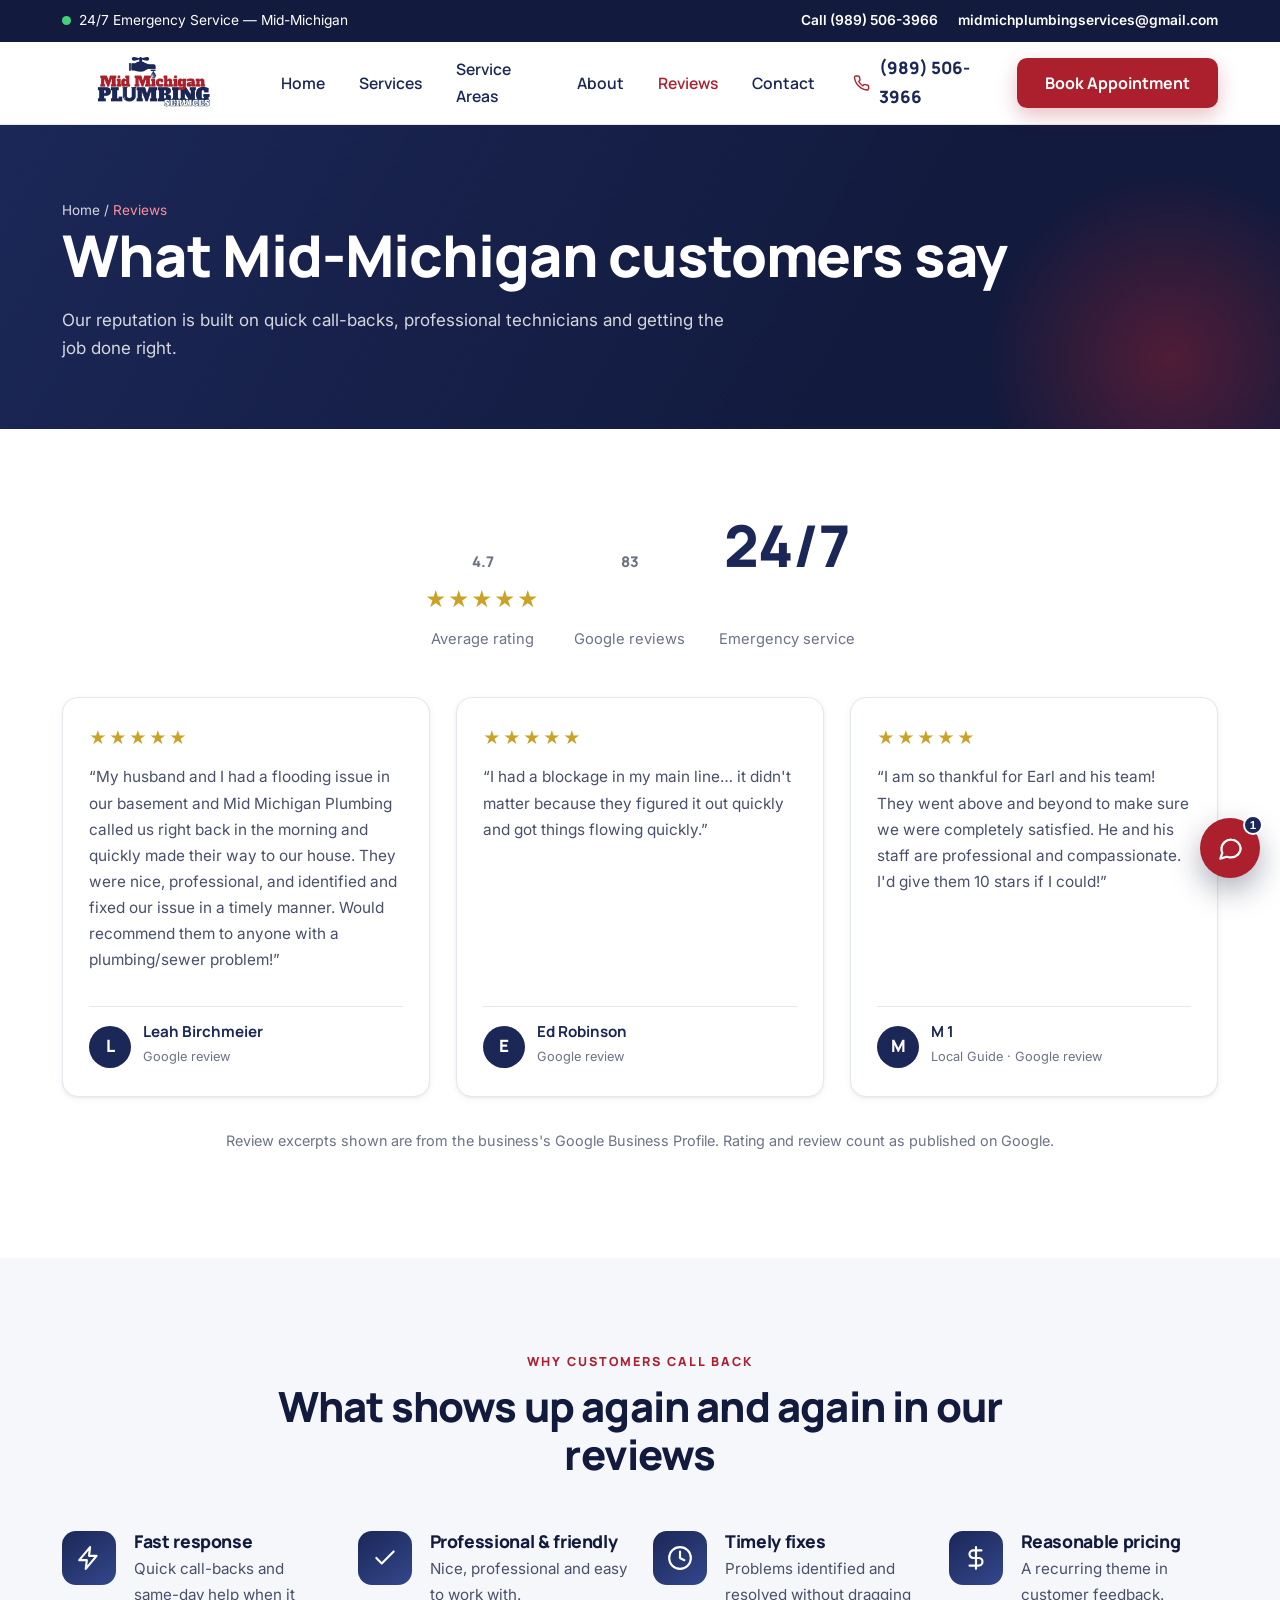
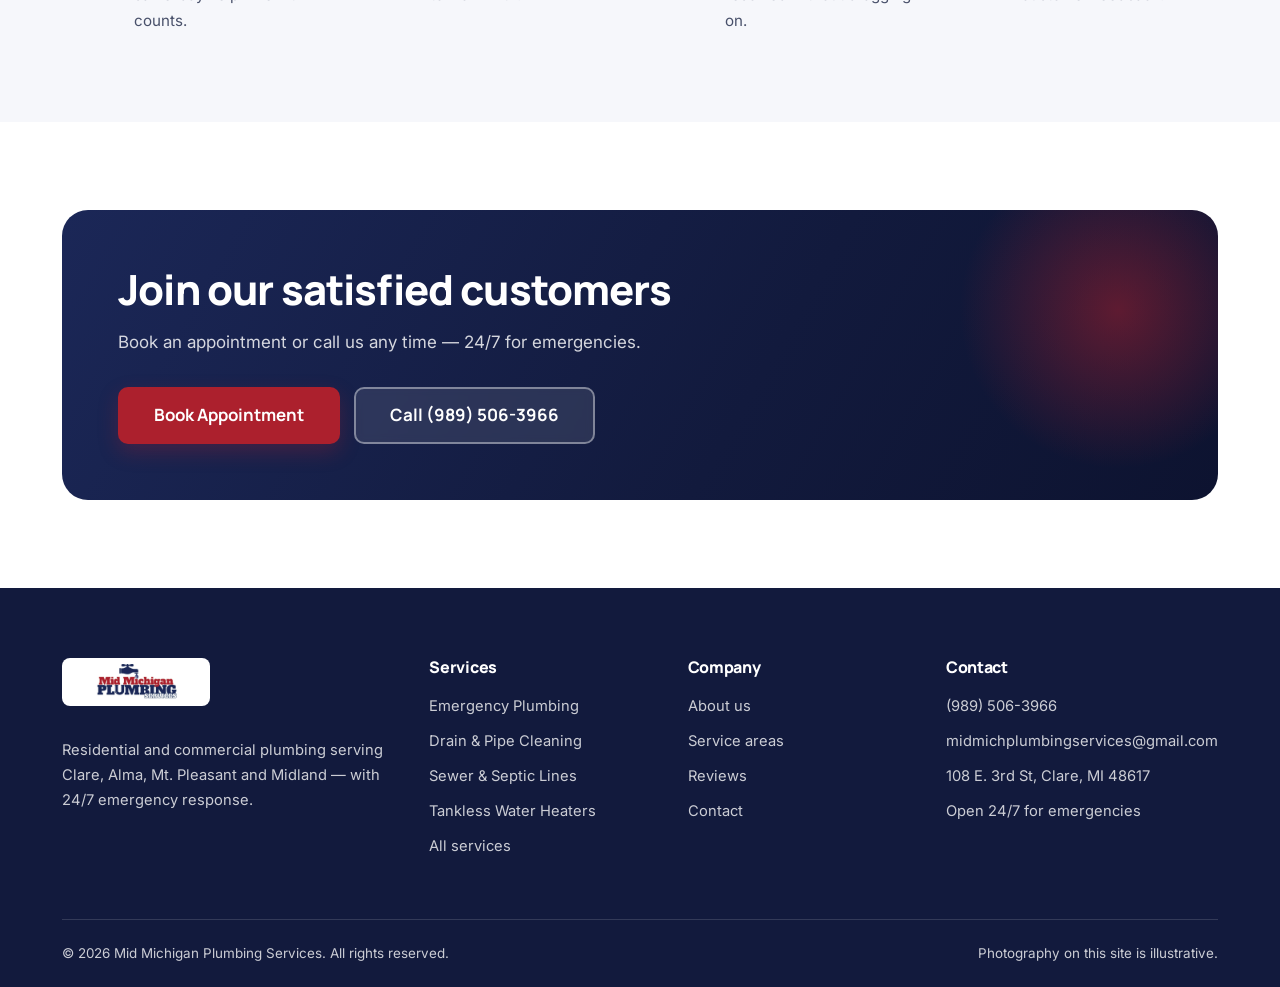
==== reviews.html @ 26642ada "Add files via upload" ====
<!DOCTYPE html><html lang="en"><head><meta charset="utf-8"><meta name="viewport" content="width=device-width, initial-scale=1"><title>Reviews | Mid Michigan Plumbing Services — 4.7★ from 83 Google reviews</title><meta name="description" content="Read what Mid-Michigan customers say about Mid Michigan Plumbing Services — a 4.7-star rating from 83 Google reviews, praised for fast response, professionalism and reasonable pricing."><link rel="canonical" href="https://midmichplumbing.com/reviews"><link rel="icon" href="assets/img/logo.png"><meta property="og:title" content="Reviews | Mid Michigan Plumbing Services"><meta property="og:description" content="4.7 stars from 83 Google reviews."><meta property="og:type" content="website"><link rel="preconnect" href="https://fonts.googleapis.com"><link rel="preconnect" href="https://fonts.gstatic.com" crossorigin><link href="https://fonts.googleapis.com/css2?family=Inter:wght@400;500;600;700&family=Manrope:wght@600;700;800&display=swap" rel="stylesheet"><style>:root{--navy:#1B2757;--navy-dark:#121A3D;--navy-mid:#243469;--navy-light:#33478C;--red:#AC202D;--red-dark:#8C1824;--red-light:#C63A46;--ink:#141A2B;--slate:#48506A;--muted:#6B7385;--line:#E3E7F0;--bg:#F6F7FB;--bg-2:#EEF1F7;--white:#ffffff;--gold:#C9A227;--radius:16px;--radius-sm:10px;--radius-lg:26px;--shadow-sm:0 1px 2px rgba(20,26,43,.06),0 2px 8px rgba(20,26,43,.05);--shadow:0 10px 30px rgba(20,26,43,.09);--shadow-lg:0 26px 60px rgba(18,26,61,.18);--maxw:1200px;--head:"Manrope",system-ui,-apple-system,"Segoe UI",Roboto,sans-serif;--body:"Inter",system-ui,-apple-system,"Segoe UI",Roboto,sans-serif}*,*::before,*::after{box-sizing:border-box}html{scroll-behavior:smooth;-webkit-text-size-adjust:100%}body{margin:0;font-family:var(--body);color:var(--ink);background:var(--white);font-size:17px;line-height:1.7;-webkit-font-smoothing:antialiased}img{max-width:100%;display:block}a{color:inherit;text-decoration:none}h1,h2,h3,h4{font-family:var(--head);line-height:1.15;margin:0 0 .5em;color:var(--navy-dark);font-weight:800;letter-spacing:-.02em}h1{font-size:clamp(2.1rem,5vw,3.6rem)}h2{font-size:clamp(1.7rem,3.6vw,2.6rem)}h3{font-size:1.25rem}p{margin:0 0 1.1em}ul{margin:0;padding:0;list-style:none}.container{width:100%;max-width:var(--maxw);margin:0 auto;padding:0 22px}.center{text-align:center}.lead{font-size:1.12rem;color:var(--slate)}.eyebrow{display:inline-block;font-family:var(--head);font-weight:800;font-size:.78rem;letter-spacing:.16em;text-transform:uppercase;color:var(--red);margin-bottom:.7rem}.section{padding:88px 0}.section--tight{padding:64px 0}.section--bg{background:var(--bg)}.section--navy{background:var(--navy);color:#fff}.section--navy h2,.section--navy h3{color:#fff}.section--navy .lead{color:rgba(255,255,255,.82)}.section-head{max-width:760px;margin:0 auto 52px;text-align:center}.btn{display:inline-flex;align-items:center;justify-content:center;gap:.55em;font-family:var(--head);font-weight:700;font-size:1rem;line-height:1;padding:15px 26px;border-radius:var(--radius-sm);border:2px solid transparent;cursor:pointer;transition:transform .2s ease,box-shadow .25s ease,background .25s ease,color .25s ease,border-color .25s ease;white-space:nowrap}.btn svg{width:18px;height:18px;flex:none}.btn--primary{background:var(--red);color:#fff;box-shadow:0 8px 20px rgba(172,32,45,.28)}.btn--primary:hover{background:var(--red-dark);transform:translateY(-2px);box-shadow:0 14px 30px rgba(172,32,45,.36)}.btn--navy{background:var(--navy);color:#fff}.btn--navy:hover{background:var(--navy-mid);transform:translateY(-2px)}.btn--outline{background:transparent;color:var(--navy);border-color:rgba(27,39,87,.28)}.btn--outline:hover{border-color:var(--navy);background:var(--navy);color:#fff;transform:translateY(-2px)}.btn--ghost-light{background:rgba(255,255,255,.10);color:#fff;border-color:rgba(255,255,255,.4);backdrop-filter:blur(4px)}.btn--ghost-light:hover{background:#fff;color:var(--navy)}.btn--lg{padding:18px 34px;font-size:1.06rem}.btn--block{width:100%}.topbar{background:var(--navy-dark);color:#fff;font-size:.86rem}.topbar .container{display:flex;align-items:center;justify-content:space-between;gap:16px;min-height:42px;flex-wrap:wrap}.topbar a{color:#fff;font-weight:600}.topbar a:hover{color:#ffd9dd}.topbar .pulse{display:inline-flex;align-items:center;gap:8px}.topbar .dot{width:9px;height:9px;border-radius:50%;background:#43d17a;box-shadow:0 0 0 0 rgba(67,209,122,.7);animation:pulse 2.2s infinite}@keyframes pulse{0%{box-shadow:0 0 0 0 rgba(67,209,122,.7)}70%{box-shadow:0 0 0 9px rgba(67,209,122,0)}100%{box-shadow:0 0 0 0 rgba(67,209,122,0)}}.topbar .tb-links{display:flex;gap:20px;align-items:center}.header{position:sticky;top:0;z-index:60;background:rgba(255,255,255,.96);backdrop-filter:blur(10px);border-bottom:1px solid var(--line);transition:box-shadow .3s ease}.header.is-scrolled{box-shadow:0 6px 24px rgba(18,26,61,.09)}.nav{display:flex;align-items:center;justify-content:space-between;gap:24px;min-height:82px}.brand{display:flex;align-items:center;gap:14px}.brand img{height:52px;width:auto}.brand-txt{display:flex;flex-direction:column;line-height:1.15}.brand-txt strong{font-family:var(--head);font-weight:800;color:var(--navy);font-size:1.02rem;letter-spacing:-.01em}.brand-txt span{font-size:.72rem;letter-spacing:.14em;text-transform:uppercase;color:var(--red);font-weight:700}.nav-links{display:flex;align-items:center;gap:6px}.nav-links a{font-family:var(--head);font-weight:600;font-size:.98rem;color:var(--navy);padding:10px 14px;border-radius:8px;transition:background .2s,color .2s}.nav-links a:hover{background:var(--bg-2);color:var(--red)}.nav-links a.active{color:var(--red)}.nav-cta{display:flex;align-items:center;gap:12px}.nav-phone{display:flex;align-items:center;gap:9px;font-family:var(--head);font-weight:800;color:var(--navy)}.nav-phone svg{width:18px;height:18px;color:var(--red)}.hamburger{display:none;background:none;border:0;padding:10px;cursor:pointer}.hamburger span{display:block;width:26px;height:2.5px;background:var(--navy);border-radius:2px;margin:5px 0;transition:.3s}.hamburger.open span:nth-child(1){transform:translateY(7.5px) rotate(45deg)}.hamburger.open span:nth-child(2){opacity:0}.hamburger.open span:nth-child(3){transform:translateY(-7.5px) rotate(-45deg)}.hero{position:relative;min-height:640px;display:flex;align-items:center;overflow:hidden;background:var(--navy-dark)}.hero__bg{position:absolute;inset:0;background-image:url("assets/img/hero.jpg");background-size:cover;background-position:center;will-change:transform}.hero__overlay{position:absolute;inset:0;background:linear-gradient(105deg,rgba(18,26,61,.94) 0%,rgba(18,26,61,.82) 42%,rgba(18,26,61,.5) 100%)}.hero .container{position:relative;z-index:2;padding-top:70px;padding-bottom:70px}.hero__inner{max-width:660px;color:#fff}.hero__badge{display:inline-flex;align-items:center;gap:9px;background:rgba(255,255,255,.12);border:1px solid rgba(255,255,255,.28);padding:8px 15px;border-radius:999px;font-family:var(--head);font-weight:700;font-size:.82rem;letter-spacing:.04em;margin-bottom:22px;backdrop-filter:blur(4px)}.hero__badge .dot{width:9px;height:9px;border-radius:50%;background:#43d17a;animation:pulse 2.2s infinite}.hero h1{color:#fff;margin-bottom:20px}.hero h1 .accent{color:#ff8f9b}.hero__sub{font-size:1.16rem;color:rgba(255,255,255,.9);max-width:560px;margin-bottom:30px}.hero__actions{display:flex;flex-wrap:wrap;gap:14px;margin-bottom:34px}.hero__trust{display:flex;flex-wrap:wrap;gap:14px 30px;border-top:1px solid rgba(255,255,255,.18);padding-top:24px}.trust-item{display:flex;align-items:center;gap:11px;color:#fff}.trust-item svg{width:22px;height:22px;color:#ff8f9b;flex:none}.trust-item b{font-family:var(--head);font-weight:800;display:block;font-size:1rem;line-height:1.2}.trust-item small{color:rgba(255,255,255,.72);font-size:.82rem}.truststrip{background:var(--white);border-bottom:1px solid var(--line)}.truststrip .container{display:grid;grid-template-columns:repeat(4,1fr);gap:0}.truststrip .ts{padding:26px 20px;text-align:center;border-right:1px solid var(--line)}.truststrip .ts:last-child{border-right:0}.truststrip .ts b{font-family:var(--head);font-size:1.7rem;font-weight:800;color:var(--navy);display:block;line-height:1.1}.truststrip .ts span{font-size:.84rem;color:var(--muted)}.grid{display:grid;gap:26px}.grid-2{grid-template-columns:repeat(2,1fr)}.grid-3{grid-template-columns:repeat(3,1fr)}.grid-4{grid-template-columns:repeat(4,1fr)}.card{background:var(--white);border:1px solid var(--line);border-radius:var(--radius);overflow:hidden;box-shadow:var(--shadow-sm);transition:transform .3s ease,box-shadow .3s ease,border-color .3s ease;display:flex;flex-direction:column}.card:hover{transform:translateY(-6px);box-shadow:var(--shadow);border-color:#d5dbe9}.card__img{aspect-ratio:16/10;overflow:hidden;position:relative}.card__img img{width:100%;height:100%;object-fit:cover;transition:transform .6s cubic-bezier(.2,.7,.3,1)}.card:hover .card__img img{transform:scale(1.07)}.card__body{padding:24px 24px 26px;display:flex;flex-direction:column;flex:1}.card__body h3{margin-bottom:.4em;font-size:1.16rem}.card__body p{color:var(--slate);font-size:.95rem;margin-bottom:1em}.card__link{margin-top:auto;font-family:var(--head);font-weight:700;color:var(--red);display:inline-flex;align-items:center;gap:7px;font-size:.94rem}.card__link svg{width:16px;height:16px;transition:transform .25s}.card__link:hover svg{transform:translateX(4px)}.card__icon{width:48px;height:48px;border-radius:12px;background:var(--bg-2);color:var(--red);display:flex;align-items:center;justify-content:center;margin-bottom:16px}.card__icon svg{width:24px;height:24px}.feature{display:flex;gap:18px;align-items:flex-start}.feature__ic{width:54px;height:54px;flex:none;border-radius:14px;background:linear-gradient(145deg,var(--navy),var(--navy-light));color:#fff;display:flex;align-items:center;justify-content:center}.feature__ic svg{width:26px;height:26px}.feature h3{margin-bottom:.3em;font-size:1.1rem}.feature p{color:var(--slate);font-size:.95rem;margin:0}.split{display:grid;grid-template-columns:1.05fr 1fr;gap:60px;align-items:center}.split--reverse .split__media{order:2}.split__media img{border-radius:var(--radius-lg);box-shadow:var(--shadow-lg)}.split__media{position:relative}.split__badge{position:absolute;left:-22px;bottom:26px;background:var(--red);color:#fff;border-radius:var(--radius);padding:18px 24px;box-shadow:var(--shadow-lg);font-family:var(--head)}.split__badge b{display:block;font-size:1.9rem;line-height:1}.split__badge span{font-size:.8rem;opacity:.9}.checklist{margin:22px 0 28px;display:grid;gap:12px}.checklist li{display:flex;gap:12px;align-items:flex-start;color:var(--slate)}.checklist svg{width:22px;height:22px;color:var(--red);flex:none;margin-top:2px}.area-card{background:var(--white);border:1px solid var(--line);border-radius:var(--radius);padding:26px;display:flex;gap:16px;align-items:flex-start;transition:.3s;box-shadow:var(--shadow-sm)}.area-card:hover{border-color:var(--navy-light);transform:translateY(-4px);box-shadow:var(--shadow)}.area-card .pin{width:46px;height:46px;flex:none;border-radius:50%;background:var(--bg-2);color:var(--red);display:flex;align-items:center;justify-content:center}.area-card .pin svg{width:22px;height:22px}.area-card h3{margin-bottom:.2em;font-size:1.08rem}.area-card p{margin:0;font-size:.9rem;color:var(--muted)}.rating-hero{display:flex;flex-wrap:wrap;gap:34px;align-items:center;justify-content:center;margin-bottom:44px}.rating-score{text-align:center}.rating-score b{font-family:var(--head);font-size:3.6rem;font-weight:800;color:var(--navy);line-height:1}.rating-stars{color:var(--gold);font-size:1.3rem;letter-spacing:2px;margin:6px 0}.rating-score span{color:var(--muted);font-size:.92rem}.review{background:var(--white);border:1px solid var(--line);border-radius:var(--radius);padding:26px;box-shadow:var(--shadow-sm);display:flex;flex-direction:column}.review__stars{color:var(--gold);letter-spacing:2px;margin-bottom:12px}.review p{color:var(--slate);font-size:.96rem;flex:1}.review__meta{display:flex;align-items:center;gap:12px;margin-top:16px;padding-top:16px;border-top:1px solid var(--line)}.review__av{width:42px;height:42px;border-radius:50%;background:var(--navy);color:#fff;display:flex;align-items:center;justify-content:center;font-family:var(--head);font-weight:800}.review__meta b{font-family:var(--head);color:var(--navy);font-size:.95rem;display:block;line-height:1.2}.review__meta small{color:var(--muted);font-size:.8rem}.cta-band{background:linear-gradient(120deg,var(--navy) 0%,var(--navy-dark) 60%,#0d1330 100%);color:#fff;border-radius:var(--radius-lg);padding:56px;display:flex;flex-wrap:wrap;align-items:center;justify-content:space-between;gap:30px;position:relative;overflow:hidden}.cta-band::after{content:"";position:absolute;right:-60px;top:-60px;width:320px;height:320px;border-radius:50%;background:radial-gradient(circle,rgba(172,32,45,.5),transparent 70%)}.cta-band h2{color:#fff;margin-bottom:.35em;position:relative}.cta-band p{color:rgba(255,255,255,.82);margin:0;position:relative}.cta-band__actions{display:flex;gap:14px;flex-wrap:wrap;position:relative}.contact-grid{display:grid;grid-template-columns:1fr 1.15fr;gap:48px;align-items:start}.info-card{background:var(--white);border:1px solid var(--line);border-radius:var(--radius);padding:26px;display:flex;gap:16px;align-items:flex-start;box-shadow:var(--shadow-sm);margin-bottom:16px}.info-card .ic{width:46px;height:46px;flex:none;border-radius:12px;background:var(--bg-2);color:var(--red);display:flex;align-items:center;justify-content:center}.info-card .ic svg{width:22px;height:22px}.info-card h3{font-size:1rem;margin-bottom:.2em}.info-card p,.info-card a{margin:0;color:var(--slate);font-size:.95rem}.info-card a:hover{color:var(--red)}.form-card{background:var(--white);border:1px solid var(--line);border-radius:var(--radius-lg);padding:36px;box-shadow:var(--shadow)}.field{margin-bottom:18px}.field label{display:block;font-family:var(--head);font-weight:700;font-size:.88rem;margin-bottom:7px;color:var(--navy)}.field input,.field select,.field textarea{width:100%;font:inherit;font-size:.96rem;padding:13px 15px;border:1.5px solid var(--line);border-radius:var(--radius-sm);background:#fbfcfe;color:var(--ink);transition:border-color .2s,box-shadow .2s}.field input:focus,.field select:focus,.field textarea:focus{outline:none;border-color:var(--navy-light);box-shadow:0 0 0 4px rgba(51,71,140,.13);background:#fff}.field textarea{min-height:130px;resize:vertical}.form-note{font-size:.82rem;color:var(--muted);margin-top:6px}.form-msg{display:none;margin-top:16px;padding:14px 16px;border-radius:var(--radius-sm);background:#e9f7ef;color:#1c7a45;border:1px solid #bde7cd;font-size:.92rem}.form-msg.show{display:block}.map-embed{border:0;width:100%;height:340px;border-radius:var(--radius);filter:grayscale(.15)}.map-wrap{border-radius:var(--radius);overflow:hidden;box-shadow:var(--shadow);border:1px solid var(--line)}.faq-item{border:1px solid var(--line);border-radius:var(--radius-sm);background:#fff;margin-bottom:12px;overflow:hidden}.faq-q{width:100%;text-align:left;background:none;border:0;font:inherit;font-family:var(--head);font-weight:700;color:var(--navy);padding:20px 22px;display:flex;justify-content:space-between;gap:16px;cursor:pointer}.faq-q svg{width:20px;height:20px;flex:none;transition:transform .3s;color:var(--red)}.faq-item.open .faq-q svg{transform:rotate(45deg)}.faq-a{max-height:0;overflow:hidden;transition:max-height .35s ease}.faq-a p{padding:0 22px 20px;margin:0;color:var(--slate);font-size:.95rem}.footer{background:var(--navy-dark);color:rgba(255,255,255,.78);padding:70px 0 0}.footer h4{color:#fff;font-family:var(--head);font-size:1rem;margin-bottom:18px}.footer a{color:rgba(255,255,255,.78)}.footer a:hover{color:#fff}.footer__grid{display:grid;grid-template-columns:1.5fr 1fr 1fr 1.2fr;gap:40px;padding-bottom:50px}.footer .brand img{height:48px;background:#fff;padding:6px 10px;border-radius:8px}.footer p{font-size:.92rem}.footer ul li{margin-bottom:10px;font-size:.92rem}.footer__bottom{border-top:1px solid rgba(255,255,255,.14);padding:22px 0;display:flex;flex-wrap:wrap;justify-content:space-between;gap:12px;font-size:.84rem}.footer__social{display:flex;gap:12px}.footer__social a{width:38px;height:38px;border-radius:50%;background:rgba(255,255,255,.1);display:flex;align-items:center;justify-content:center}.footer__social a:hover{background:var(--red)}.footer__social svg{width:18px;height:18px}.sticky-cta{display:none;position:fixed;left:0;right:0;bottom:0;z-index:70;background:#fff;border-top:1px solid var(--line);padding:10px 14px;gap:10px;box-shadow:0 -8px 24px rgba(18,26,61,.12)}.sticky-cta .btn{flex:1;padding:14px 10px;font-size:.95rem}[data-reveal]{opacity:0;transform:translateY(28px);transition:opacity .7s cubic-bezier(.2,.7,.3,1),transform .7s cubic-bezier(.2,.7,.3,1)}[data-reveal].in{opacity:1;transform:none}[data-reveal][data-delay="1"]{transition-delay:.1s}[data-reveal][data-delay="2"]{transition-delay:.2s}[data-reveal][data-delay="3"]{transition-delay:.3s}[data-reveal][data-delay="4"]{transition-delay:.4s}.page-hero{background:linear-gradient(120deg,var(--navy) 0%,var(--navy-dark) 70%);color:#fff;padding:74px 0 66px;position:relative;overflow:hidden}.page-hero::after{content:"";position:absolute;right:-80px;bottom:-120px;width:380px;height:380px;border-radius:50%;background:radial-gradient(circle,rgba(172,32,45,.4),transparent 70%)}.page-hero .container{position:relative;z-index:2}.page-hero h1{color:#fff;margin-bottom:.3em}.page-hero p{color:rgba(255,255,255,.82);max-width:680px;margin:0}.breadcrumb{font-size:.85rem;color:rgba(255,255,255,.7);margin-bottom:14px}.breadcrumb a:hover{color:#fff}.breadcrumb span{color:#ff8f9b}.mt-0{margin-top:0}.mb-0{margin-bottom:0}.mt-32{margin-top:32px}.mt-48{margin-top:48px}.mb-24{margin-bottom:24px}.mb-40{margin-bottom:40px}.sr-only{position:absolute;width:1px;height:1px;padding:0;margin:-1px;overflow:hidden;clip:rect(0,0,0,0);border:0}.skip-link{position:absolute;left:-999px;top:0;background:var(--red);color:#fff;padding:12px 18px;z-index:200;border-radius:0 0 8px 0}.skip-link:focus{left:0}@media(max-width:1024px){.grid-4{grid-template-columns:repeat(2,1fr)}.grid-3{grid-template-columns:repeat(2,1fr)}.footer__grid{grid-template-columns:1fr 1fr}.split{gap:40px}.split__badge{left:16px}}@media(max-width:860px){.nav-links{position:fixed;top:0;right:-100%;height:100vh;width:min(84vw,360px);background:#fff;flex-direction:column;align-items:stretch;gap:4px;padding:100px 22px 30px;box-shadow:-20px 0 50px rgba(18,26,61,.18);transition:right .35s cubic-bezier(.2,.7,.3,1);z-index:80}.nav-links.open{right:0}.nav-links a{padding:15px 16px;border-radius:10px;font-size:1.05rem;border-bottom:1px solid var(--line)}.hamburger{display:block;z-index:90}.nav-cta .btn{display:none}.split,.contact-grid,.grid-2{grid-template-columns:1fr}.split--reverse .split__media{order:0}.cta-band{padding:40px 30px}.section{padding:64px 0}.sticky-cta{display:flex}body{padding-bottom:74px}}@media(max-width:640px){body{font-size:16px}.grid-3,.grid-4,.truststrip .container{grid-template-columns:1fr}.truststrip .ts{border-right:0;border-bottom:1px solid var(--line)}.footer__grid{grid-template-columns:1fr;gap:32px}.hero{min-height:auto}.hero .container{padding-top:52px;padding-bottom:52px}.form-card{padding:26px 20px}.rating-hero{gap:20px}.brand img{height:44px}.topbar .tb-links{display:none}}@media(prefers-reduced-motion:reduce){*{animation-duration:.001ms !important;animation-iteration-count:1 !important;transition-duration:.001ms !important;scroll-behavior:auto !important}[data-reveal]{opacity:1;transform:none}}

/* ===== Chat widget ===== */
.mmc{position:fixed;right:20px;bottom:22px;z-index:90;font-family:Inter,system-ui,-apple-system,"Segoe UI",Roboto,sans-serif}
.mmc-launch{width:60px;height:60px;border-radius:50%;border:0;background:#AC202D;color:#fff;cursor:pointer;box-shadow:0 12px 30px rgba(18,26,61,.35);display:flex;align-items:center;justify-content:center;position:relative;transition:.25s}
.mmc-launch:hover{transform:translateY(-3px) scale(1.04);background:#8C1824}
.mmc-launch svg{width:27px;height:27px}
.mmc-launch .i-x{display:none}
.mmc-launch.on .i-chat{display:none}
.mmc-launch.on .i-x{display:block}
.mmc-badge{position:absolute;top:-3px;right:-3px;min-width:20px;height:20px;border-radius:999px;background:#1B2757;color:#fff;font-size:.72rem;font-weight:700;display:flex;align-items:center;justify-content:center;border:2px solid #fff}
.mmc-badge.hide{display:none}
.mmc-panel{position:absolute;right:0;bottom:74px;width:min(92vw,378px);height:min(72vh,560px);background:#fff;border:1px solid #E3E7F0;border-radius:20px;box-shadow:0 28px 70px rgba(18,26,61,.3);display:flex;flex-direction:column;overflow:hidden;opacity:0;transform:translateY(14px) scale(.97);pointer-events:none;transition:.28s cubic-bezier(.2,.7,.3,1)}
.mmc-panel.on{opacity:1;transform:none;pointer-events:auto}
.mmc-head{background:linear-gradient(120deg,#1B2757,#121A3D);color:#fff;padding:13px 15px;display:flex;align-items:center;gap:11px;flex:none}
.mmc-head img{height:34px;background:#fff;padding:3px 6px;border-radius:7px}
.mmc-head b{font-family:Manrope,Inter,sans-serif;font-size:.95rem;display:block;line-height:1.15}
.mmc-head small{font-size:.74rem;opacity:.85;display:flex;align-items:center;gap:6px}
.mmc-head small i{width:7px;height:7px;border-radius:50%;background:#43d17a;display:inline-block}
.mmc-x{margin-left:auto;background:rgba(255,255,255,.14);border:0;color:#fff;width:30px;height:30px;border-radius:8px;font-size:1.15rem;line-height:1;cursor:pointer;flex:none}
.mmc-x:hover{background:rgba(255,255,255,.3)}
.mmc-body{flex:1;overflow-y:auto;padding:15px;background:#F6F7FB;display:flex;flex-direction:column;gap:10px}
.mmc-m{max-width:87%;padding:11px 14px;border-radius:14px;font-size:.9rem;line-height:1.5;white-space:pre-line}
.mmc-bot{background:#fff;border:1px solid #E3E7F0;color:#141A2B;border-bottom-left-radius:5px;align-self:flex-start;box-shadow:0 2px 8px rgba(20,26,43,.05)}
.mmc-me{background:#1B2757;color:#fff;border-bottom-right-radius:5px;align-self:flex-end}
.mmc-m a{color:#AC202D;font-weight:600;text-decoration:underline}
.mmc-typing{align-self:flex-start;display:flex;gap:4px;background:#fff;border:1px solid #E3E7F0;padding:13px 14px;border-radius:14px;border-bottom-left-radius:5px}
.mmc-typing i{width:7px;height:7px;border-radius:50%;background:#B9C0D2;animation:mmcb 1.2s infinite}
.mmc-typing i:nth-child(2){animation-delay:.2s}
.mmc-typing i:nth-child(3){animation-delay:.4s}
@keyframes mmcb{0%,60%,100%{transform:translateY(0);opacity:.5}30%{transform:translateY(-5px);opacity:1}}
.mmc-quick{display:flex;flex-wrap:wrap;gap:7px;padding:0 14px 10px;background:#F6F7FB;flex:none}
.mmc-quick button{font:inherit;font-size:.77rem;font-weight:600;font-family:Manrope,Inter,sans-serif;color:#1B2757;background:#fff;border:1.5px solid #D5DBE9;border-radius:999px;padding:7px 13px;cursor:pointer;transition:.2s}
.mmc-quick button:hover{background:#1B2757;color:#fff;border-color:#1B2757}
.mmc-form{display:flex;gap:8px;padding:11px 12px;border-top:1px solid #E3E7F0;background:#fff;flex:none}
.mmc-form input{flex:1;min-width:0;font:inherit;font-size:.9rem;padding:11px 13px;border:1.5px solid #E3E7F0;border-radius:10px;background:#fbfcfe;color:#141A2B}
.mmc-form input:focus{outline:none;border-color:#33478C;box-shadow:0 0 0 3px rgba(51,71,140,.13);background:#fff}
.mmc-form button{width:44px;flex:none;border:0;border-radius:10px;background:#AC202D;color:#fff;cursor:pointer;display:flex;align-items:center;justify-content:center}
.mmc-form button:hover{background:#8C1824}
.mmc-form button svg{width:19px;height:19px}
.mmc-foot{font-size:.69rem;color:#6B7385;padding:0 12px 9px;text-align:center;background:#fff;flex:none;line-height:1.4}
.mmc-foot a{color:#AC202D;font-weight:600}
@media(max-width:860px){.mmc{right:14px;bottom:84px}.mmc-panel{bottom:72px;height:min(68vh,540px)}}
@media(prefers-reduced-motion:reduce){.mmc-panel{transition:none}.mmc-typing i{animation:none}}
</style></head><body><a class="skip-link" href="#main">Skip to content</a><div class="topbar"><div class="container"><span class="pulse"><span class="dot"></span> 24/7 Emergency Service — Mid-Michigan</span><div class="tb-links"><a href="tel:+19895063966">Call (989) 506-3966</a><a href="mailto:midmichplumbingservices@gmail.com">midmichplumbingservices@gmail.com</a></div></div></div><header class="header"><div class="container nav"><a class="brand" href="index.html" aria-label="Mid Michigan Plumbing Services — home"><img src="assets/img/logo.png" alt="Mid Michigan Plumbing Services logo"></a><nav class="nav-links" id="navLinks" aria-label="Primary"><a href="index.html">Home</a><a href="services.html">Services</a><a href="service-areas.html">Service Areas</a><a href="about.html">About</a><a href="reviews.html" class="active">Reviews</a><a href="contact.html">Contact</a></nav><div class="nav-cta"><a class="nav-phone" href="tel:+19895063966" aria-label="Call (989) 506-3966"><svg viewBox="0 0 24 24" fill="none" stroke="currentColor" stroke-width="2" stroke-linecap="round" stroke-linejoin="round"><path d="M22 16.92v3a2 2 0 0 1-2.18 2 19.79 19.79 0 0 1-8.63-3.07 19.5 19.5 0 0 1-6-6 19.79 19.79 0 0 1-3.07-8.67A2 2 0 0 1 4.11 2h3a2 2 0 0 1 2 1.72c.13.96.36 1.9.7 2.81a2 2 0 0 1-.45 2.11L8.09 9.91a16 16 0 0 0 6 6l1.27-1.27a2 2 0 0 1 2.11-.45c.9.34 1.85.57 2.81.7A2 2 0 0 1 22 16.92z"/></svg>
 (989) 506-3966
 </a><a class="btn btn--primary" href="contact.html">Book Appointment</a><button class="hamburger" aria-label="Open menu" aria-expanded="false" aria-controls="navLinks"><span></span><span></span><span></span></button></div></div></header><main id="main"><section class="page-hero"><div class="container"><p class="breadcrumb"><a href="index.html">Home</a> / <span>Reviews</span></p><h1>What Mid-Michigan customers say</h1><p>Our reputation is built on quick call-backs, professional technicians and getting the job done right.</p></div></section><section class="section"><div class="container"><div class="rating-hero" data-reveal><div class="rating-score"><b><span data-count="4.7" data-decimals="1">4.7</span></b><div class="rating-stars" aria-hidden="true">★★★★★</div><span>Average rating</span></div><div class="rating-score"><b><span data-count="83" data-decimals="0">83</span></b><div class="rating-stars" aria-hidden="true">&nbsp;</div><span>Google reviews</span></div><div class="rating-score"><b>24/7</b><div class="rating-stars" aria-hidden="true">&nbsp;</div><span>Emergency service</span></div></div><div class="grid grid-3"><article class="review" data-reveal><div class="review__stars" aria-label="5 out of 5 stars">★★★★★</div><p>“My husband and I had a flooding issue in our basement and Mid Michigan Plumbing called us right back in the morning and quickly made their way to our house. They were nice, professional, and identified and fixed our issue in a timely manner. Would recommend them to anyone with a plumbing/sewer problem!”</p><div class="review__meta"><div class="review__av" aria-hidden="true">L</div><div><b>Leah Birchmeier</b><small>Google review</small></div></div></article><article class="review" data-reveal data-delay="1"><div class="review__stars" aria-label="5 out of 5 stars">★★★★★</div><p>“I had a blockage in my main line… it didn't matter because they figured it out quickly and got things flowing quickly.”</p><div class="review__meta"><div class="review__av" aria-hidden="true">E</div><div><b>Ed Robinson</b><small>Google review</small></div></div></article><article class="review" data-reveal data-delay="2"><div class="review__stars" aria-label="5 out of 5 stars">★★★★★</div><p>“I am so thankful for Earl and his team! They went above and beyond to make sure we were completely satisfied. He and his staff are professional and compassionate. I'd give them 10 stars if I could!”</p><div class="review__meta"><div class="review__av" aria-hidden="true">M</div><div><b>M 1</b><small>Local Guide · Google review</small></div></div></article></div><p class="center mt-32" style="color:var(--muted);font-size:.9rem">Review excerpts shown are from the business's Google Business Profile. Rating and review count as published on Google.</p></div></section><section class="section section--bg"><div class="container"><div class="section-head" data-reveal><span class="eyebrow">Why customers call back</span><h2>What shows up again and again in our reviews</h2></div><div class="grid grid-4"><div class="feature" data-reveal><div class="feature__ic"><svg viewBox="0 0 24 24" fill="none" stroke="currentColor" stroke-width="2" stroke-linecap="round" stroke-linejoin="round"><path d="M13 2 3 14h7l-1 8 10-12h-7l1-8z"/></svg></div><div><h3>Fast response</h3><p>Quick call-backs and same-day help when it counts.</p></div></div><div class="feature" data-reveal data-delay="1"><div class="feature__ic"><svg viewBox="0 0 24 24" fill="none" stroke="currentColor" stroke-width="2" stroke-linecap="round" stroke-linejoin="round"><path d="M20 6 9 17l-5-5"/></svg></div><div><h3>Professional &amp; friendly</h3><p>Nice, professional and easy to work with.</p></div></div><div class="feature" data-reveal data-delay="2"><div class="feature__ic"><svg viewBox="0 0 24 24" fill="none" stroke="currentColor" stroke-width="2" stroke-linecap="round" stroke-linejoin="round"><circle cx="12" cy="12" r="10"/><path d="M12 6v6l4 2"/></svg></div><div><h3>Timely fixes</h3><p>Problems identified and resolved without dragging on.</p></div></div><div class="feature" data-reveal data-delay="3"><div class="feature__ic"><svg viewBox="0 0 24 24" fill="none" stroke="currentColor" stroke-width="2" stroke-linecap="round" stroke-linejoin="round"><path d="M12 2v20M17 5H9.5a3.5 3.5 0 0 0 0 7h5a3.5 3.5 0 0 1 0 7H6"/></svg></div><div><h3>Reasonable pricing</h3><p>A recurring theme in customer feedback.</p></div></div></div></div></section><section class="section"><div class="container"><div class="cta-band" data-reveal><div><h2>Join our satisfied customers</h2><p>Book an appointment or call us any time — 24/7 for emergencies.</p></div><div class="cta-band__actions"><a class="btn btn--primary btn--lg" href="contact.html">Book Appointment</a><a class="btn btn--ghost-light btn--lg" href="tel:+19895063966">Call (989) 506-3966</a></div></div></div></section></main><footer class="footer"><div class="container"><div class="footer__grid"><div><a class="brand" href="index.html" aria-label="Mid Michigan Plumbing Services — home"><img src="assets/img/logo.png" alt="Mid Michigan Plumbing Services logo"></a><p class="mt-32">Residential and commercial plumbing serving Clare, Alma, Mt. Pleasant and Midland — with 24/7 emergency response.</p></div><div><h4>Services</h4><ul><li><a href="services.html#emergency">Emergency Plumbing</a></li><li><a href="services.html#drain">Drain &amp; Pipe Cleaning</a></li><li><a href="services.html#sewer">Sewer &amp; Septic Lines</a></li><li><a href="services.html#heaters">Tankless Water Heaters</a></li><li><a href="services.html">All services</a></li></ul></div><div><h4>Company</h4><ul><li><a href="about.html">About us</a></li><li><a href="service-areas.html">Service areas</a></li><li><a href="reviews.html">Reviews</a></li><li><a href="contact.html">Contact</a></li></ul></div><div><h4>Contact</h4><ul><li><a href="tel:+19895063966">(989) 506-3966</a></li><li><a href="mailto:midmichplumbingservices@gmail.com">midmichplumbingservices@gmail.com</a></li><li>108 E. 3rd St, Clare, MI 48617</li><li>Open 24/7 for emergencies</li></ul></div></div><div class="footer__bottom"><span>© <span data-year></span> Mid Michigan Plumbing Services. All rights reserved.</span><span>Photography on this site is illustrative.</span></div></div></footer><div class="sticky-cta"><a class="btn btn--navy" href="tel:+19895063966">Call now</a><a class="btn btn--primary" href="contact.html">Book Appointment</a></div><script>/* ==========================================================================
 Mid Michigan Plumbing Services — Site Interactions
 Vanilla JS. Progressive enhancement: content works without it.
 ========================================================================== */
(function () {
 'use strict';

 var reduceMotion = window.matchMedia('(prefers-reduced-motion: reduce)').matches;

 /* ---------- Mobile navigation ---------- */
 var hamburger = document.querySelector('.hamburger');
 var navLinks = document.querySelector('.nav-links');
 if (hamburger && navLinks) {
 hamburger.addEventListener('click', function () {
 var open = navLinks.classList.toggle('open');
 hamburger.classList.toggle('open', open);
 hamburger.setAttribute('aria-expanded', String(open));
 document.body.style.overflow = open ? 'hidden' : '';
 });
 navLinks.querySelectorAll('a').forEach(function (a) {
 a.addEventListener('click', function () {
 navLinks.classList.remove('open');
 hamburger.classList.remove('open');
 hamburger.setAttribute('aria-expanded', 'false');
 document.body.style.overflow = '';
 });
 });
 document.addEventListener('keydown', function (e) {
 if (e.key === 'Escape' && navLinks.classList.contains('open')) {
 navLinks.classList.remove('open');
 hamburger.classList.remove('open');
 document.body.style.overflow = '';
 }
 });
 }

 /* ---------- Header shadow on scroll ---------- */
 var header = document.querySelector('.header');
 function onScroll() {
 if (header) header.classList.toggle('is-scrolled', window.scrollY > 12);
 parallax();
 }

 /* ---------- Hero parallax ---------- */
 var heroBg = document.querySelector('.hero__bg');
 function parallax() {
 if (!heroBg || reduceMotion) return;
 var y = Math.min(window.scrollY, 700);
 heroBg.style.transform = 'translate3d(0,' + (y * 0.22) + 'px,0) scale(1.08)';
 }

 window.addEventListener('scroll', onScroll, { passive: true });

 /* ---------- Scroll reveal ---------- */
 var revealEls = document.querySelectorAll('[data-reveal]');
 if ('IntersectionObserver' in window && !reduceMotion) {
 var io = new IntersectionObserver(function (entries) {
 entries.forEach(function (entry) {
 if (entry.isIntersecting) {
 entry.target.classList.add('in');
 io.unobserve(entry.target);
 }
 });
 }, { threshold: 0.12, rootMargin: '0px 0px -40px 0px' });
 revealEls.forEach(function (el) { io.observe(el); });
 } else {
 revealEls.forEach(function (el) { el.classList.add('in'); });
 }

 /* ---------- Animated counters ---------- */
 var counters = document.querySelectorAll('[data-count]');
 function animateCounter(el) {
 var target = parseFloat(el.getAttribute('data-count'));
 var decimals = (el.getAttribute('data-decimals') | 0);
 var suffix = el.getAttribute('data-suffix') || '';
 var duration = 1500, start = null;
 function step(ts) {
 if (!start) start = ts;
 var p = Math.min((ts - start) / duration, 1);
 var eased = 1 - Math.pow(1 - p, 3);
 var val = (target * eased).toFixed(decimals);
 el.textContent = val + suffix;
 if (p < 1) requestAnimationFrame(step);
 else el.textContent = target.toFixed(decimals) + suffix;
 }
 requestAnimationFrame(step);
 }
 if (counters.length && 'IntersectionObserver' in window && !reduceMotion) {
 var co = new IntersectionObserver(function (entries) {
 entries.forEach(function (entry) {
 if (entry.isIntersecting) { animateCounter(entry.target); co.unobserve(entry.target); }
 });
 }, { threshold: 0.5 });
 counters.forEach(function (el) { co.observe(el); });
 } else {
 counters.forEach(function (el) {
 var s = el.getAttribute('data-suffix') || '';
 el.textContent = parseFloat(el.getAttribute('data-count')).toFixed(el.getAttribute('data-decimals') | 0) + s;
 });
 }

 /* ---------- FAQ accordion ---------- */
 document.querySelectorAll('.faq-item').forEach(function (item) {
 var q = item.querySelector('.faq-q');
 var a = item.querySelector('.faq-a');
 if (!q || !a) return;
 q.addEventListener('click', function () {
 var isOpen = item.classList.contains('open');
 document.querySelectorAll('.faq-item.open').forEach(function (o) {
 o.classList.remove('open');
 o.querySelector('.faq-a').style.maxHeight = null;
 o.querySelector('.faq-q').setAttribute('aria-expanded', 'false');
 });
 if (!isOpen) {
 item.classList.add('open');
 a.style.maxHeight = a.scrollHeight + 'px';
 q.setAttribute('aria-expanded', 'true');
 }
 });
 });

 /* ---------- Contact / booking form ---------- */
 var form = document.querySelector('form[data-lead-form]');
 if (form) {
 form.addEventListener('submit', function (e) {
 e.preventDefault();
 var msg = form.querySelector('.form-msg');
 var name = (form.querySelector('#name') || {}).value || '';
 var phone = (form.querySelector('#phone') || {}).value || '';
 var email = (form.querySelector('#email') || {}).value || '';
 var service = (form.querySelector('#service') || {}).value || '';
 var message = (form.querySelector('#message') || {}).value || '';

 // Build a mailto fallback so the enquiry actually reaches the business inbox.
 var body = 'Name: ' + name + '\nPhone: ' + phone + '\nEmail: ' + email +
 '\nService: ' + service + '\n\n' + message;
 var mailto = 'mailto:midmichplumbingservices@gmail.com' +
 '?subject=' + encodeURIComponent('Website service request — ' + name) +
 '&body=' + encodeURIComponent(body);

 if (msg) {
 msg.classList.add('show');
 msg.innerHTML = '<strong>Thank you, ' + (name || 'there') + '.</strong> Your request has been prepared. ' +
 'If your email app does not open automatically, please call us at <a href="tel:+19895063966">(989) 506-3966</a>. ' +
 '<a href="' + mailto + '">Send the email now</a>.';
 }
 window.location.href = mailto;
 form.reset();
 });
 }

 /* ---------- Footer year ---------- */
 document.querySelectorAll('[data-year]').forEach(function (el) {
 el.textContent = new Date().getFullYear();
 });

 onScroll();
})();</script>

<div class="mmc" id="mmchat">
<button class="mmc-launch" id="mmc-launch" aria-label="Open chat assistant" aria-expanded="false" aria-controls="mmc-panel">
<svg class="i-chat" viewBox="0 0 24 24" fill="none" stroke="currentColor" stroke-width="2" stroke-linecap="round" stroke-linejoin="round"><path d="M21 11.5a8.4 8.4 0 0 1-9 8.4 9.6 9.6 0 0 1-3.3-.6L3 21l1.7-5.1a8.3 8.3 0 0 1-.7-3.4 8.4 8.4 0 0 1 9-8.4 8.4 8.4 0 0 1 8 8.4z"/></svg>
<svg class="i-x" viewBox="0 0 24 24" fill="none" stroke="currentColor" stroke-width="2.4" stroke-linecap="round"><path d="M6 6l12 12M18 6L6 18"/></svg>
<span class="mmc-badge" id="mmc-badge">1</span>
</button>
<section class="mmc-panel" id="mmc-panel" role="dialog" aria-label="Chat with Mid Michigan Plumbing Services">
<header class="mmc-head">
<img src="assets/img/logo.png" alt="Mid Michigan Plumbing Services logo">
<div><b>Mid Michigan Plumbing</b><small><i></i>Automated assistant</small></div>
<button class="mmc-x" id="mmc-x" aria-label="Close chat">&times;</button>
</header>
<div class="mmc-body" id="mmc-body" aria-live="polite" aria-atomic="false"></div>
<div class="mmc-quick" id="mmc-quick"></div>
<form class="mmc-form" id="mmc-form">
<input id="mmc-input" type="text" placeholder="Ask a question&hellip;" autocomplete="off" aria-label="Type your message">
<button type="submit" aria-label="Send message"><svg viewBox="0 0 24 24" fill="none" stroke="currentColor" stroke-width="2" stroke-linecap="round" stroke-linejoin="round"><path d="M22 2 11 13"/><path d="M22 2 15 22l-4-9-9-4 20-7z"/></svg></button>
</form>
<div class="mmc-foot">Automated assistant &mdash; general info only. Emergencies: call <a href="tel:+19895063966">(989) 506-3966</a>.</div>
</section>
</div>
<script>
(function(){
var PHONE='<a href="tel:+19895063966">(989) 506-3966</a>';
var KB=[
{k:['emergency','urgent','flood','water everywhere','gushing','no water','overflow','sewage backup','sewage in','backed up','backup','burst pipe','burst','smell gas','emergency service','right now','asap'],
 a:"If this is an emergency, please call us right now at "+PHONE+" \u2014 we answer 24/7 and will get a technician moving.\n\nIf water is actively running, shut off your main supply valve first if you can reach it safely."},
{k:['what services','your services','services do you','do you offer','what do you do','list of services','all services'],
 a:"We handle residential and commercial plumbing across Mid-Michigan, including:\n\u2022 24/7 emergency plumbing\n\u2022 Drain &amp; pipe cleaning\n\u2022 Leak &amp; broken pipe repair\n\u2022 Pipe bursting &amp; pipe relining\n\u2022 Tankless water heaters\n\u2022 Fixture upgrades\n\u2022 Sump pump &amp; sewage\n\u2022 Sewer &amp; septic lines\n\u2022 Water conditioning\n\nAsk about any one of them, or see the Services page."},
{k:['clog','clogged','slow drain','drain clean','drain clear','stoppage','blockage','snake','rooter'],
 a:"Yes \u2014 drain and pipe cleaning is one of our core services. We use modern equipment to clear the line and can video-inspect it so we fix the actual cause, not just the symptom.\n\nTo get on the schedule, call "+PHONE+" or use the Contact page."},
{k:['sewer','septic','main line','sewer line'],
 a:"We work on sewer and septic lines \u2014 from clearing and repairing to replacement. Depending on the situation we may be able to use trenchless methods that limit digging and disruption.\n\nCall "+PHONE+" and we'll talk through your situation."},
{k:['water heater','hot water','tankless','no hot water'],
 a:"We install and service tankless water heaters \u2014 endless hot water on demand, and they free up floor space. If your current heater has stopped producing hot water, call "+PHONE+" so we can take a look."},
{k:['sump','sump pump','basement water','basement flood'],
 a:"Yes \u2014 we handle sump pump and sewage work. If your basement is taking on water, treat it as urgent and call "+PHONE+"."},
{k:['pipe burst','bursting','relining','relined','trenchless','no dig','lining'],
 a:"We offer pipe bursting and pipe relining \u2014 trenchless ways to replace or repair underground pipe with far less digging than a traditional excavation.\n\nCall "+PHONE+" to find out whether your line is a good candidate."},
{k:['leak','broken pipe','pipe repair','dripping','pinhole'],
 a:"We repair leaks and broken pipes. If water is actively escaping, shut off the main valve if you can reach it safely and call "+PHONE+" \u2014 we answer 24/7."},
{k:['faucet','toilet','garbage disposal','disposal','fixture','shower','sink','install a'],
 a:"Yes \u2014 fixture upgrades and installations are part of what we do, including faucets, toilets and garbage disposals.\n\nCall "+PHONE+" or send the details through the Contact page."},
{k:['water softener','conditioning','hard water','soft water','water quality','filter'],
 a:"We offer water conditioning to remove impurities and help your plumbing run more efficiently. Call "+PHONE+" and we can talk about what fits your home."},
{k:['service area','areas','where do you','what cities','do you serve','near me','cover','location served','town'],
 a:"We're based in Clare and serve the surrounding Mid-Michigan area \u2014 Clare, Alma, Mt. Pleasant and Midland, plus nearby communities in Clare, Gratiot, Isabella and Midland counties.\n\nNot sure if we reach your street? Call "+PHONE+"."},
{k:['hours','open','what time','closing','close','24','weekend','holiday','sunday','saturday'],
 a:"We provide 24/7 emergency service \u2014 if you have a plumbing emergency, call "+PHONE+" any time, day or night."},
{k:['phone','number','call you','telephone','contact number'],
 a:"You can reach us at "+PHONE+" \u2014 we answer around the clock for emergencies."},
{k:['email','e-mail','mail'],
 a:"You can email us at <a href=\"mailto:midmichplumbingservices@gmail.com\">midmichplumbingservices@gmail.com</a>."},
{k:['address','where are you','located','directions','map','office','come to'],
 a:"We're at 108 E. 3rd St, Clare, MI 48617. You can also reach us at "+PHONE+"."},
{k:['book','appointment','schedule','estimate','quote','consultation','come out','visit'],
 a:"Happy to help you get scheduled. The fastest route is to call "+PHONE+". You can also send your details through the Contact page and we'll follow up.\n\nWe provide a consultation and an estimate so you know the scope before work begins."},
{k:['price','cost','how much','pricing','rates','fee','charge','expensive','cheap'],
 a:"We don't publish prices here \u2014 every job is different. What we do offer is a consultation and an estimate so you can choose the right scope of work before anything begins.\n\nCall "+PHONE+" for specifics on your situation."},
{k:['payment','pay','credit card','financing','cash','check'],
 a:"I can't confirm payment options here \u2014 I don't want to give you information I can't verify. Please call "+PHONE+" and the team will help you directly."},
{k:['warranty','guarantee','licensed','license','insured','insurance','certified','bonded'],
 a:"I'm not able to confirm licensing, insurance or warranty details from here, and I won't guess. Please call "+PHONE+" and they'll answer that directly."},
{k:['review','rating','google','stars','trustworthy','reputation'],
 a:"We're rated 4.7 out of 5 from 83 Google reviews. You can read them on the Reviews page."},
{k:['commercial','business','restaurant','apartment','rental','property management'],
 a:"Yes \u2014 we handle both residential and commercial plumbing. Call "+PHONE+" to discuss your property."},
{k:['residential','home','house','my house'],
 a:"We handle residential plumbing \u2014 from a single clogged drain to a full sewer line replacement. Call "+PHONE+"."},
{k:['job','career','hiring','work for you','employment'],
 a:"I don't have hiring information here. Please call "+PHONE+" and ask for the office."},
{k:['thank','thanks','great','awesome','perfect'],
 a:"You're welcome! If anything else comes up, we're at "+PHONE+" 24/7."},
{k:['human','real person','agent','representative','talk to someone','speak to someone'],
 a:"This assistant is automated. For a person, call "+PHONE+" \u2014 someone answers 24/7 for emergencies."},
{k:['hi','hello','hey','good morning','good afternoon','good evening'],
 a:"Hi! I'm the Mid Michigan Plumbing assistant. I can help with services, service areas, hours and booking. What can I help you with?"}
];
var FALLBACK="I'm not sure about that one \u2014 I only answer from our verified business information, so I'd rather not guess.\n\nFor anything specific, call "+PHONE+" (24/7) or send a request on the Contact page.";
var QUICK=['Emergency','Our services','Service areas','Book an appointment','Hours'];
var body=document.getElementById('mmc-body'),panel=document.getElementById('mmc-panel'),
launch=document.getElementById('mmc-launch'),badge=document.getElementById('mmc-badge'),
quick=document.getElementById('mmc-quick'),form=document.getElementById('mmc-form'),
input=document.getElementById('mmc-input');
function el(t,c,h){var d=document.createElement('div');d.className=c;if(h!==undefined)d.innerHTML=h;else d.textContent=t;return d;}
function scroll(){body.scrollTop=body.scrollHeight;}
function bot(html){
  var t=el('','mmc-typing','<i></i><i></i><i></i>');
  body.appendChild(t);scroll();
  setTimeout(function(){body.removeChild(t);var m=el('','mmc-m mmc-bot',html);body.appendChild(m);scroll();renderQuick();},430);
}
function me(text){body.appendChild(el('','mmc-m mmc-me',text));scroll();}
function renderQuick(){
  quick.innerHTML='';
  QUICK.forEach(function(q){
    var b=document.createElement('button');b.type='button';b.textContent=q;
    b.addEventListener('click',function(){ask(q);});
    quick.appendChild(b);
  });
}
function answer(t){
  var s=t.toLowerCase(),best=null,score=0;
  KB.forEach(function(item){
    var sc=0;
    item.k.forEach(function(kw){
      var i=s.indexOf(kw);
      if(i>-1){ sc += (kw.indexOf(' ')>-1?3:1) + Math.min(kw.length/12,1); }
    });
    if(sc>score){score=sc;best=item;}
  });
  return (best&&score>0)?best.a:FALLBACK;
}
function ask(text){
  if(!text)return;
  me(text.replace(/</g,'&lt;').replace(/>/g,'&gt;'));
  bot(answer(text));
}
form.addEventListener('submit',function(e){e.preventDefault();var v=input.value.trim();if(!v)return;input.value='';ask(v);});
function open(){
  panel.classList.add('on');launch.classList.add('on');
  launch.setAttribute('aria-expanded','true');
  badge.classList.add('hide');
  if(!body.dataset.init){
    body.dataset.init='1';
    bot("Hi! I'm the Mid Michigan Plumbing assistant. I can help with services, service areas, hours and booking \u2014 what can I help you with?");
  }
  setTimeout(function(){input.focus();},260);
}
function close(){
  panel.classList.remove('on');launch.classList.remove('on');
  launch.setAttribute('aria-expanded','false');
}
launch.addEventListener('click',function(){panel.classList.contains('on')?close():open();});
document.getElementById('mmc-x').addEventListener('click',close);
document.addEventListener('keydown',function(e){if(e.key==='Escape'&&panel.classList.contains('on'))close();});
renderQuick();
})();
</script>
</body></html>
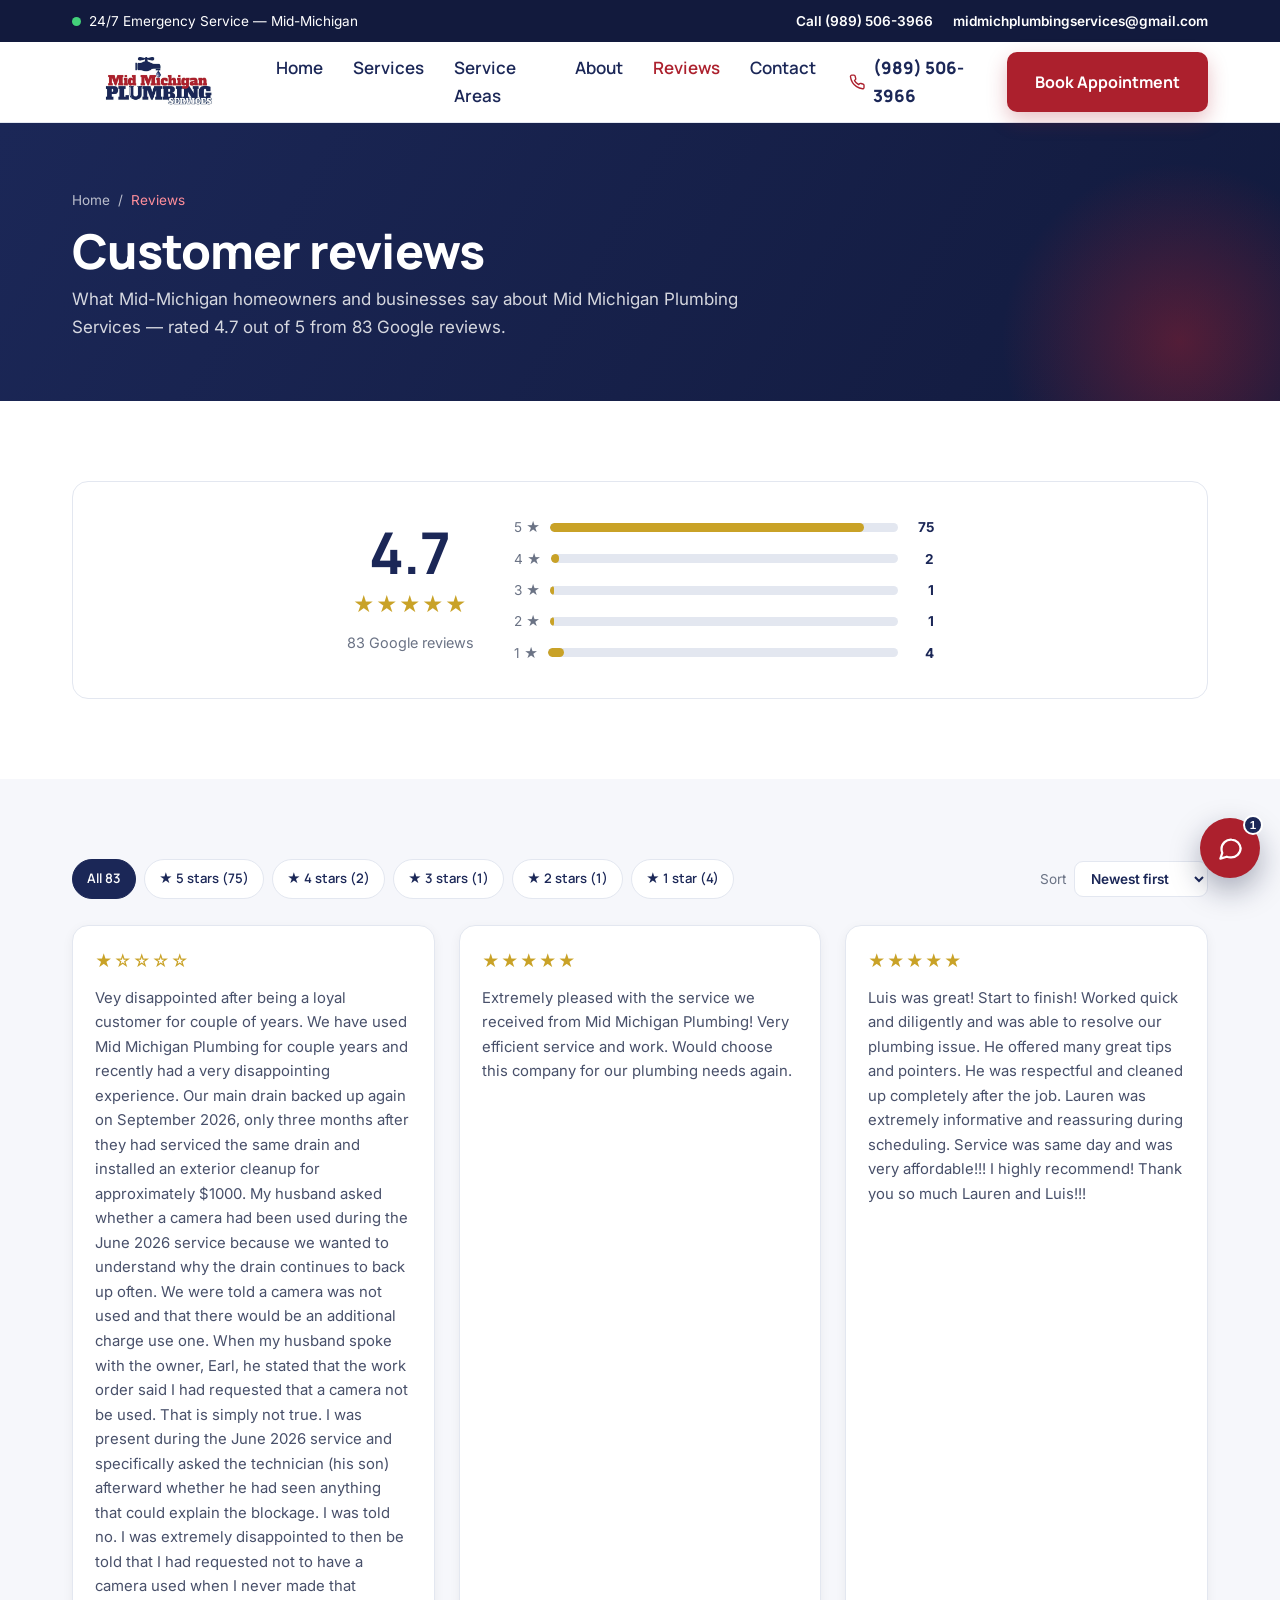
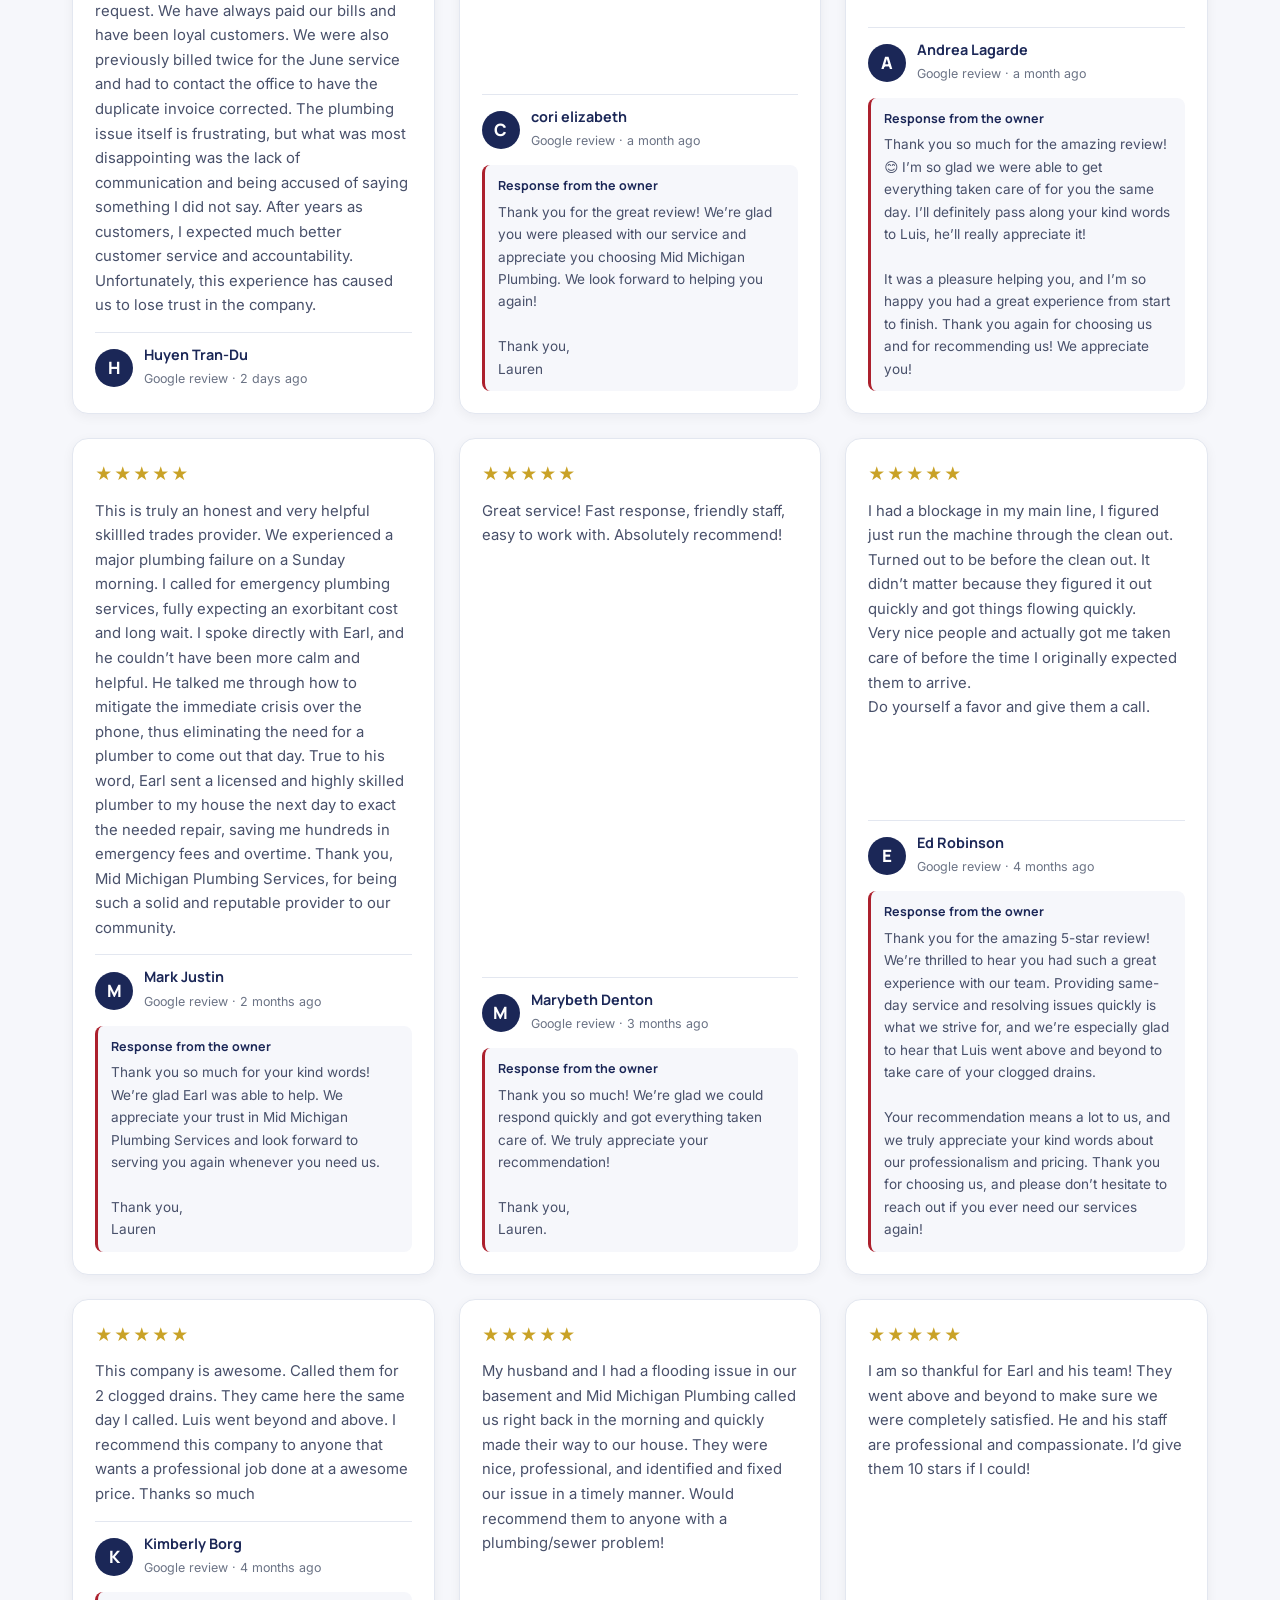
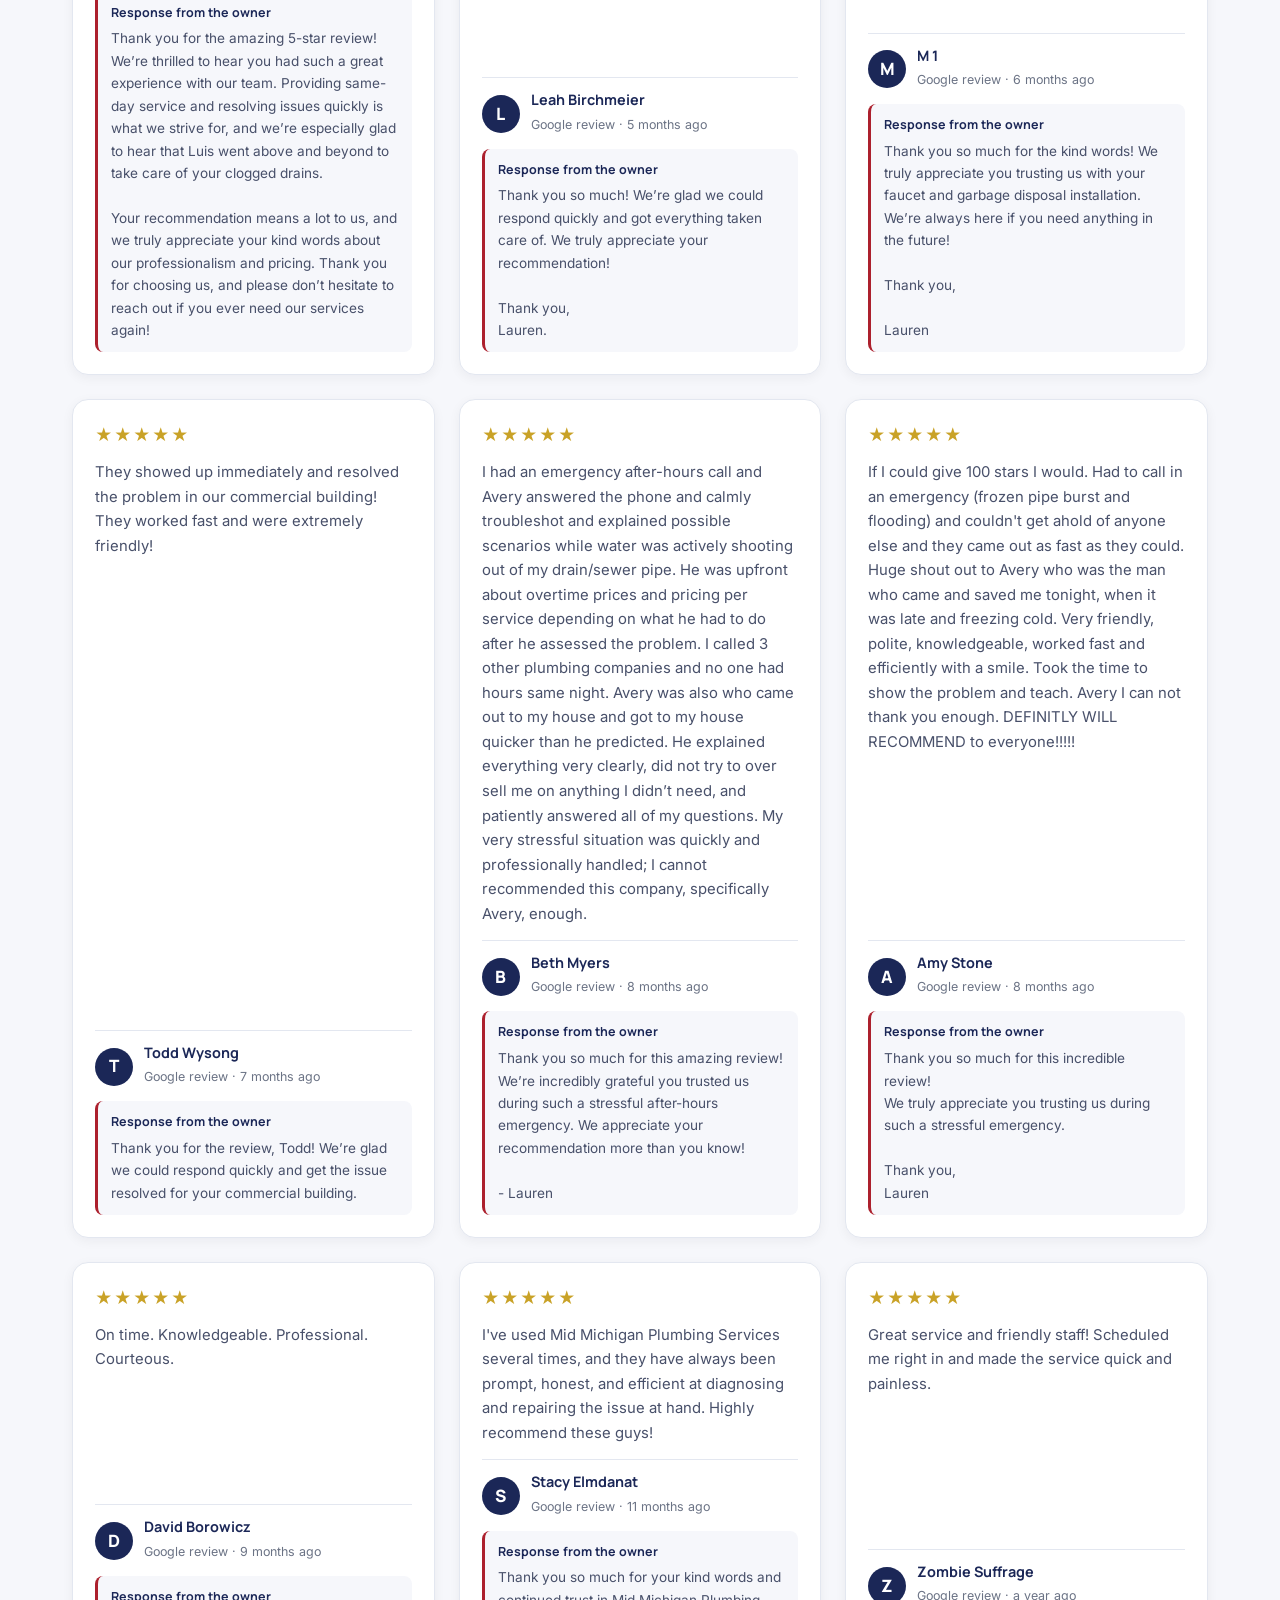
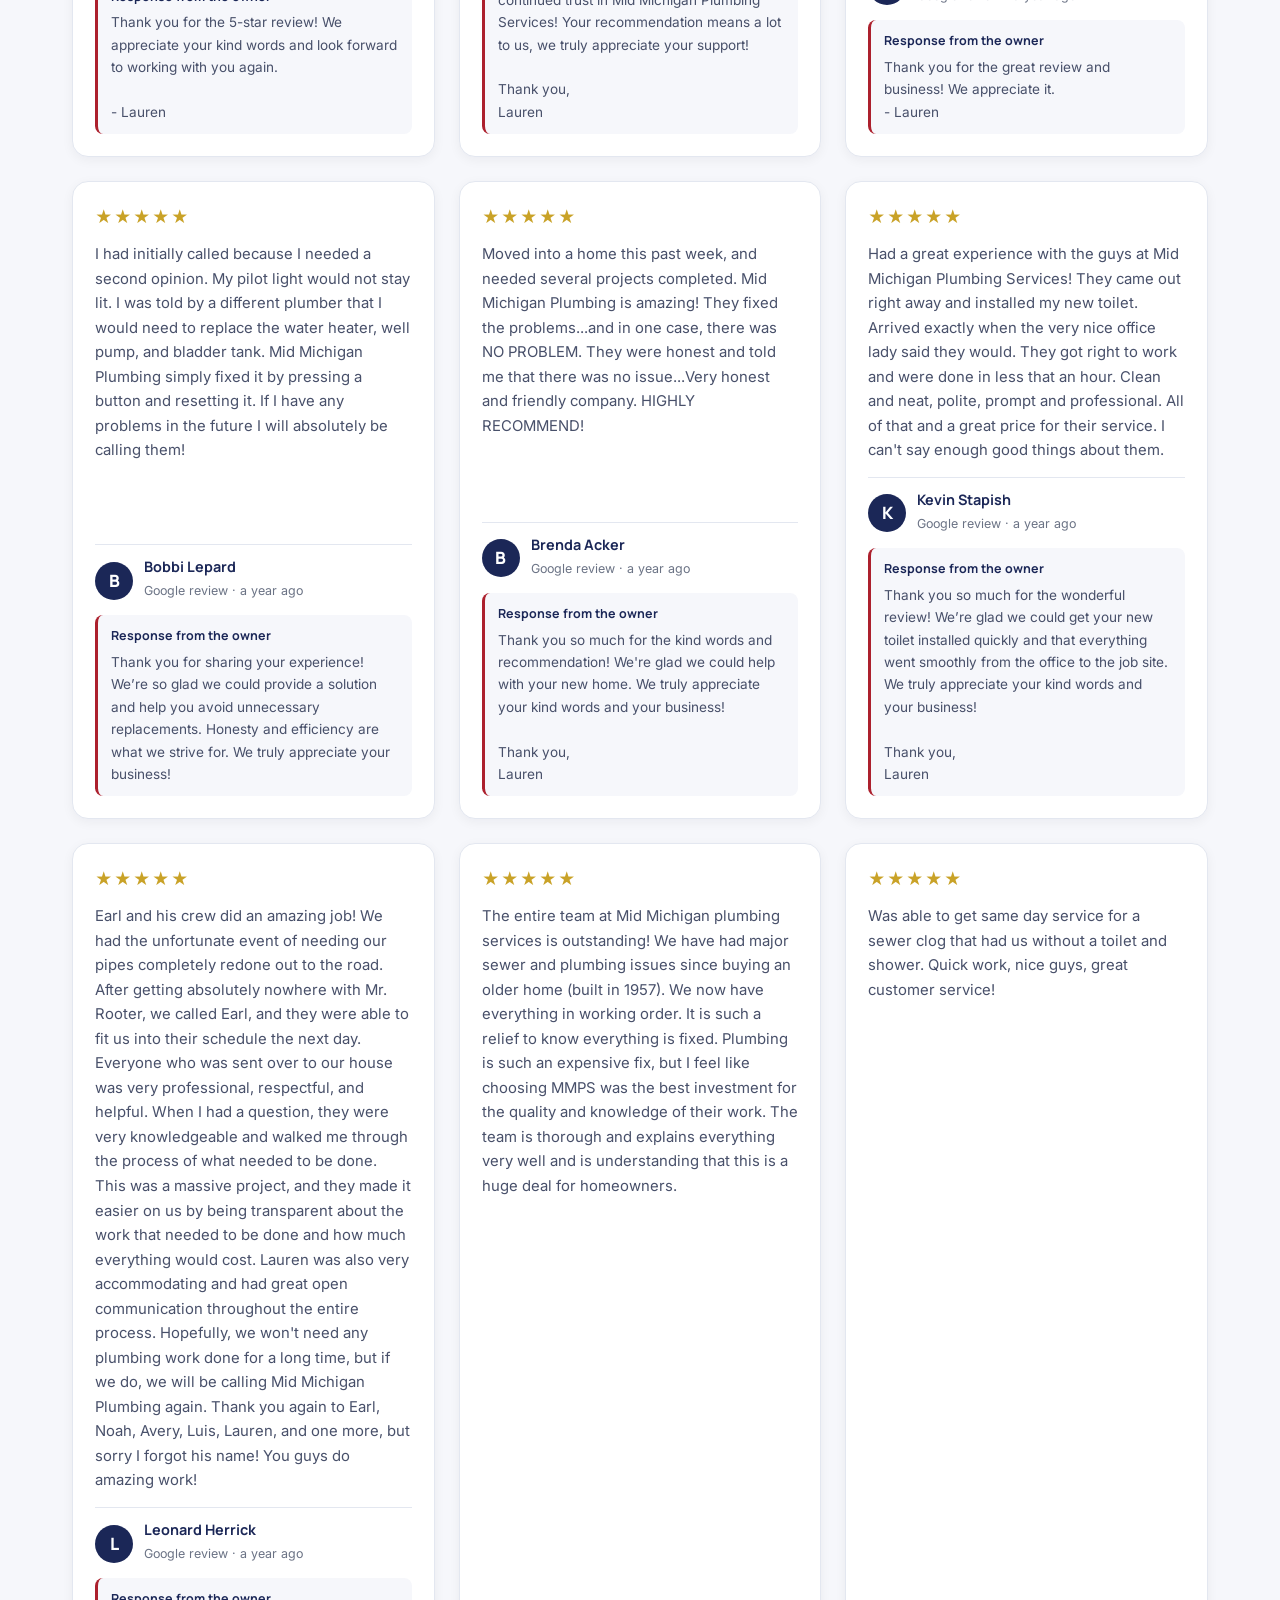
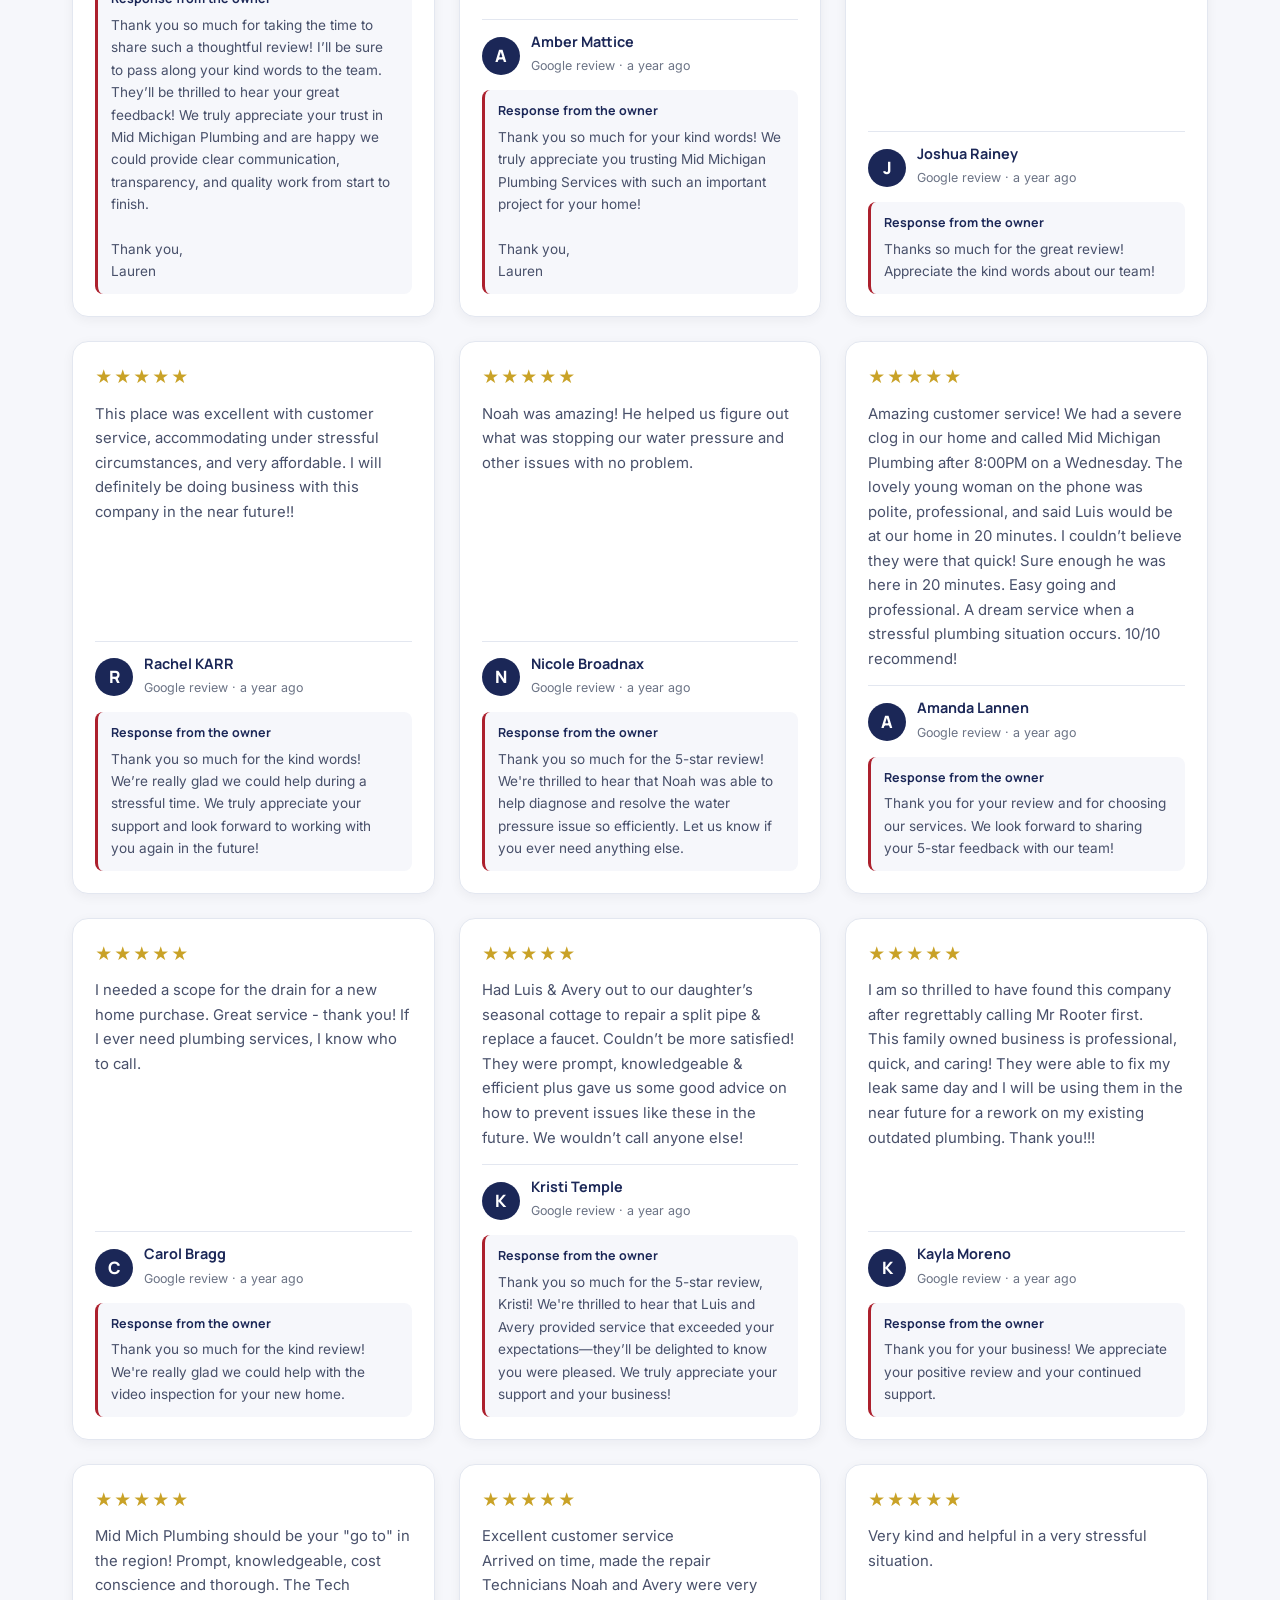
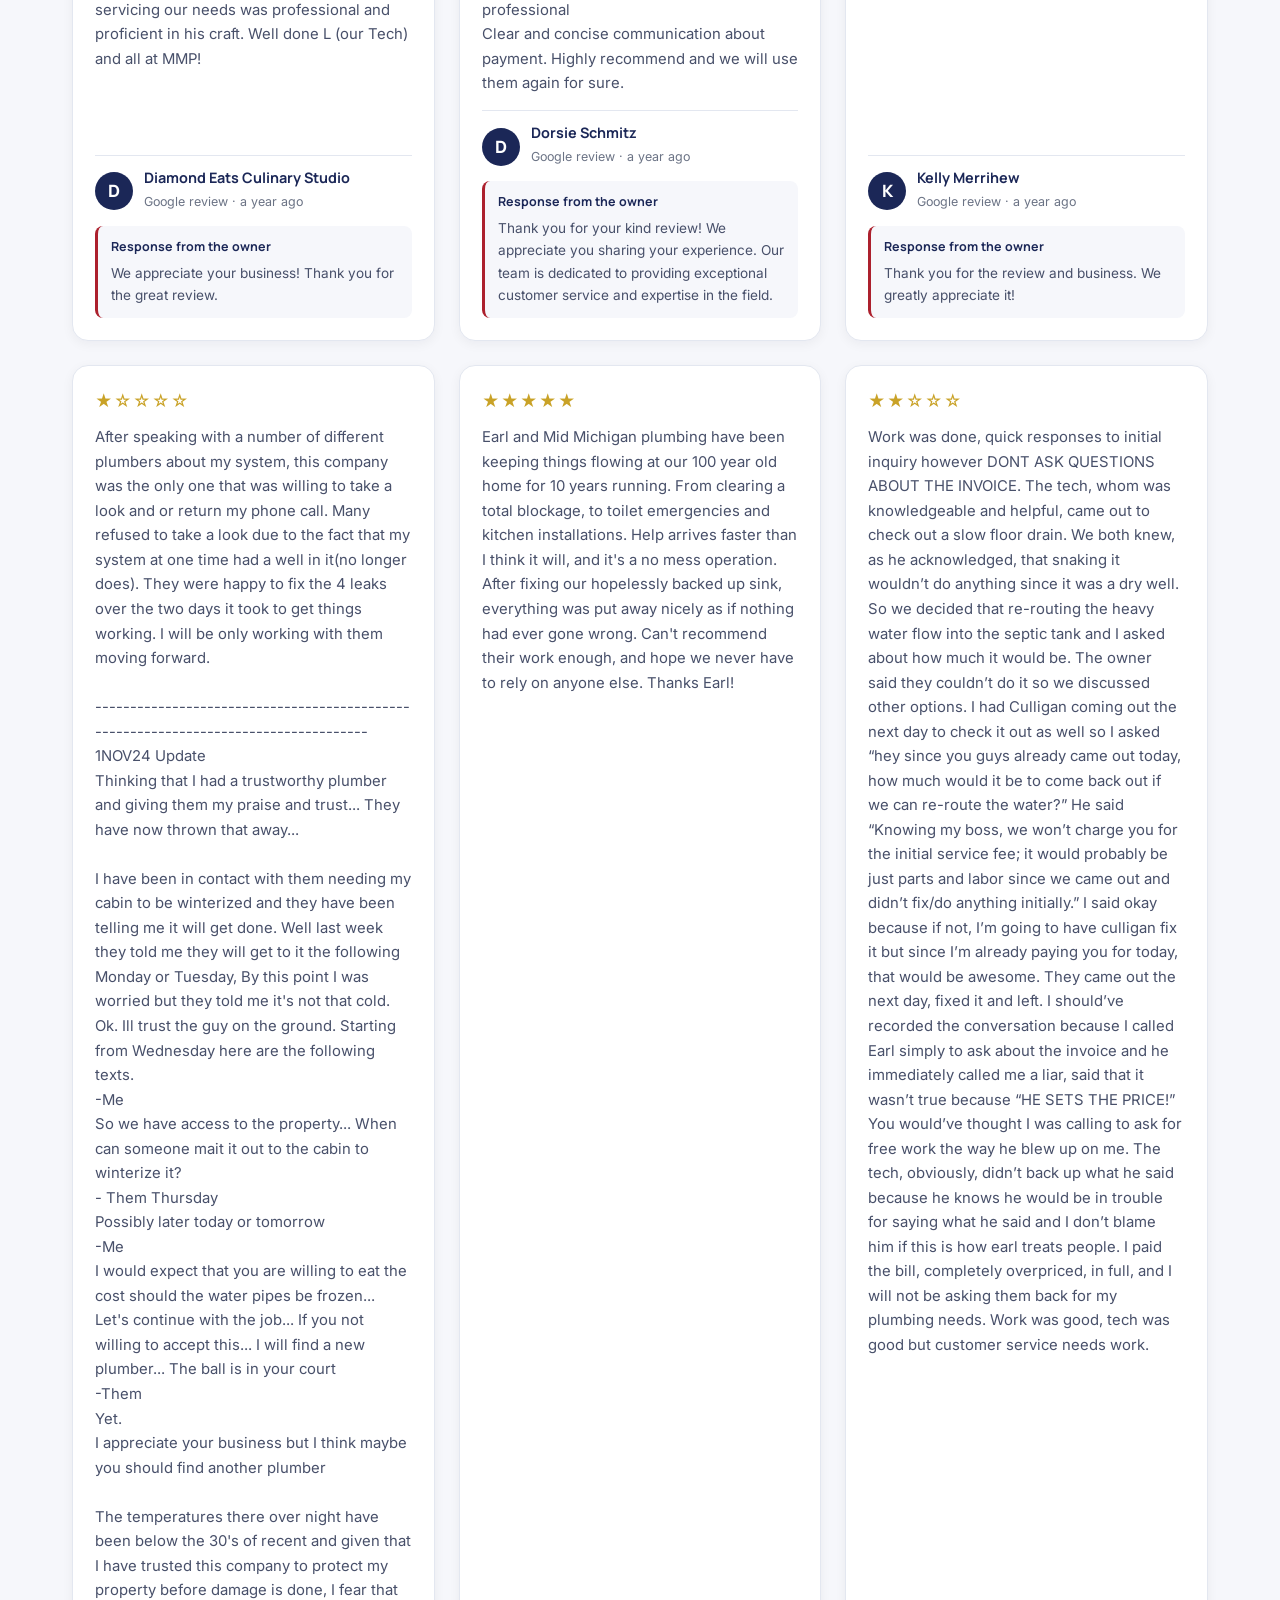
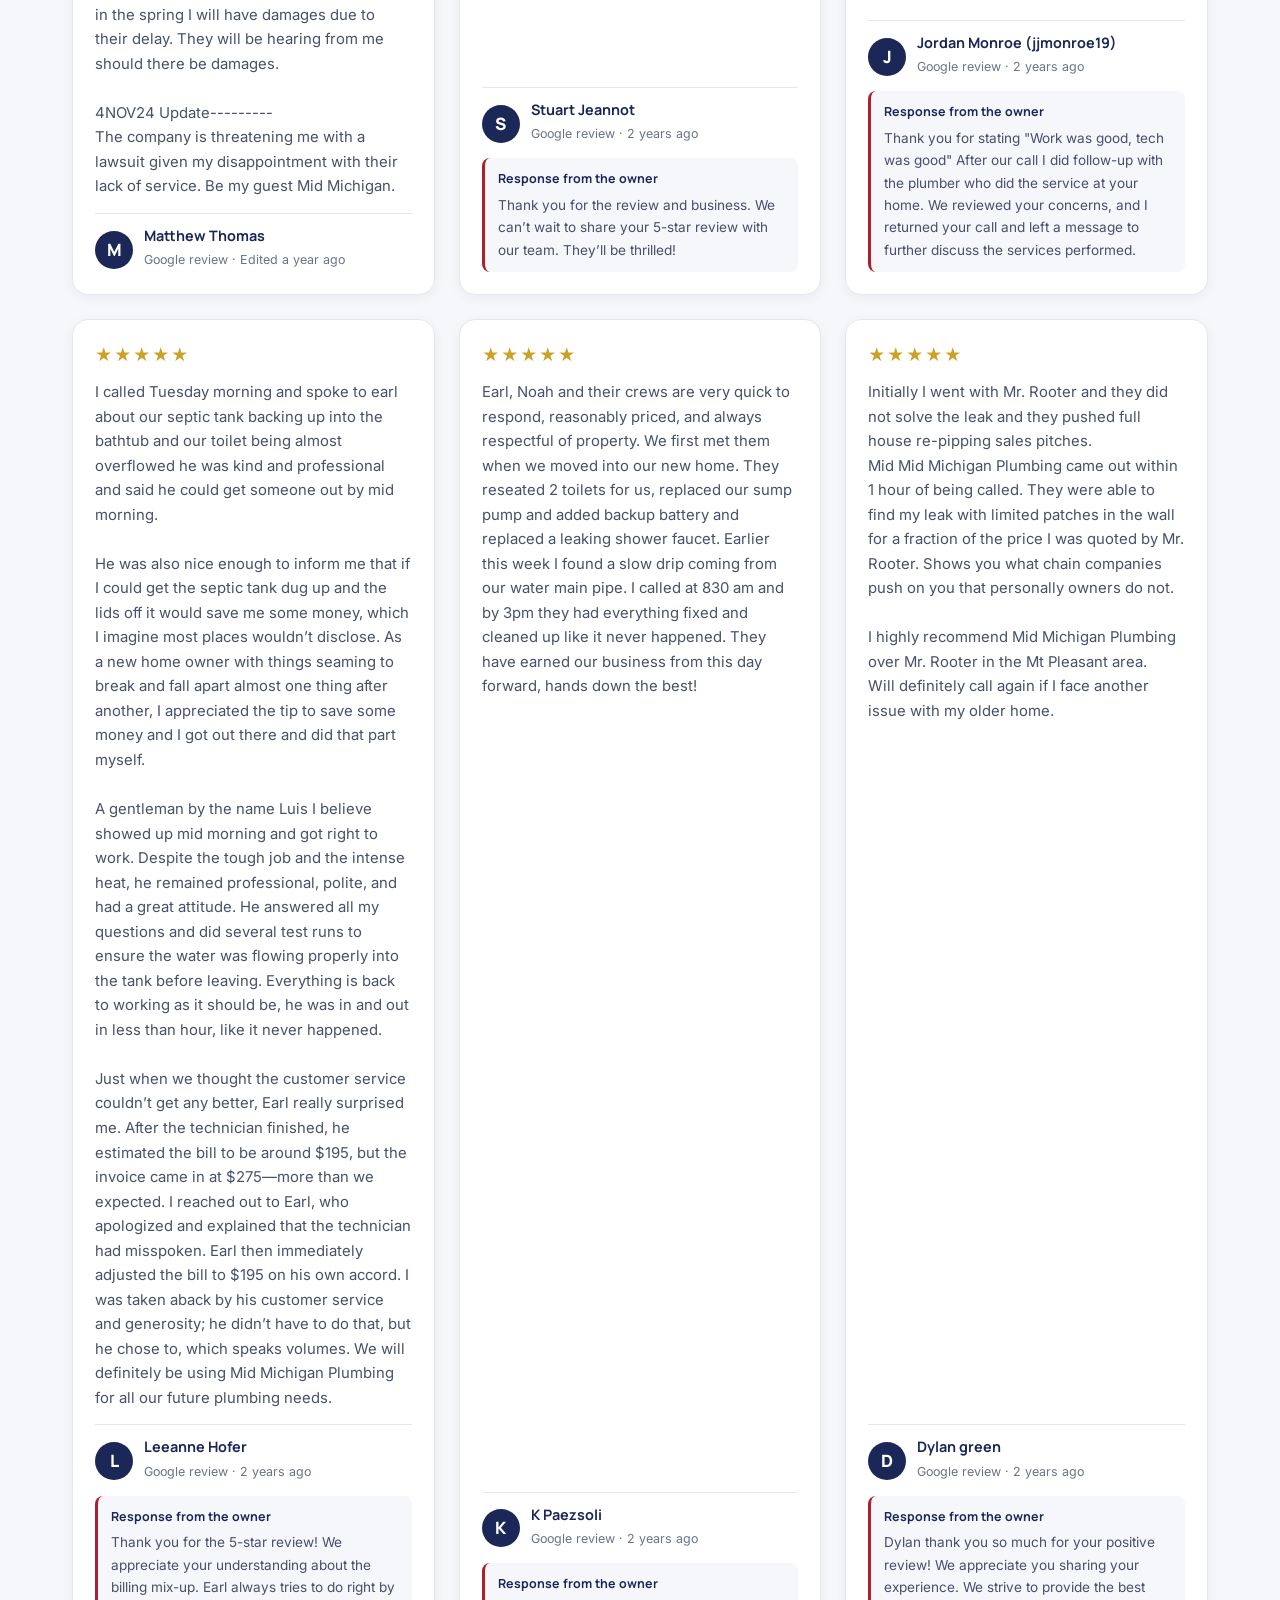
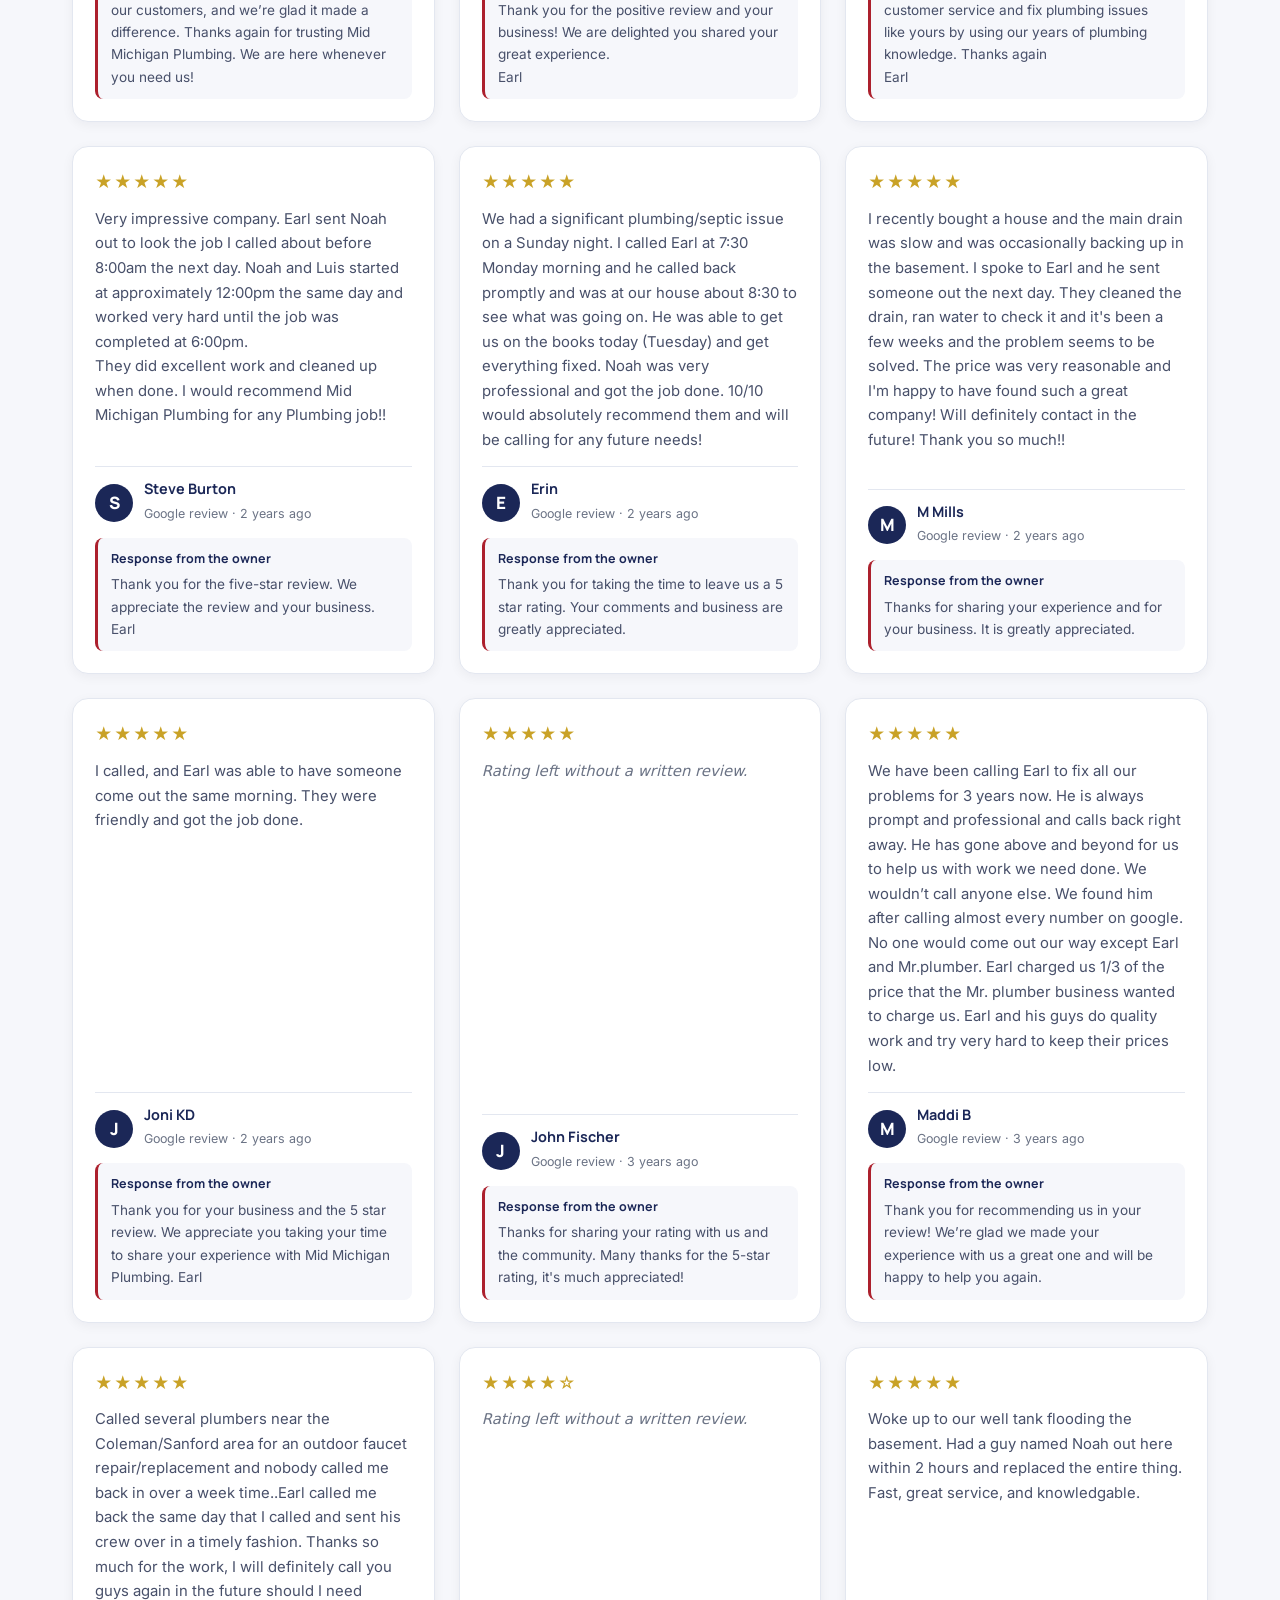
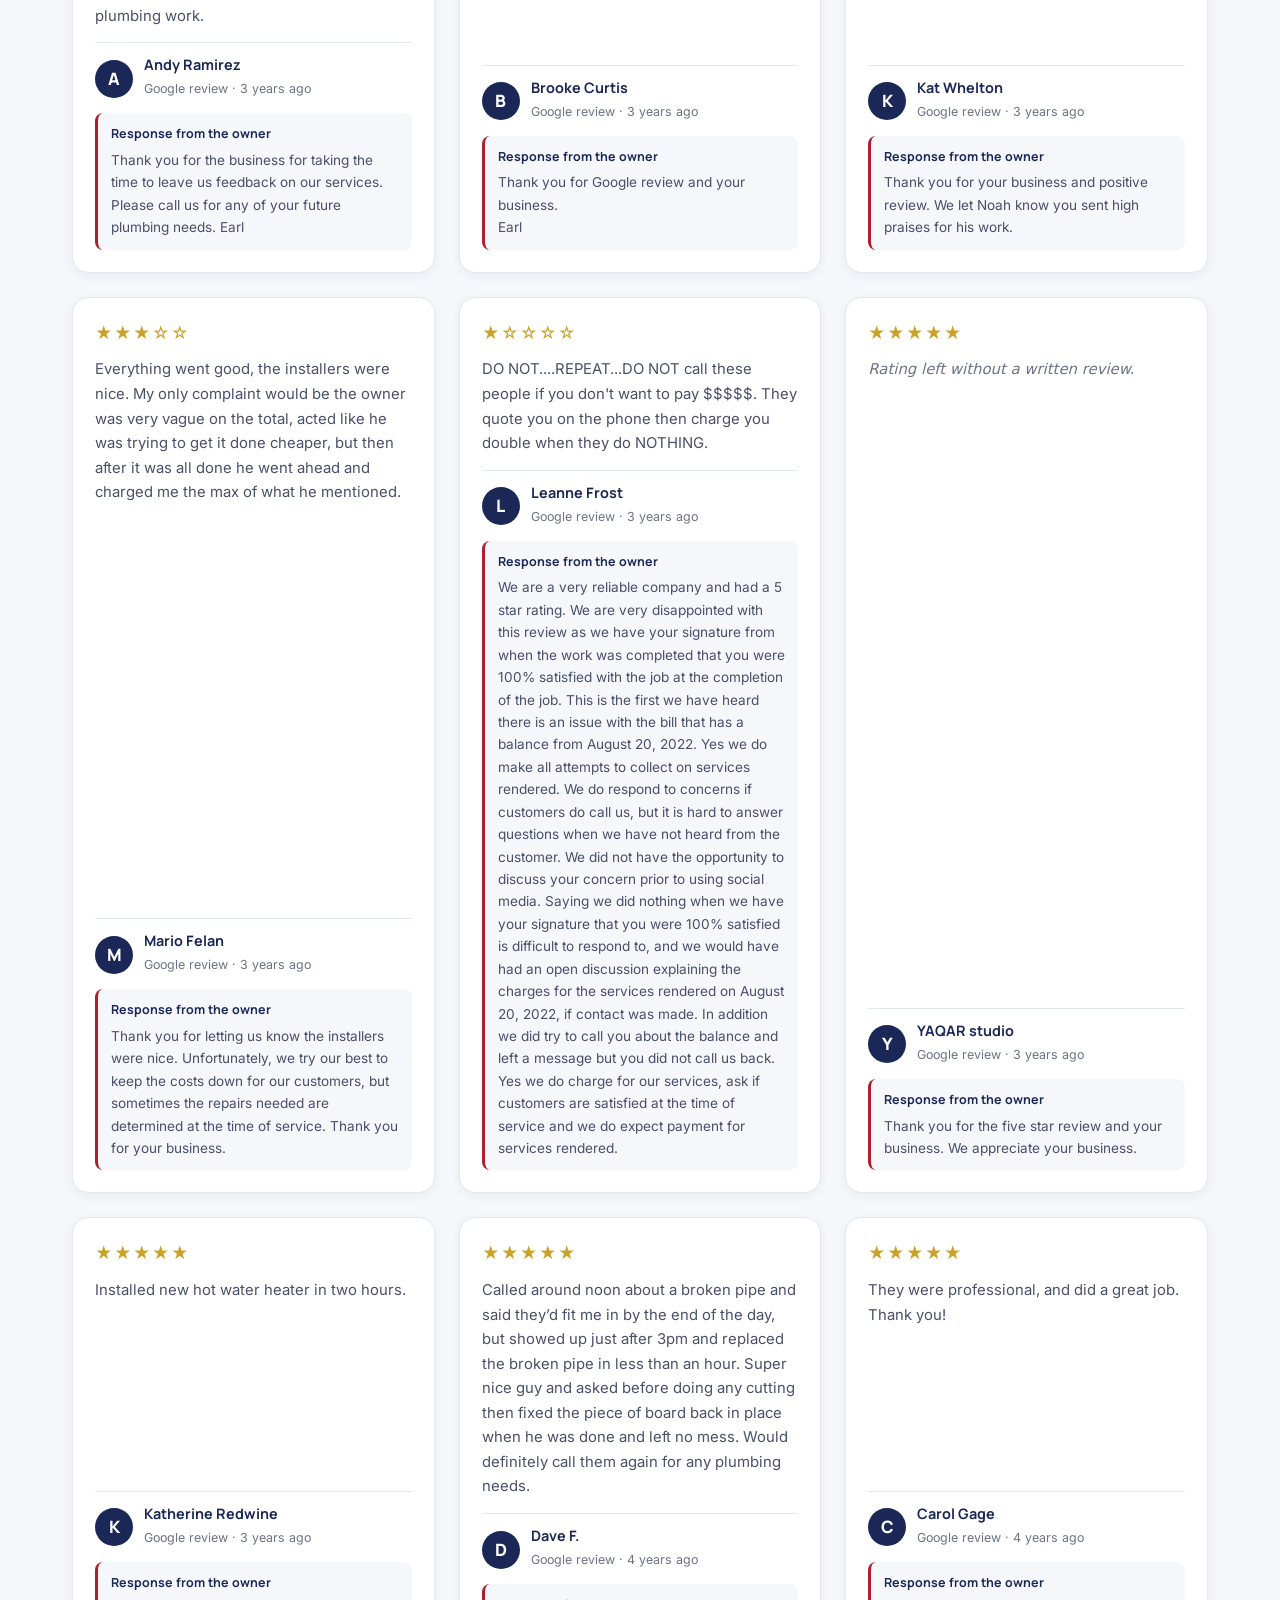
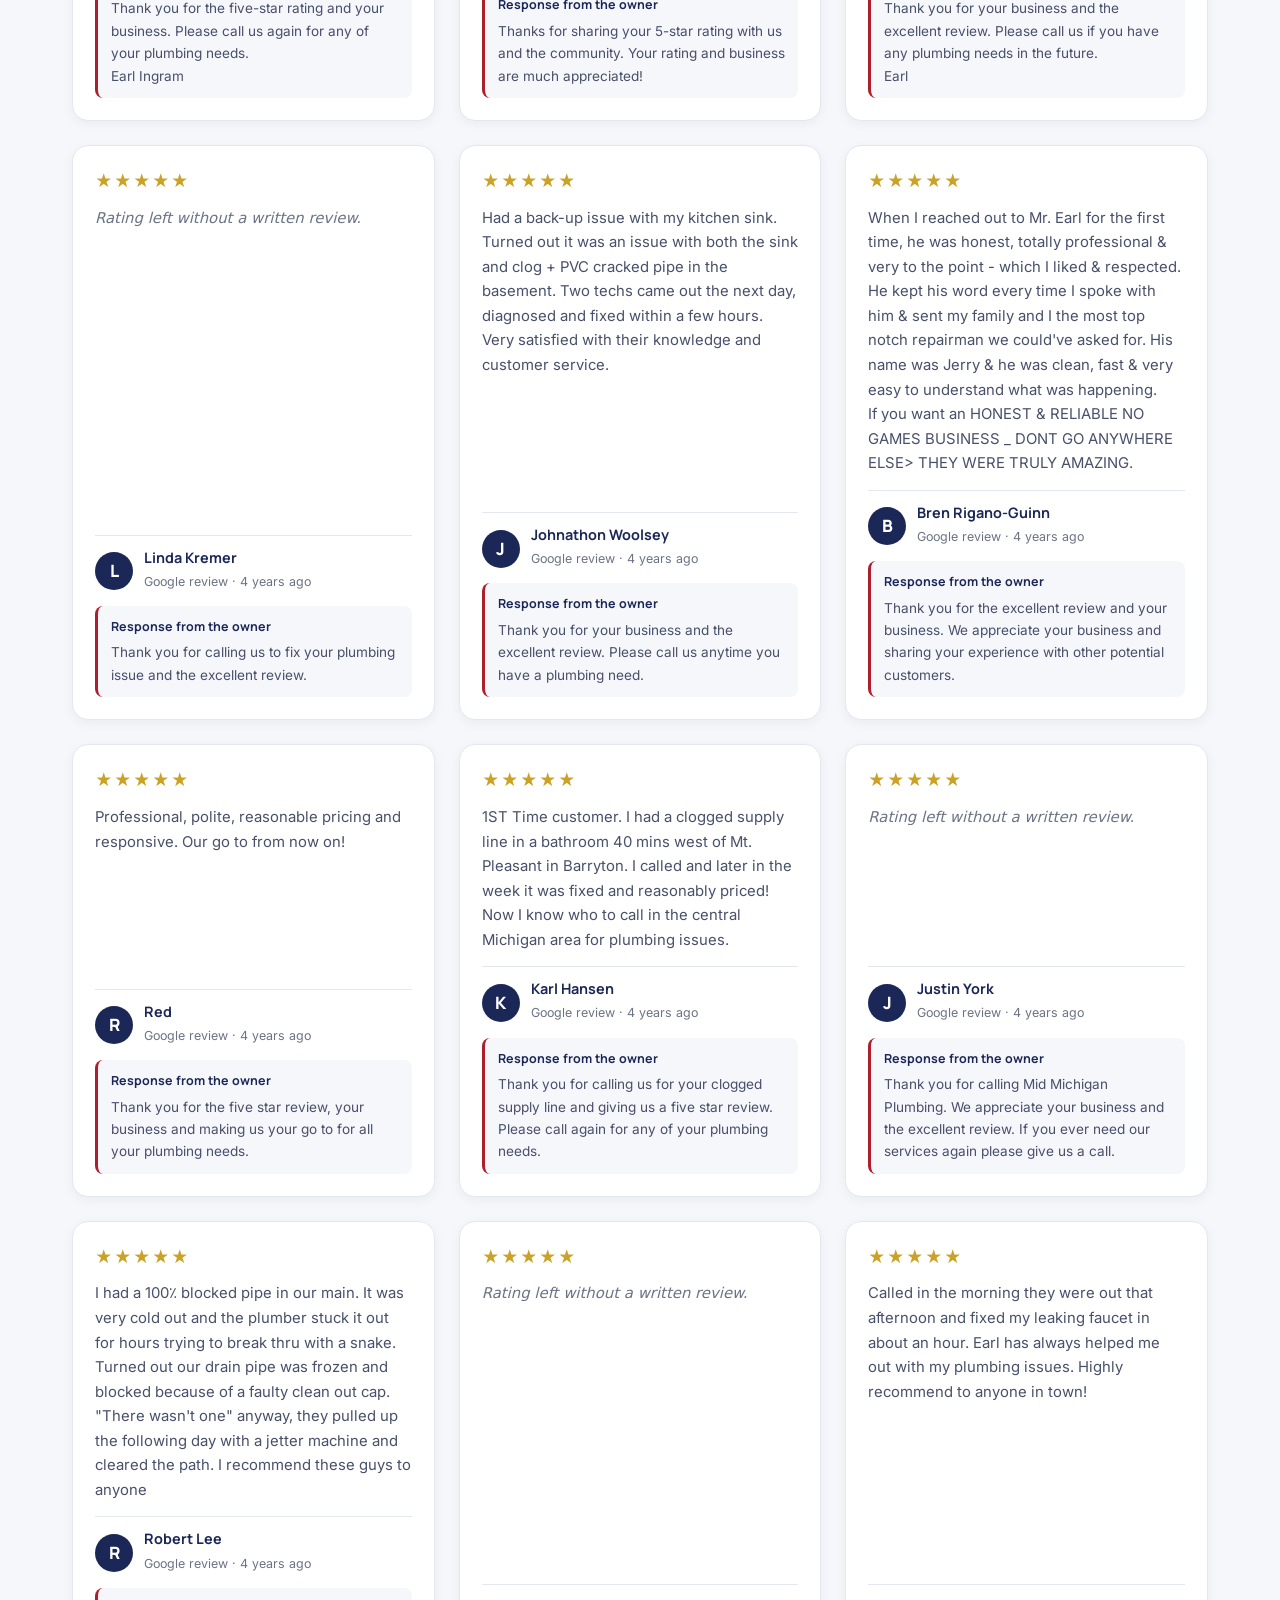
==== commit 999039b6: "Rebuild reviews page with all 83 Google reviews" ====
--- a/reviews.html
+++ b/reviews.html
@@ -1,5 +1,156 @@
-<!DOCTYPE html><html lang="en"><head><meta charset="utf-8"><meta name="viewport" content="width=device-width, initial-scale=1"><title>Reviews | Mid Michigan Plumbing Services — 4.7★ from 83 Google reviews</title><meta name="description" content="Read what Mid-Michigan customers say about Mid Michigan Plumbing Services — a 4.7-star rating from 83 Google reviews, praised for fast response, professionalism and reasonable pricing."><link rel="canonical" href="https://midmichplumbing.com/reviews"><link rel="icon" href="assets/img/logo.png"><meta property="og:title" content="Reviews | Mid Michigan Plumbing Services"><meta property="og:description" content="4.7 stars from 83 Google reviews."><meta property="og:type" content="website"><link rel="preconnect" href="https://fonts.googleapis.com"><link rel="preconnect" href="https://fonts.gstatic.com" crossorigin><link href="https://fonts.googleapis.com/css2?family=Inter:wght@400;500;600;700&family=Manrope:wght@600;700;800&display=swap" rel="stylesheet"><style>:root{--navy:#1B2757;--navy-dark:#121A3D;--navy-mid:#243469;--navy-light:#33478C;--red:#AC202D;--red-dark:#8C1824;--red-light:#C63A46;--ink:#141A2B;--slate:#48506A;--muted:#6B7385;--line:#E3E7F0;--bg:#F6F7FB;--bg-2:#EEF1F7;--white:#ffffff;--gold:#C9A227;--radius:16px;--radius-sm:10px;--radius-lg:26px;--shadow-sm:0 1px 2px rgba(20,26,43,.06),0 2px 8px rgba(20,26,43,.05);--shadow:0 10px 30px rgba(20,26,43,.09);--shadow-lg:0 26px 60px rgba(18,26,61,.18);--maxw:1200px;--head:"Manrope",system-ui,-apple-system,"Segoe UI",Roboto,sans-serif;--body:"Inter",system-ui,-apple-system,"Segoe UI",Roboto,sans-serif}*,*::before,*::after{box-sizing:border-box}html{scroll-behavior:smooth;-webkit-text-size-adjust:100%}body{margin:0;font-family:var(--body);color:var(--ink);background:var(--white);font-size:17px;line-height:1.7;-webkit-font-smoothing:antialiased}img{max-width:100%;display:block}a{color:inherit;text-decoration:none}h1,h2,h3,h4{font-family:var(--head);line-height:1.15;margin:0 0 .5em;color:var(--navy-dark);font-weight:800;letter-spacing:-.02em}h1{font-size:clamp(2.1rem,5vw,3.6rem)}h2{font-size:clamp(1.7rem,3.6vw,2.6rem)}h3{font-size:1.25rem}p{margin:0 0 1.1em}ul{margin:0;padding:0;list-style:none}.container{width:100%;max-width:var(--maxw);margin:0 auto;padding:0 22px}.center{text-align:center}.lead{font-size:1.12rem;color:var(--slate)}.eyebrow{display:inline-block;font-family:var(--head);font-weight:800;font-size:.78rem;letter-spacing:.16em;text-transform:uppercase;color:var(--red);margin-bottom:.7rem}.section{padding:88px 0}.section--tight{padding:64px 0}.section--bg{background:var(--bg)}.section--navy{background:var(--navy);color:#fff}.section--navy h2,.section--navy h3{color:#fff}.section--navy .lead{color:rgba(255,255,255,.82)}.section-head{max-width:760px;margin:0 auto 52px;text-align:center}.btn{display:inline-flex;align-items:center;justify-content:center;gap:.55em;font-family:var(--head);font-weight:700;font-size:1rem;line-height:1;padding:15px 26px;border-radius:var(--radius-sm);border:2px solid transparent;cursor:pointer;transition:transform .2s ease,box-shadow .25s ease,background .25s ease,color .25s ease,border-color .25s ease;white-space:nowrap}.btn svg{width:18px;height:18px;flex:none}.btn--primary{background:var(--red);color:#fff;box-shadow:0 8px 20px rgba(172,32,45,.28)}.btn--primary:hover{background:var(--red-dark);transform:translateY(-2px);box-shadow:0 14px 30px rgba(172,32,45,.36)}.btn--navy{background:var(--navy);color:#fff}.btn--navy:hover{background:var(--navy-mid);transform:translateY(-2px)}.btn--outline{background:transparent;color:var(--navy);border-color:rgba(27,39,87,.28)}.btn--outline:hover{border-color:var(--navy);background:var(--navy);color:#fff;transform:translateY(-2px)}.btn--ghost-light{background:rgba(255,255,255,.10);color:#fff;border-color:rgba(255,255,255,.4);backdrop-filter:blur(4px)}.btn--ghost-light:hover{background:#fff;color:var(--navy)}.btn--lg{padding:18px 34px;font-size:1.06rem}.btn--block{width:100%}.topbar{background:var(--navy-dark);color:#fff;font-size:.86rem}.topbar .container{display:flex;align-items:center;justify-content:space-between;gap:16px;min-height:42px;flex-wrap:wrap}.topbar a{color:#fff;font-weight:600}.topbar a:hover{color:#ffd9dd}.topbar .pulse{display:inline-flex;align-items:center;gap:8px}.topbar .dot{width:9px;height:9px;border-radius:50%;background:#43d17a;box-shadow:0 0 0 0 rgba(67,209,122,.7);animation:pulse 2.2s infinite}@keyframes pulse{0%{box-shadow:0 0 0 0 rgba(67,209,122,.7)}70%{box-shadow:0 0 0 9px rgba(67,209,122,0)}100%{box-shadow:0 0 0 0 rgba(67,209,122,0)}}.topbar .tb-links{display:flex;gap:20px;align-items:center}.header{position:sticky;top:0;z-index:60;background:rgba(255,255,255,.96);backdrop-filter:blur(10px);border-bottom:1px solid var(--line);transition:box-shadow .3s ease}.header.is-scrolled{box-shadow:0 6px 24px rgba(18,26,61,.09)}.nav{display:flex;align-items:center;justify-content:space-between;gap:24px;min-height:82px}.brand{display:flex;align-items:center;gap:14px}.brand img{height:52px;width:auto}.brand-txt{display:flex;flex-direction:column;line-height:1.15}.brand-txt strong{font-family:var(--head);font-weight:800;color:var(--navy);font-size:1.02rem;letter-spacing:-.01em}.brand-txt span{font-size:.72rem;letter-spacing:.14em;text-transform:uppercase;color:var(--red);font-weight:700}.nav-links{display:flex;align-items:center;gap:6px}.nav-links a{font-family:var(--head);font-weight:600;font-size:.98rem;color:var(--navy);padding:10px 14px;border-radius:8px;transition:background .2s,color .2s}.nav-links a:hover{background:var(--bg-2);color:var(--red)}.nav-links a.active{color:var(--red)}.nav-cta{display:flex;align-items:center;gap:12px}.nav-phone{display:flex;align-items:center;gap:9px;font-family:var(--head);font-weight:800;color:var(--navy)}.nav-phone svg{width:18px;height:18px;color:var(--red)}.hamburger{display:none;background:none;border:0;padding:10px;cursor:pointer}.hamburger span{display:block;width:26px;height:2.5px;background:var(--navy);border-radius:2px;margin:5px 0;transition:.3s}.hamburger.open span:nth-child(1){transform:translateY(7.5px) rotate(45deg)}.hamburger.open span:nth-child(2){opacity:0}.hamburger.open span:nth-child(3){transform:translateY(-7.5px) rotate(-45deg)}.hero{position:relative;min-height:640px;display:flex;align-items:center;overflow:hidden;background:var(--navy-dark)}.hero__bg{position:absolute;inset:0;background-image:url("assets/img/hero.jpg");background-size:cover;background-position:center;will-change:transform}.hero__overlay{position:absolute;inset:0;background:linear-gradient(105deg,rgba(18,26,61,.94) 0%,rgba(18,26,61,.82) 42%,rgba(18,26,61,.5) 100%)}.hero .container{position:relative;z-index:2;padding-top:70px;padding-bottom:70px}.hero__inner{max-width:660px;color:#fff}.hero__badge{display:inline-flex;align-items:center;gap:9px;background:rgba(255,255,255,.12);border:1px solid rgba(255,255,255,.28);padding:8px 15px;border-radius:999px;font-family:var(--head);font-weight:700;font-size:.82rem;letter-spacing:.04em;margin-bottom:22px;backdrop-filter:blur(4px)}.hero__badge .dot{width:9px;height:9px;border-radius:50%;background:#43d17a;animation:pulse 2.2s infinite}.hero h1{color:#fff;margin-bottom:20px}.hero h1 .accent{color:#ff8f9b}.hero__sub{font-size:1.16rem;color:rgba(255,255,255,.9);max-width:560px;margin-bottom:30px}.hero__actions{display:flex;flex-wrap:wrap;gap:14px;margin-bottom:34px}.hero__trust{display:flex;flex-wrap:wrap;gap:14px 30px;border-top:1px solid rgba(255,255,255,.18);padding-top:24px}.trust-item{display:flex;align-items:center;gap:11px;color:#fff}.trust-item svg{width:22px;height:22px;color:#ff8f9b;flex:none}.trust-item b{font-family:var(--head);font-weight:800;display:block;font-size:1rem;line-height:1.2}.trust-item small{color:rgba(255,255,255,.72);font-size:.82rem}.truststrip{background:var(--white);border-bottom:1px solid var(--line)}.truststrip .container{display:grid;grid-template-columns:repeat(4,1fr);gap:0}.truststrip .ts{padding:26px 20px;text-align:center;border-right:1px solid var(--line)}.truststrip .ts:last-child{border-right:0}.truststrip .ts b{font-family:var(--head);font-size:1.7rem;font-weight:800;color:var(--navy);display:block;line-height:1.1}.truststrip .ts span{font-size:.84rem;color:var(--muted)}.grid{display:grid;gap:26px}.grid-2{grid-template-columns:repeat(2,1fr)}.grid-3{grid-template-columns:repeat(3,1fr)}.grid-4{grid-template-columns:repeat(4,1fr)}.card{background:var(--white);border:1px solid var(--line);border-radius:var(--radius);overflow:hidden;box-shadow:var(--shadow-sm);transition:transform .3s ease,box-shadow .3s ease,border-color .3s ease;display:flex;flex-direction:column}.card:hover{transform:translateY(-6px);box-shadow:var(--shadow);border-color:#d5dbe9}.card__img{aspect-ratio:16/10;overflow:hidden;position:relative}.card__img img{width:100%;height:100%;object-fit:cover;transition:transform .6s cubic-bezier(.2,.7,.3,1)}.card:hover .card__img img{transform:scale(1.07)}.card__body{padding:24px 24px 26px;display:flex;flex-direction:column;flex:1}.card__body h3{margin-bottom:.4em;font-size:1.16rem}.card__body p{color:var(--slate);font-size:.95rem;margin-bottom:1em}.card__link{margin-top:auto;font-family:var(--head);font-weight:700;color:var(--red);display:inline-flex;align-items:center;gap:7px;font-size:.94rem}.card__link svg{width:16px;height:16px;transition:transform .25s}.card__link:hover svg{transform:translateX(4px)}.card__icon{width:48px;height:48px;border-radius:12px;background:var(--bg-2);color:var(--red);display:flex;align-items:center;justify-content:center;margin-bottom:16px}.card__icon svg{width:24px;height:24px}.feature{display:flex;gap:18px;align-items:flex-start}.feature__ic{width:54px;height:54px;flex:none;border-radius:14px;background:linear-gradient(145deg,var(--navy),var(--navy-light));color:#fff;display:flex;align-items:center;justify-content:center}.feature__ic svg{width:26px;height:26px}.feature h3{margin-bottom:.3em;font-size:1.1rem}.feature p{color:var(--slate);font-size:.95rem;margin:0}.split{display:grid;grid-template-columns:1.05fr 1fr;gap:60px;align-items:center}.split--reverse .split__media{order:2}.split__media img{border-radius:var(--radius-lg);box-shadow:var(--shadow-lg)}.split__media{position:relative}.split__badge{position:absolute;left:-22px;bottom:26px;background:var(--red);color:#fff;border-radius:var(--radius);padding:18px 24px;box-shadow:var(--shadow-lg);font-family:var(--head)}.split__badge b{display:block;font-size:1.9rem;line-height:1}.split__badge span{font-size:.8rem;opacity:.9}.checklist{margin:22px 0 28px;display:grid;gap:12px}.checklist li{display:flex;gap:12px;align-items:flex-start;color:var(--slate)}.checklist svg{width:22px;height:22px;color:var(--red);flex:none;margin-top:2px}.area-card{background:var(--white);border:1px solid var(--line);border-radius:var(--radius);padding:26px;display:flex;gap:16px;align-items:flex-start;transition:.3s;box-shadow:var(--shadow-sm)}.area-card:hover{border-color:var(--navy-light);transform:translateY(-4px);box-shadow:var(--shadow)}.area-card .pin{width:46px;height:46px;flex:none;border-radius:50%;background:var(--bg-2);color:var(--red);display:flex;align-items:center;justify-content:center}.area-card .pin svg{width:22px;height:22px}.area-card h3{margin-bottom:.2em;font-size:1.08rem}.area-card p{margin:0;font-size:.9rem;color:var(--muted)}.rating-hero{display:flex;flex-wrap:wrap;gap:34px;align-items:center;justify-content:center;margin-bottom:44px}.rating-score{text-align:center}.rating-score b{font-family:var(--head);font-size:3.6rem;font-weight:800;color:var(--navy);line-height:1}.rating-stars{color:var(--gold);font-size:1.3rem;letter-spacing:2px;margin:6px 0}.rating-score span{color:var(--muted);font-size:.92rem}.review{background:var(--white);border:1px solid var(--line);border-radius:var(--radius);padding:26px;box-shadow:var(--shadow-sm);display:flex;flex-direction:column}.review__stars{color:var(--gold);letter-spacing:2px;margin-bottom:12px}.review p{color:var(--slate);font-size:.96rem;flex:1}.review__meta{display:flex;align-items:center;gap:12px;margin-top:16px;padding-top:16px;border-top:1px solid var(--line)}.review__av{width:42px;height:42px;border-radius:50%;background:var(--navy);color:#fff;display:flex;align-items:center;justify-content:center;font-family:var(--head);font-weight:800}.review__meta b{font-family:var(--head);color:var(--navy);font-size:.95rem;display:block;line-height:1.2}.review__meta small{color:var(--muted);font-size:.8rem}.cta-band{background:linear-gradient(120deg,var(--navy) 0%,var(--navy-dark) 60%,#0d1330 100%);color:#fff;border-radius:var(--radius-lg);padding:56px;display:flex;flex-wrap:wrap;align-items:center;justify-content:space-between;gap:30px;position:relative;overflow:hidden}.cta-band::after{content:"";position:absolute;right:-60px;top:-60px;width:320px;height:320px;border-radius:50%;background:radial-gradient(circle,rgba(172,32,45,.5),transparent 70%)}.cta-band h2{color:#fff;margin-bottom:.35em;position:relative}.cta-band p{color:rgba(255,255,255,.82);margin:0;position:relative}.cta-band__actions{display:flex;gap:14px;flex-wrap:wrap;position:relative}.contact-grid{display:grid;grid-template-columns:1fr 1.15fr;gap:48px;align-items:start}.info-card{background:var(--white);border:1px solid var(--line);border-radius:var(--radius);padding:26px;display:flex;gap:16px;align-items:flex-start;box-shadow:var(--shadow-sm);margin-bottom:16px}.info-card .ic{width:46px;height:46px;flex:none;border-radius:12px;background:var(--bg-2);color:var(--red);display:flex;align-items:center;justify-content:center}.info-card .ic svg{width:22px;height:22px}.info-card h3{font-size:1rem;margin-bottom:.2em}.info-card p,.info-card a{margin:0;color:var(--slate);font-size:.95rem}.info-card a:hover{color:var(--red)}.form-card{background:var(--white);border:1px solid var(--line);border-radius:var(--radius-lg);padding:36px;box-shadow:var(--shadow)}.field{margin-bottom:18px}.field label{display:block;font-family:var(--head);font-weight:700;font-size:.88rem;margin-bottom:7px;color:var(--navy)}.field input,.field select,.field textarea{width:100%;font:inherit;font-size:.96rem;padding:13px 15px;border:1.5px solid var(--line);border-radius:var(--radius-sm);background:#fbfcfe;color:var(--ink);transition:border-color .2s,box-shadow .2s}.field input:focus,.field select:focus,.field textarea:focus{outline:none;border-color:var(--navy-light);box-shadow:0 0 0 4px rgba(51,71,140,.13);background:#fff}.field textarea{min-height:130px;resize:vertical}.form-note{font-size:.82rem;color:var(--muted);margin-top:6px}.form-msg{display:none;margin-top:16px;padding:14px 16px;border-radius:var(--radius-sm);background:#e9f7ef;color:#1c7a45;border:1px solid #bde7cd;font-size:.92rem}.form-msg.show{display:block}.map-embed{border:0;width:100%;height:340px;border-radius:var(--radius);filter:grayscale(.15)}.map-wrap{border-radius:var(--radius);overflow:hidden;box-shadow:var(--shadow);border:1px solid var(--line)}.faq-item{border:1px solid var(--line);border-radius:var(--radius-sm);background:#fff;margin-bottom:12px;overflow:hidden}.faq-q{width:100%;text-align:left;background:none;border:0;font:inherit;font-family:var(--head);font-weight:700;color:var(--navy);padding:20px 22px;display:flex;justify-content:space-between;gap:16px;cursor:pointer}.faq-q svg{width:20px;height:20px;flex:none;transition:transform .3s;color:var(--red)}.faq-item.open .faq-q svg{transform:rotate(45deg)}.faq-a{max-height:0;overflow:hidden;transition:max-height .35s ease}.faq-a p{padding:0 22px 20px;margin:0;color:var(--slate);font-size:.95rem}.footer{background:var(--navy-dark);color:rgba(255,255,255,.78);padding:70px 0 0}.footer h4{color:#fff;font-family:var(--head);font-size:1rem;margin-bottom:18px}.footer a{color:rgba(255,255,255,.78)}.footer a:hover{color:#fff}.footer__grid{display:grid;grid-template-columns:1.5fr 1fr 1fr 1.2fr;gap:40px;padding-bottom:50px}.footer .brand img{height:48px;background:#fff;padding:6px 10px;border-radius:8px}.footer p{font-size:.92rem}.footer ul li{margin-bottom:10px;font-size:.92rem}.footer__bottom{border-top:1px solid rgba(255,255,255,.14);padding:22px 0;display:flex;flex-wrap:wrap;justify-content:space-between;gap:12px;font-size:.84rem}.footer__social{display:flex;gap:12px}.footer__social a{width:38px;height:38px;border-radius:50%;background:rgba(255,255,255,.1);display:flex;align-items:center;justify-content:center}.footer__social a:hover{background:var(--red)}.footer__social svg{width:18px;height:18px}.sticky-cta{display:none;position:fixed;left:0;right:0;bottom:0;z-index:70;background:#fff;border-top:1px solid var(--line);padding:10px 14px;gap:10px;box-shadow:0 -8px 24px rgba(18,26,61,.12)}.sticky-cta .btn{flex:1;padding:14px 10px;font-size:.95rem}[data-reveal]{opacity:0;transform:translateY(28px);transition:opacity .7s cubic-bezier(.2,.7,.3,1),transform .7s cubic-bezier(.2,.7,.3,1)}[data-reveal].in{opacity:1;transform:none}[data-reveal][data-delay="1"]{transition-delay:.1s}[data-reveal][data-delay="2"]{transition-delay:.2s}[data-reveal][data-delay="3"]{transition-delay:.3s}[data-reveal][data-delay="4"]{transition-delay:.4s}.page-hero{background:linear-gradient(120deg,var(--navy) 0%,var(--navy-dark) 70%);color:#fff;padding:74px 0 66px;position:relative;overflow:hidden}.page-hero::after{content:"";position:absolute;right:-80px;bottom:-120px;width:380px;height:380px;border-radius:50%;background:radial-gradient(circle,rgba(172,32,45,.4),transparent 70%)}.page-hero .container{position:relative;z-index:2}.page-hero h1{color:#fff;margin-bottom:.3em}.page-hero p{color:rgba(255,255,255,.82);max-width:680px;margin:0}.breadcrumb{font-size:.85rem;color:rgba(255,255,255,.7);margin-bottom:14px}.breadcrumb a:hover{color:#fff}.breadcrumb span{color:#ff8f9b}.mt-0{margin-top:0}.mb-0{margin-bottom:0}.mt-32{margin-top:32px}.mt-48{margin-top:48px}.mb-24{margin-bottom:24px}.mb-40{margin-bottom:40px}.sr-only{position:absolute;width:1px;height:1px;padding:0;margin:-1px;overflow:hidden;clip:rect(0,0,0,0);border:0}.skip-link{position:absolute;left:-999px;top:0;background:var(--red);color:#fff;padding:12px 18px;z-index:200;border-radius:0 0 8px 0}.skip-link:focus{left:0}@media(max-width:1024px){.grid-4{grid-template-columns:repeat(2,1fr)}.grid-3{grid-template-columns:repeat(2,1fr)}.footer__grid{grid-template-columns:1fr 1fr}.split{gap:40px}.split__badge{left:16px}}@media(max-width:860px){.nav-links{position:fixed;top:0;right:-100%;height:100vh;width:min(84vw,360px);background:#fff;flex-direction:column;align-items:stretch;gap:4px;padding:100px 22px 30px;box-shadow:-20px 0 50px rgba(18,26,61,.18);transition:right .35s cubic-bezier(.2,.7,.3,1);z-index:80}.nav-links.open{right:0}.nav-links a{padding:15px 16px;border-radius:10px;font-size:1.05rem;border-bottom:1px solid var(--line)}.hamburger{display:block;z-index:90}.nav-cta .btn{display:none}.split,.contact-grid,.grid-2{grid-template-columns:1fr}.split--reverse .split__media{order:0}.cta-band{padding:40px 30px}.section{padding:64px 0}.sticky-cta{display:flex}body{padding-bottom:74px}}@media(max-width:640px){body{font-size:16px}.grid-3,.grid-4,.truststrip .container{grid-template-columns:1fr}.truststrip .ts{border-right:0;border-bottom:1px solid var(--line)}.footer__grid{grid-template-columns:1fr;gap:32px}.hero{min-height:auto}.hero .container{padding-top:52px;padding-bottom:52px}.form-card{padding:26px 20px}.rating-hero{gap:20px}.brand img{height:44px}.topbar .tb-links{display:none}}@media(prefers-reduced-motion:reduce){*{animation-duration:.001ms !important;animation-iteration-count:1 !important;transition-duration:.001ms !important;scroll-behavior:auto !important}[data-reveal]{opacity:1;transform:none}}
-
+<!DOCTYPE html>
+<html lang="en">
+<head>
+<meta charset="utf-8">
+<meta name="viewport" content="width=device-width, initial-scale=1">
+<title>Reviews | Mid Michigan Plumbing Services — 4.7★ from 83 Google reviews</title>
+<meta name="description" content="Read 83 Google reviews of Mid Michigan Plumbing Services — rated 4.7 out of 5 across Clare, Alma, Mt. Pleasant and Midland, with the owner's responses."><link rel="canonical" href="https://midmichplumbing.com/reviews"><link rel="icon" href="assets/img/logo.png"><meta property="og:title" content="Reviews | Mid Michigan Plumbing Services"><meta property="og:description" content="83 Google reviews, rated 4.7 out of 5."><meta property="og:type" content="website">
+<link rel="preconnect" href="https://fonts.googleapis.com">
+<link rel="preconnect" href="https://fonts.gstatic.com" crossorigin>
+<link href="https://fonts.googleapis.com/css2?family=Inter:wght@400;500;600;700&family=Manrope:wght@700;800&display=swap" rel="stylesheet">
+<style>
+:root{--navy:#1B2757;--navy2:#121A3D;--navy3:#33478C;--red:#AC202D;--red2:#8C1824;--ink:#141A2B;--slate:#48506A;--mut:#6B7385;--line:#E3E7F0;--bg:#F6F7FB;--gold:#C9A227;--r:16px}
+*{box-sizing:border-box;margin:0;padding:0}
+html{scroll-behavior:smooth}
+body{font-family:Inter,system-ui,-apple-system,"Segoe UI",Roboto,sans-serif;color:var(--ink);background:#fff;font-size:17px;line-height:1.65;-webkit-font-smoothing:antialiased}
+img{max-width:100%;display:block}
+a{color:inherit;text-decoration:none}
+h1,h2,h3{font-family:Manrope,Inter,system-ui,sans-serif;color:var(--navy);line-height:1.15;letter-spacing:-.02em;font-weight:800}
+h1{font-size:clamp(1.9rem,4.2vw,3rem);margin-bottom:.4rem}
+h2{font-size:clamp(1.55rem,3.2vw,2.3rem);margin-bottom:.5rem}
+h3{font-size:1.13rem;margin-bottom:.35rem}
+p{margin-bottom:1rem}
+.container{max-width:1180px;margin:0 auto;padding:0 22px}
+.eyebrow{display:inline-block;font-family:Manrope,sans-serif;font-weight:800;font-size:.76rem;letter-spacing:.16em;text-transform:uppercase;color:var(--red);margin-bottom:.6rem}
+.lead{color:var(--slate);font-size:1.08rem}
+.center{text-align:center}
+.sec{padding:80px 0}.sec--bg{background:var(--bg)}.sec--navy{background:var(--navy);color:#fff}.sec--navy h2{color:#fff}
+.shead{max-width:740px;margin:0 auto 46px;text-align:center}
+.btn{display:inline-flex;align-items:center;justify-content:center;gap:.5em;font-family:Manrope,sans-serif;font-weight:700;font-size:1rem;padding:15px 26px;border-radius:10px;border:2px solid transparent;cursor:pointer;transition:.22s;white-space:nowrap}
+.btn svg{width:18px;height:18px}
+.btn-p{background:var(--red);color:#fff;box-shadow:0 8px 20px rgba(172,32,45,.28)}.btn-p:hover{background:var(--red2);transform:translateY(-2px)}
+.btn-o{background:transparent;color:var(--navy);border-color:rgba(27,39,87,.3)}.btn-o:hover{background:var(--navy);color:#fff;transform:translateY(-2px)}
+.btn-g{background:rgba(255,255,255,.12);color:#fff;border-color:rgba(255,255,255,.45)}.btn-g:hover{background:#fff;color:var(--navy)}
+.btn-lg{padding:17px 30px;font-size:1.04rem}.btn-block{width:100%}
+.top{background:var(--navy2);color:#fff;font-size:.85rem}
+.top .container{display:flex;justify-content:space-between;align-items:center;gap:14px;min-height:42px;flex-wrap:wrap}
+.top a{color:#fff;font-weight:600}
+.top .dot{width:9px;height:9px;border-radius:50%;background:#43d17a;display:inline-block;margin-right:8px;animation:pl 2.2s infinite}
+@keyframes pl{0%{box-shadow:0 0 0 0 rgba(67,209,122,.7)}70%{box-shadow:0 0 0 9px rgba(67,209,122,0)}100%{box-shadow:0 0 0 0 rgba(67,209,122,0)}}
+.top .tb{display:flex;gap:20px}
+.hdr{position:sticky;top:0;z-index:50;background:rgba(255,255,255,.97);backdrop-filter:blur(10px);border-bottom:1px solid var(--line)}
+.hdr.sc{box-shadow:0 6px 22px rgba(18,26,61,.09)}
+.nav{display:flex;align-items:center;justify-content:space-between;gap:20px;min-height:80px}
+.brand img{height:50px}
+.links{display:flex;gap:4px}
+.links a{font-family:Manrope,sans-serif;font-weight:600;color:var(--navy);padding:10px 13px;border-radius:8px;transition:.2s}
+.links a:hover{background:var(--bg);color:var(--red)}.links a.act{color:var(--red)}
+.navcta{display:flex;align-items:center;gap:12px}
+.navph{display:flex;align-items:center;gap:8px;font-family:Manrope,sans-serif;font-weight:800;color:var(--navy)}
+.navph svg{width:18px;height:18px;color:var(--red)}
+.burger{display:none;background:none;border:0;padding:10px;cursor:pointer}
+.burger span{display:block;width:26px;height:2.5px;background:var(--navy);border-radius:2px;margin:5px 0;transition:.3s}
+.burger.on span:nth-child(1){transform:translateY(7.5px) rotate(45deg)}.burger.on span:nth-child(2){opacity:0}.burger.on span:nth-child(3){transform:translateY(-7.5px) rotate(-45deg)}
+.ph{background:linear-gradient(120deg,var(--navy),var(--navy2));color:#fff;padding:66px 0 60px;position:relative;overflow:hidden}
+.ph:after{content:"";position:absolute;right:-80px;bottom:-120px;width:360px;height:360px;border-radius:50%;background:radial-gradient(circle,rgba(172,32,45,.42),transparent 70%)}
+.ph .container{position:relative;z-index:2}.ph h1{color:#fff}.ph p{color:rgba(255,255,255,.82);max-width:680px;margin:0}
+.bc{font-size:.85rem;color:rgba(255,255,255,.7);margin-bottom:12px}.bc span{color:#ff8f9b}
+.grid{display:grid;gap:24px}.g3{grid-template-columns:repeat(3,1fr)}.g4{grid-template-columns:repeat(4,1fr)}.g2{grid-template-columns:repeat(2,1fr)}
+.card{background:#fff;border:1px solid var(--line);border-radius:var(--r);padding:26px;box-shadow:0 1px 2px rgba(20,26,43,.05),0 3px 12px rgba(20,26,43,.05);transition:.3s;display:flex;flex-direction:column}
+.card:hover{transform:translateY(-6px);box-shadow:0 18px 44px rgba(20,26,43,.12);border-color:#d5dbe9}
+.ic{width:52px;height:52px;border-radius:13px;background:linear-gradient(145deg,var(--navy),var(--navy3));color:#fff;display:flex;align-items:center;justify-content:center;margin-bottom:16px}
+.ic svg{width:26px;height:26px}
+.card p{color:var(--slate);font-size:.94rem;margin-bottom:1rem}
+.card .lk{margin-top:auto;font-family:Manrope,sans-serif;font-weight:700;color:var(--red);font-size:.92rem}
+.feat{display:flex;gap:16px}
+.fic{width:52px;height:52px;flex:none;border-radius:14px;background:linear-gradient(145deg,var(--navy),var(--navy3));color:#fff;display:flex;align-items:center;justify-content:center}
+.fic svg{width:25px;height:25px}.feat h3{font-size:1.05rem}.feat p{color:var(--slate);font-size:.93rem;margin:0}
+.split{display:grid;grid-template-columns:1fr 1fr;gap:50px;align-items:center}
+.split .media{position:relative}.split img{border-radius:22px;box-shadow:0 26px 60px rgba(18,26,61,.18)}
+.sbadge{position:absolute;left:-18px;bottom:24px;background:var(--red);color:#fff;border-radius:var(--r);padding:16px 22px;box-shadow:0 20px 44px rgba(18,26,61,.28);font-family:Manrope,sans-serif}
+.sbadge b{display:block;font-size:1.8rem;line-height:1}.sbadge span{font-size:.78rem;opacity:.9}
+.chk{margin:20px 0 26px;display:grid;gap:11px;list-style:none}
+.chk li{display:flex;gap:11px;color:var(--slate)}.chk svg{width:21px;height:21px;color:var(--red);flex:none;margin-top:2px}
+.area{background:#fff;border:1px solid var(--line);border-radius:var(--r);padding:24px;display:flex;gap:14px;box-shadow:0 3px 12px rgba(20,26,43,.05);transition:.3s}
+.area:hover{transform:translateY(-4px);border-color:var(--navy3)}
+.pin{width:44px;height:44px;flex:none;border-radius:50%;background:var(--bg);color:var(--red);display:flex;align-items:center;justify-content:center}
+.pin svg{width:21px;height:21px}.area p{font-size:.88rem;color:var(--mut);margin:0}
+.rh{display:flex;flex-wrap:wrap;gap:34px;justify-content:center;margin-bottom:40px;text-align:center}
+.rh b{font-family:Manrope,sans-serif;font-size:3.4rem;color:var(--navy);line-height:1}
+.stars{color:var(--gold);font-size:1.25rem;letter-spacing:2px;margin:4px 0}.rh span{color:var(--mut);font-size:.9rem}
+.rev{background:#fff;border:1px solid var(--line);border-radius:var(--r);padding:24px;display:flex;flex-direction:column;box-shadow:0 3px 12px rgba(20,26,43,.05)}
+.rev .stars{margin-bottom:10px}.rev p{color:var(--slate);font-size:.95rem;flex:1}
+.rm{display:flex;align-items:center;gap:11px;margin-top:14px;padding-top:14px;border-top:1px solid var(--line)}
+.rav{width:42px;height:42px;border-radius:50%;background:var(--navy);color:#fff;display:flex;align-items:center;justify-content:center;font-family:Manrope,sans-serif;font-weight:800}
+.rm b{font-family:Manrope,sans-serif;color:var(--navy);font-size:.94rem;display:block;line-height:1.2}.rm small{color:var(--mut);font-size:.79rem}
+.cgrid{display:grid;grid-template-columns:1fr 1.15fr;gap:44px;align-items:start}
+.info{background:#fff;border:1px solid var(--line);border-radius:var(--r);padding:24px;display:flex;gap:14px;box-shadow:0 3px 12px rgba(20,26,43,.05);margin-bottom:15px}
+.info .ic2{width:44px;height:44px;flex:none;border-radius:12px;background:var(--bg);color:var(--red);display:flex;align-items:center;justify-content:center}
+.info .ic2 svg{width:21px;height:21px}.info h3{font-size:1rem}.info p,.info a{color:var(--slate);font-size:.94rem;margin:0}
+.form{background:#fff;border:1px solid var(--line);border-radius:22px;padding:34px;box-shadow:0 10px 30px rgba(20,26,43,.09)}
+.f{margin-bottom:16px}.f label{display:block;font-family:Manrope,sans-serif;font-weight:700;font-size:.87rem;margin-bottom:6px;color:var(--navy)}
+.f input,.f select,.f textarea{width:100%;font:inherit;font-size:.95rem;padding:13px 15px;border:1.5px solid var(--line);border-radius:10px;background:#fbfcfe;color:var(--ink)}
+.f input:focus,.f select:focus,.f textarea:focus{outline:none;border-color:var(--navy3);box-shadow:0 0 0 4px rgba(51,71,140,.13);background:#fff}
+.f textarea{min-height:120px;resize:vertical}.note{font-size:.81rem;color:var(--mut);margin-top:6px}
+.msg{display:none;margin-top:14px;padding:13px 15px;border-radius:10px;background:#e9f7ef;color:#1c7a45;border:1px solid #bde7cd;font-size:.9rem}.msg.on{display:block}
+.map{border:0;width:100%;height:330px;border-radius:var(--r);filter:grayscale(.15)}
+.mapwrap{border-radius:var(--r);overflow:hidden;box-shadow:0 10px 30px rgba(20,26,43,.09);border:1px solid var(--line)}
+.faq{border:1px solid var(--line);border-radius:10px;background:#fff;margin-bottom:12px;overflow:hidden}
+.fq{width:100%;text-align:left;background:none;border:0;font:inherit;font-family:Manrope,sans-serif;font-weight:700;color:var(--navy);padding:18px 20px;display:flex;justify-content:space-between;gap:14px;cursor:pointer}
+.fq svg{width:20px;height:20px;flex:none;color:var(--red);transition:.3s}.faq.on .fq svg{transform:rotate(45deg)}
+.fa{max-height:0;overflow:hidden;transition:max-height .35s}.fa p{padding:0 20px 18px;margin:0;color:var(--slate);font-size:.94rem}
+.band{background:linear-gradient(120deg,var(--navy),var(--navy2) 60%,#0d1330);color:#fff;border-radius:22px;padding:50px;display:flex;flex-wrap:wrap;align-items:center;justify-content:space-between;gap:26px;position:relative;overflow:hidden}
+.band:after{content:"";position:absolute;right:-60px;top:-60px;width:300px;height:300px;border-radius:50%;background:radial-gradient(circle,rgba(172,32,45,.5),transparent 70%)}
+.band h2{color:#fff;margin-bottom:.3em;position:relative}.band p{color:rgba(255,255,255,.82);margin:0;position:relative}
+.band .acts{display:flex;gap:14px;flex-wrap:wrap;position:relative}
+footer{background:var(--navy2);color:rgba(255,255,255,.78);padding:64px 0 0}
+footer h4{color:#fff;font-family:Manrope,sans-serif;font-size:1rem;margin-bottom:16px}footer a:hover{color:#fff}
+.fg{display:grid;grid-template-columns:1.5fr 1fr 1fr 1.2fr;gap:38px;padding-bottom:44px}
+.fg .brand img{height:46px;background:#fff;padding:6px 10px;border-radius:8px}
+.fg li{margin-bottom:9px;font-size:.91rem;list-style:none}
+.fb{border-top:1px solid rgba(255,255,255,.14);padding:20px 0;display:flex;flex-wrap:wrap;justify-content:space-between;gap:10px;font-size:.83rem}
+.sticky{display:none;position:fixed;left:0;right:0;bottom:0;z-index:60;background:#fff;border-top:1px solid var(--line);padding:10px 14px;gap:10px;box-shadow:0 -8px 24px rgba(18,26,61,.12)}
+.sticky .btn{flex:1;padding:14px 10px;font-size:.95rem}
+.rv{opacity:0;transform:translateY(26px);transition:opacity .7s cubic-bezier(.2,.7,.3,1),transform .7s cubic-bezier(.2,.7,.3,1)}.rv.in{opacity:1;transform:none}
+@media(max-width:1024px){.g4{grid-template-columns:repeat(2,1fr)}.g3{grid-template-columns:repeat(2,1fr)}.fg{grid-template-columns:1fr 1fr}}
+@media(max-width:860px){.links{position:fixed;top:0;right:-100%;height:100vh;width:min(84vw,340px);background:#fff;flex-direction:column;gap:2px;padding:100px 22px 30px;box-shadow:-20px 0 50px rgba(18,26,61,.18);transition:right .35s cubic-bezier(.2,.7,.3,1);z-index:70}.links.on{right:0}.links a{padding:15px;border-bottom:1px solid var(--line);font-size:1.05rem}.burger{display:block;z-index:80}.navcta .btn{display:none}.split,.cgrid,.g2{grid-template-columns:1fr}.sticky{display:flex}body{padding-bottom:72px}.sec{padding:58px 0}}
+@media(max-width:640px){.g3,.g4{grid-template-columns:1fr}.fg{grid-template-columns:1fr}.top .tb{display:none}.sbadge{left:12px}}
+@media(prefers-reduced-motion:reduce){*{animation-duration:.001ms!important;transition-duration:.001ms!important}.rv{opacity:1;transform:none}}
+
+
+.cardimg{width:100%;height:172px;object-fit:cover;border-radius:10px;margin-bottom:18px;display:block;background:var(--bg)}
+
+/* ===== Reviews page ===== */
+.rsummary{display:flex;flex-wrap:wrap;gap:40px;align-items:center;justify-content:center;background:#fff;border:1px solid var(--line);border-radius:var(--r);padding:34px}
+.rbig{text-align:center}
+.rbig b{font-family:Manrope,Inter,sans-serif;font-size:3.6rem;color:var(--navy);line-height:1;display:block}
+.rstars{color:var(--gold);font-size:1.3rem;letter-spacing:2px;margin:6px 0}
+.rbig span{color:var(--mut);font-size:.9rem}
+.rbars{display:grid;gap:9px;min-width:260px;flex:1;max-width:420px}
+.rbar{display:flex;align-items:center;gap:10px;font-size:.85rem;color:var(--mut)}
+.rbar .track{flex:1;height:9px;background:var(--line);border-radius:999px;overflow:hidden}
+.rbar .track i{display:block;height:100%;background:var(--gold);border-radius:999px}
+.rbar b{min-width:26px;text-align:right;color:var(--navy)}
+.rcontrols{display:flex;flex-wrap:wrap;gap:14px;justify-content:space-between;align-items:center;margin-bottom:26px}
+.rchips{display:flex;flex-wrap:wrap;gap:8px}
+.rchips button{font:inherit;font-size:.82rem;font-weight:600;font-family:Manrope,Inter,sans-serif;color:var(--navy);background:#fff;border:1.5px solid var(--line);border-radius:999px;padding:8px 14px;cursor:pointer;transition:.2s}
+.rchips button:hover{border-color:var(--navy3)}
+.rchips button.on{background:var(--navy);color:#fff;border-color:var(--navy)}
+.rsort{display:flex;align-items:center;gap:8px;font-size:.85rem;color:var(--mut)}
+.rsort select{font:inherit;font-size:.85rem;padding:8px 12px;border:1.5px solid var(--line);border-radius:9px;background:#fff;color:var(--navy);font-weight:600}
+.revcard{background:#fff;border:1px solid var(--line);border-radius:var(--r);padding:22px;display:flex;flex-direction:column;box-shadow:0 3px 12px rgba(20,26,43,.05)}
+.revcard.hide{display:none}
+.revstars{color:var(--gold);letter-spacing:2px;font-size:1.05rem;margin-bottom:10px}
+.revtext{color:var(--slate);font-size:.93rem;white-space:pre-line;margin-bottom:14px;flex:1}
+.revtext.rnone{color:var(--mut);font-style:italic}
+.revmeta{display:flex;align-items:center;gap:11px;padding-top:13px;border-top:1px solid var(--line);margin-top:auto}
+.rav{width:38px;height:38px;border-radius:50%;background:var(--navy);color:#fff;display:flex;align-items:center;justify-content:center;font-family:Manrope,Inter,sans-serif;font-weight:800;flex:none}
+.revmeta b{font-family:Manrope,Inter,sans-serif;color:var(--navy);font-size:.9rem;display:block;line-height:1.2}
+.revmeta small{color:var(--mut);font-size:.78rem}
+.revown{margin-top:12px;background:var(--bg);border-left:3px solid var(--red);border-radius:8px;padding:11px 13px;font-size:.85rem;color:var(--slate)}
+.revown b{color:var(--navy);font-family:Manrope,Inter,sans-serif;font-size:.78rem;display:block;margin-bottom:4px}
+.revown p{margin:0;white-space:pre-line}
+.rnote{text-align:center;color:var(--mut);font-size:.82rem;margin-top:30px;max-width:760px;margin-left:auto;margin-right:auto}
 /* ===== Chat widget ===== */
 .mmc{position:fixed;right:20px;bottom:22px;z-index:90;font-family:Inter,system-ui,-apple-system,"Segoe UI",Roboto,sans-serif}
 .mmc-launch{width:60px;height:60px;border-radius:50%;border:0;background:#AC202D;color:#fff;cursor:pointer;box-shadow:0 12px 30px rgba(18,26,61,.35);display:flex;align-items:center;justify-content:center;position:relative;transition:.25s}
@@ -42,166 +193,149 @@
 .mmc-foot a{color:#AC202D;font-weight:600}
 @media(max-width:860px){.mmc{right:14px;bottom:84px}.mmc-panel{bottom:72px;height:min(68vh,540px)}}
 @media(prefers-reduced-motion:reduce){.mmc-panel{transition:none}.mmc-typing i{animation:none}}
-</style></head><body><a class="skip-link" href="#main">Skip to content</a><div class="topbar"><div class="container"><span class="pulse"><span class="dot"></span> 24/7 Emergency Service — Mid-Michigan</span><div class="tb-links"><a href="tel:+19895063966">Call (989) 506-3966</a><a href="mailto:midmichplumbingservices@gmail.com">midmichplumbingservices@gmail.com</a></div></div></div><header class="header"><div class="container nav"><a class="brand" href="index.html" aria-label="Mid Michigan Plumbing Services — home"><img src="assets/img/logo.png" alt="Mid Michigan Plumbing Services logo"></a><nav class="nav-links" id="navLinks" aria-label="Primary"><a href="index.html">Home</a><a href="services.html">Services</a><a href="service-areas.html">Service Areas</a><a href="about.html">About</a><a href="reviews.html" class="active">Reviews</a><a href="contact.html">Contact</a></nav><div class="nav-cta"><a class="nav-phone" href="tel:+19895063966" aria-label="Call (989) 506-3966"><svg viewBox="0 0 24 24" fill="none" stroke="currentColor" stroke-width="2" stroke-linecap="round" stroke-linejoin="round"><path d="M22 16.92v3a2 2 0 0 1-2.18 2 19.79 19.79 0 0 1-8.63-3.07 19.5 19.5 0 0 1-6-6 19.79 19.79 0 0 1-3.07-8.67A2 2 0 0 1 4.11 2h3a2 2 0 0 1 2 1.72c.13.96.36 1.9.7 2.81a2 2 0 0 1-.45 2.11L8.09 9.91a16 16 0 0 0 6 6l1.27-1.27a2 2 0 0 1 2.11-.45c.9.34 1.85.57 2.81.7A2 2 0 0 1 22 16.92z"/></svg>
- (989) 506-3966
- </a><a class="btn btn--primary" href="contact.html">Book Appointment</a><button class="hamburger" aria-label="Open menu" aria-expanded="false" aria-controls="navLinks"><span></span><span></span><span></span></button></div></div></header><main id="main"><section class="page-hero"><div class="container"><p class="breadcrumb"><a href="index.html">Home</a> / <span>Reviews</span></p><h1>What Mid-Michigan customers say</h1><p>Our reputation is built on quick call-backs, professional technicians and getting the job done right.</p></div></section><section class="section"><div class="container"><div class="rating-hero" data-reveal><div class="rating-score"><b><span data-count="4.7" data-decimals="1">4.7</span></b><div class="rating-stars" aria-hidden="true">★★★★★</div><span>Average rating</span></div><div class="rating-score"><b><span data-count="83" data-decimals="0">83</span></b><div class="rating-stars" aria-hidden="true">&nbsp;</div><span>Google reviews</span></div><div class="rating-score"><b>24/7</b><div class="rating-stars" aria-hidden="true">&nbsp;</div><span>Emergency service</span></div></div><div class="grid grid-3"><article class="review" data-reveal><div class="review__stars" aria-label="5 out of 5 stars">★★★★★</div><p>“My husband and I had a flooding issue in our basement and Mid Michigan Plumbing called us right back in the morning and quickly made their way to our house. They were nice, professional, and identified and fixed our issue in a timely manner. Would recommend them to anyone with a plumbing/sewer problem!”</p><div class="review__meta"><div class="review__av" aria-hidden="true">L</div><div><b>Leah Birchmeier</b><small>Google review</small></div></div></article><article class="review" data-reveal data-delay="1"><div class="review__stars" aria-label="5 out of 5 stars">★★★★★</div><p>“I had a blockage in my main line… it didn't matter because they figured it out quickly and got things flowing quickly.”</p><div class="review__meta"><div class="review__av" aria-hidden="true">E</div><div><b>Ed Robinson</b><small>Google review</small></div></div></article><article class="review" data-reveal data-delay="2"><div class="review__stars" aria-label="5 out of 5 stars">★★★★★</div><p>“I am so thankful for Earl and his team! They went above and beyond to make sure we were completely satisfied. He and his staff are professional and compassionate. I'd give them 10 stars if I could!”</p><div class="review__meta"><div class="review__av" aria-hidden="true">M</div><div><b>M 1</b><small>Local Guide · Google review</small></div></div></article></div><p class="center mt-32" style="color:var(--muted);font-size:.9rem">Review excerpts shown are from the business's Google Business Profile. Rating and review count as published on Google.</p></div></section><section class="section section--bg"><div class="container"><div class="section-head" data-reveal><span class="eyebrow">Why customers call back</span><h2>What shows up again and again in our reviews</h2></div><div class="grid grid-4"><div class="feature" data-reveal><div class="feature__ic"><svg viewBox="0 0 24 24" fill="none" stroke="currentColor" stroke-width="2" stroke-linecap="round" stroke-linejoin="round"><path d="M13 2 3 14h7l-1 8 10-12h-7l1-8z"/></svg></div><div><h3>Fast response</h3><p>Quick call-backs and same-day help when it counts.</p></div></div><div class="feature" data-reveal data-delay="1"><div class="feature__ic"><svg viewBox="0 0 24 24" fill="none" stroke="currentColor" stroke-width="2" stroke-linecap="round" stroke-linejoin="round"><path d="M20 6 9 17l-5-5"/></svg></div><div><h3>Professional &amp; friendly</h3><p>Nice, professional and easy to work with.</p></div></div><div class="feature" data-reveal data-delay="2"><div class="feature__ic"><svg viewBox="0 0 24 24" fill="none" stroke="currentColor" stroke-width="2" stroke-linecap="round" stroke-linejoin="round"><circle cx="12" cy="12" r="10"/><path d="M12 6v6l4 2"/></svg></div><div><h3>Timely fixes</h3><p>Problems identified and resolved without dragging on.</p></div></div><div class="feature" data-reveal data-delay="3"><div class="feature__ic"><svg viewBox="0 0 24 24" fill="none" stroke="currentColor" stroke-width="2" stroke-linecap="round" stroke-linejoin="round"><path d="M12 2v20M17 5H9.5a3.5 3.5 0 0 0 0 7h5a3.5 3.5 0 0 1 0 7H6"/></svg></div><div><h3>Reasonable pricing</h3><p>A recurring theme in customer feedback.</p></div></div></div></div></section><section class="section"><div class="container"><div class="cta-band" data-reveal><div><h2>Join our satisfied customers</h2><p>Book an appointment or call us any time — 24/7 for emergencies.</p></div><div class="cta-band__actions"><a class="btn btn--primary btn--lg" href="contact.html">Book Appointment</a><a class="btn btn--ghost-light btn--lg" href="tel:+19895063966">Call (989) 506-3966</a></div></div></div></section></main><footer class="footer"><div class="container"><div class="footer__grid"><div><a class="brand" href="index.html" aria-label="Mid Michigan Plumbing Services — home"><img src="assets/img/logo.png" alt="Mid Michigan Plumbing Services logo"></a><p class="mt-32">Residential and commercial plumbing serving Clare, Alma, Mt. Pleasant and Midland — with 24/7 emergency response.</p></div><div><h4>Services</h4><ul><li><a href="services.html#emergency">Emergency Plumbing</a></li><li><a href="services.html#drain">Drain &amp; Pipe Cleaning</a></li><li><a href="services.html#sewer">Sewer &amp; Septic Lines</a></li><li><a href="services.html#heaters">Tankless Water Heaters</a></li><li><a href="services.html">All services</a></li></ul></div><div><h4>Company</h4><ul><li><a href="about.html">About us</a></li><li><a href="service-areas.html">Service areas</a></li><li><a href="reviews.html">Reviews</a></li><li><a href="contact.html">Contact</a></li></ul></div><div><h4>Contact</h4><ul><li><a href="tel:+19895063966">(989) 506-3966</a></li><li><a href="mailto:midmichplumbingservices@gmail.com">midmichplumbingservices@gmail.com</a></li><li>108 E. 3rd St, Clare, MI 48617</li><li>Open 24/7 for emergencies</li></ul></div></div><div class="footer__bottom"><span>© <span data-year></span> Mid Michigan Plumbing Services. All rights reserved.</span><span>Photography on this site is illustrative.</span></div></div></footer><div class="sticky-cta"><a class="btn btn--navy" href="tel:+19895063966">Call now</a><a class="btn btn--primary" href="contact.html">Book Appointment</a></div><script>/* ==========================================================================
- Mid Michigan Plumbing Services — Site Interactions
- Vanilla JS. Progressive enhancement: content works without it.
- ========================================================================== */
-(function () {
- 'use strict';
-
- var reduceMotion = window.matchMedia('(prefers-reduced-motion: reduce)').matches;
-
- /* ---------- Mobile navigation ---------- */
- var hamburger = document.querySelector('.hamburger');
- var navLinks = document.querySelector('.nav-links');
- if (hamburger && navLinks) {
- hamburger.addEventListener('click', function () {
- var open = navLinks.classList.toggle('open');
- hamburger.classList.toggle('open', open);
- hamburger.setAttribute('aria-expanded', String(open));
- document.body.style.overflow = open ? 'hidden' : '';
- });
- navLinks.querySelectorAll('a').forEach(function (a) {
- a.addEventListener('click', function () {
- navLinks.classList.remove('open');
- hamburger.classList.remove('open');
- hamburger.setAttribute('aria-expanded', 'false');
- document.body.style.overflow = '';
- });
- });
- document.addEventListener('keydown', function (e) {
- if (e.key === 'Escape' && navLinks.classList.contains('open')) {
- navLinks.classList.remove('open');
- hamburger.classList.remove('open');
- document.body.style.overflow = '';
- }
- });
- }
-
- /* ---------- Header shadow on scroll ---------- */
- var header = document.querySelector('.header');
- function onScroll() {
- if (header) header.classList.toggle('is-scrolled', window.scrollY > 12);
- parallax();
- }
-
- /* ---------- Hero parallax ---------- */
- var heroBg = document.querySelector('.hero__bg');
- function parallax() {
- if (!heroBg || reduceMotion) return;
- var y = Math.min(window.scrollY, 700);
- heroBg.style.transform = 'translate3d(0,' + (y * 0.22) + 'px,0) scale(1.08)';
- }
-
- window.addEventListener('scroll', onScroll, { passive: true });
-
- /* ---------- Scroll reveal ---------- */
- var revealEls = document.querySelectorAll('[data-reveal]');
- if ('IntersectionObserver' in window && !reduceMotion) {
- var io = new IntersectionObserver(function (entries) {
- entries.forEach(function (entry) {
- if (entry.isIntersecting) {
- entry.target.classList.add('in');
- io.unobserve(entry.target);
- }
- });
- }, { threshold: 0.12, rootMargin: '0px 0px -40px 0px' });
- revealEls.forEach(function (el) { io.observe(el); });
- } else {
- revealEls.forEach(function (el) { el.classList.add('in'); });
- }
-
- /* ---------- Animated counters ---------- */
- var counters = document.querySelectorAll('[data-count]');
- function animateCounter(el) {
- var target = parseFloat(el.getAttribute('data-count'));
- var decimals = (el.getAttribute('data-decimals') | 0);
- var suffix = el.getAttribute('data-suffix') || '';
- var duration = 1500, start = null;
- function step(ts) {
- if (!start) start = ts;
- var p = Math.min((ts - start) / duration, 1);
- var eased = 1 - Math.pow(1 - p, 3);
- var val = (target * eased).toFixed(decimals);
- el.textContent = val + suffix;
- if (p < 1) requestAnimationFrame(step);
- else el.textContent = target.toFixed(decimals) + suffix;
- }
- requestAnimationFrame(step);
- }
- if (counters.length && 'IntersectionObserver' in window && !reduceMotion) {
- var co = new IntersectionObserver(function (entries) {
- entries.forEach(function (entry) {
- if (entry.isIntersecting) { animateCounter(entry.target); co.unobserve(entry.target); }
- });
- }, { threshold: 0.5 });
- counters.forEach(function (el) { co.observe(el); });
- } else {
- counters.forEach(function (el) {
- var s = el.getAttribute('data-suffix') || '';
- el.textContent = parseFloat(el.getAttribute('data-count')).toFixed(el.getAttribute('data-decimals') | 0) + s;
- });
- }
-
- /* ---------- FAQ accordion ---------- */
- document.querySelectorAll('.faq-item').forEach(function (item) {
- var q = item.querySelector('.faq-q');
- var a = item.querySelector('.faq-a');
- if (!q || !a) return;
- q.addEventListener('click', function () {
- var isOpen = item.classList.contains('open');
- document.querySelectorAll('.faq-item.open').forEach(function (o) {
- o.classList.remove('open');
- o.querySelector('.faq-a').style.maxHeight = null;
- o.querySelector('.faq-q').setAttribute('aria-expanded', 'false');
- });
- if (!isOpen) {
- item.classList.add('open');
- a.style.maxHeight = a.scrollHeight + 'px';
- q.setAttribute('aria-expanded', 'true');
- }
- });
- });
-
- /* ---------- Contact / booking form ---------- */
- var form = document.querySelector('form[data-lead-form]');
- if (form) {
- form.addEventListener('submit', function (e) {
- e.preventDefault();
- var msg = form.querySelector('.form-msg');
- var name = (form.querySelector('#name') || {}).value || '';
- var phone = (form.querySelector('#phone') || {}).value || '';
- var email = (form.querySelector('#email') || {}).value || '';
- var service = (form.querySelector('#service') || {}).value || '';
- var message = (form.querySelector('#message') || {}).value || '';
-
- // Build a mailto fallback so the enquiry actually reaches the business inbox.
- var body = 'Name: ' + name + '\nPhone: ' + phone + '\nEmail: ' + email +
- '\nService: ' + service + '\n\n' + message;
- var mailto = 'mailto:midmichplumbingservices@gmail.com' +
- '?subject=' + encodeURIComponent('Website service request — ' + name) +
- '&body=' + encodeURIComponent(body);
-
- if (msg) {
- msg.classList.add('show');
- msg.innerHTML = '<strong>Thank you, ' + (name || 'there') + '.</strong> Your request has been prepared. ' +
- 'If your email app does not open automatically, please call us at <a href="tel:+19895063966">(989) 506-3966</a>. ' +
- '<a href="' + mailto + '">Send the email now</a>.';
- }
- window.location.href = mailto;
- form.reset();
- });
- }
-
- /* ---------- Footer year ---------- */
- document.querySelectorAll('[data-year]').forEach(function (el) {
- el.textContent = new Date().getFullYear();
- });
-
- onScroll();
-})();</script>
+</style>
+</head>
+<body>
+<div class="top"><div class="container"><span><span class="dot"></span>24/7 Emergency Service — Mid-Michigan</span><div class="tb"><a href="tel:+19895063966">Call (989) 506-3966</a><a href="mailto:midmichplumbingservices@gmail.com">midmichplumbingservices@gmail.com</a></div></div></div>
+<header class="hdr" id="hdr"><div class="container nav">
+<a class="brand" href="index.html" aria-label="Mid Michigan Plumbing Services — home"><img src="assets/img/logo.png" alt="Mid Michigan Plumbing Services logo"></a>
+<nav class="links" id="links" aria-label="Primary"><a href="index.html">Home</a><a href="services.html">Services</a><a href="service-areas.html">Service Areas</a><a href="about.html">About</a><a href="reviews.html" class="act">Reviews</a><a href="contact.html">Contact</a></nav>
+<div class="navcta"><a class="navph" href="tel:+19895063966"><svg viewBox="0 0 24 24" fill="none" stroke="currentColor" stroke-width="2" stroke-linecap="round" stroke-linejoin="round"><path d="M22 16.92v3a2 2 0 0 1-2.18 2 19.79 19.79 0 0 1-8.63-3.07 19.5 19.5 0 0 1-6-6 19.79 19.79 0 0 1-3.07-8.67A2 2 0 0 1 4.11 2h3a2 2 0 0 1 2 1.72c.13.96.36 1.9.7 2.81a2 2 0 0 1-.45 2.11L8.09 9.91a16 16 0 0 0 6 6l1.27-1.27a2 2 0 0 1 2.11-.45c.9.34 1.85.57 2.81.7A2 2 0 0 1 22 16.92z"/></svg>(989) 506-3966</a><a class="btn btn-p" href="contact.html">Book Appointment</a><button class="burger" id="burger" aria-label="Open menu" aria-expanded="false" aria-controls="links"><span></span><span></span><span></span></button></div>
+</div></header>
+<main>
+<section class="ph"><div class="container">
+<div class="bc"><a href="index.html">Home</a> &nbsp;/&nbsp; <span>Reviews</span></div>
+<h1>Customer reviews</h1>
+<p>What Mid-Michigan homeowners and businesses say about Mid Michigan Plumbing Services &mdash; rated 4.7 out of 5 from 83 Google reviews.</p>
+</div></section>
+
+<section class="sec"><div class="container">
+<div class="rsummary rv">
+<div class="rbig"><b>4.7</b><div class="rstars" aria-hidden="true">★★★★★</div><span>83 Google reviews</span></div>
+<div class="rbars"><div class="rbar"><span>5 ★</span><div class="track"><i style="width:90.4%"></i></div><b>75</b></div><div class="rbar"><span>4 ★</span><div class="track"><i style="width:2.4%"></i></div><b>2</b></div><div class="rbar"><span>3 ★</span><div class="track"><i style="width:1.2%"></i></div><b>1</b></div><div class="rbar"><span>2 ★</span><div class="track"><i style="width:1.2%"></i></div><b>1</b></div><div class="rbar"><span>1 ★</span><div class="track"><i style="width:4.8%"></i></div><b>4</b></div></div>
+</div>
+</div></section>
+
+<section class="sec sec--bg"><div class="container">
+<div class="rcontrols">
+<div class="rchips" id="rchips" role="group" aria-label="Filter reviews by rating"><button type="button" data-f="all" class="on">All 83</button><button type="button" data-f="5">★ 5 stars (75)</button><button type="button" data-f="4">★ 4 stars (2)</button><button type="button" data-f="3">★ 3 stars (1)</button><button type="button" data-f="2">★ 2 stars (1)</button><button type="button" data-f="1">★ 1 star (4)</button></div>
+<div class="rsort"><label for="rsort">Sort</label>
+<select id="rsort"><option value="new">Newest first</option><option value="high">Highest rated</option><option value="low">Lowest rated</option></select></div>
+</div>
+<div class="grid g3" id="rgrid">
+<article class="revcard" data-rating="1" data-age="2"><div class="revstars" aria-label="Rated 1 out of 5">★☆☆☆☆</div><p class="revtext">Vey disappointed after being a loyal customer for couple of years. We have used Mid Michigan Plumbing for couple years and recently had a very disappointing experience. Our main drain backed up again on September 2026, only three months after they had serviced the same drain and installed an exterior cleanup for approximately $1000. My husband asked whether a camera had been used during the June 2026 service because we wanted to understand why the drain continues to back up often. We were told a camera was not used and that there would be an additional charge use one. When my husband spoke with the owner, Earl, he stated that the work order said I had requested that a camera not be used. That is simply not true.                              I was present during the June 2026 service and specifically asked the technician (his son) afterward whether he had seen anything that could explain the blockage. I was told no. I was extremely disappointed to then be told that I had requested not to have a camera used when I never made that request.                     We have always paid our bills and have been loyal customers. We were also previously billed twice for the June service and had to contact the office to have the duplicate invoice corrected.           The plumbing issue itself is frustrating, but what was most disappointing was the lack of communication and being accused of saying something I did not say. After years as customers, I expected much better customer service and accountability. Unfortunately, this experience has caused us to lose trust in the company.</p><div class="revmeta"><div class="rav" aria-hidden="true">H</div><div><b>Huyen Tran-Du</b><small>Google review &middot; 2 days ago</small></div></div></article><article class="revcard" data-rating="5" data-age="30"><div class="revstars" aria-label="Rated 5 out of 5">★★★★★</div><p class="revtext">Extremely pleased with the service we received from Mid Michigan Plumbing! Very efficient service and work. Would choose this company for our plumbing needs again.</p><div class="revmeta"><div class="rav" aria-hidden="true">C</div><div><b>cori elizabeth</b><small>Google review &middot; a month ago</small></div></div><div class="revown"><b>Response from the owner</b><p>Thank you for the great review! We’re glad you were pleased with our service and appreciate you choosing Mid Michigan Plumbing. We look forward to helping you again!
+
+Thank you,
+Lauren</p></div></article><article class="revcard" data-rating="5" data-age="30"><div class="revstars" aria-label="Rated 5 out of 5">★★★★★</div><p class="revtext">Luis was great! Start to finish! Worked quick and diligently and was able to resolve our plumbing issue. He offered many great tips and pointers. He was respectful and cleaned up completely after the job. Lauren was extremely informative and reassuring during scheduling. Service was same day and was very affordable!!! I highly recommend! Thank you so much Lauren and Luis!!!</p><div class="revmeta"><div class="rav" aria-hidden="true">A</div><div><b>Andrea Lagarde</b><small>Google review &middot; a month ago</small></div></div><div class="revown"><b>Response from the owner</b><p>Thank you so much for the amazing review! 😊 I’m so glad we were able to get everything taken care of for you the same day. I’ll definitely pass along your kind words to Luis, he’ll really appreciate it!
+
+It was a pleasure helping you, and I’m so happy you had a great experience from start to finish. Thank you again for choosing us and for recommending us! We appreciate you!</p></div></article><article class="revcard" data-rating="5" data-age="60"><div class="revstars" aria-label="Rated 5 out of 5">★★★★★</div><p class="revtext">This is truly an honest and very helpful skillled trades provider. We experienced a major plumbing failure on a Sunday morning. I called for emergency plumbing services, fully expecting an exorbitant cost and long wait. I spoke directly with Earl, and he couldn’t have been more calm and helpful. He talked me through how to mitigate the immediate crisis over the phone, thus eliminating the need for a plumber to come out that day. True to his word, Earl sent a licensed and highly skilled plumber to my house the next day to exact the needed repair, saving me hundreds in emergency fees and overtime. Thank you, Mid Michigan Plumbing Services, for being such a solid and reputable provider to our community.</p><div class="revmeta"><div class="rav" aria-hidden="true">M</div><div><b>Mark Justin</b><small>Google review &middot; 2 months ago</small></div></div><div class="revown"><b>Response from the owner</b><p>Thank you so much for your kind words! We’re glad Earl was able to help. We appreciate your trust in Mid Michigan Plumbing Services and look forward to serving you again whenever you need us.
+
+Thank you,
+Lauren</p></div></article><article class="revcard" data-rating="5" data-age="90"><div class="revstars" aria-label="Rated 5 out of 5">★★★★★</div><p class="revtext">Great service! Fast response, friendly staff, easy to work with. Absolutely recommend!</p><div class="revmeta"><div class="rav" aria-hidden="true">M</div><div><b>Marybeth Denton</b><small>Google review &middot; 3 months ago</small></div></div><div class="revown"><b>Response from the owner</b><p>Thank you so much! We’re glad we could respond quickly and got everything taken care of. We truly appreciate your recommendation!
+
+Thank you,
+Lauren.</p></div></article><article class="revcard" data-rating="5" data-age="120"><div class="revstars" aria-label="Rated 5 out of 5">★★★★★</div><p class="revtext">I had a blockage in my main line, I figured just run the machine through the clean out. Turned out to be before the clean out. It didn’t matter because they figured it out quickly and got things flowing quickly.
+Very nice people and actually got me taken care of before the time I originally expected them to arrive.
+Do yourself a favor and give them a call.</p><div class="revmeta"><div class="rav" aria-hidden="true">E</div><div><b>Ed Robinson</b><small>Google review &middot; 4 months ago</small></div></div><div class="revown"><b>Response from the owner</b><p>Thank you for the amazing 5-star review! We’re thrilled to hear you had such a great experience with our team. Providing same-day service and resolving issues quickly is what we strive for, and we’re especially glad to hear that Luis went above and beyond to take care of your clogged drains.
+
+Your recommendation means a lot to us, and we truly appreciate your kind words about our professionalism and pricing. Thank you for choosing us, and please don’t hesitate to reach out if you ever need our services again!</p></div></article><article class="revcard" data-rating="5" data-age="120"><div class="revstars" aria-label="Rated 5 out of 5">★★★★★</div><p class="revtext">This company is awesome. Called them for 2 clogged drains. They came here the same day I called. Luis went beyond and above. I recommend this company to anyone that wants a professional job done at a awesome price. Thanks so much</p><div class="revmeta"><div class="rav" aria-hidden="true">K</div><div><b>Kimberly Borg</b><small>Google review &middot; 4 months ago</small></div></div><div class="revown"><b>Response from the owner</b><p>Thank you for the amazing 5-star review! We’re thrilled to hear you had such a great experience with our team. Providing same-day service and resolving issues quickly is what we strive for, and we’re especially glad to hear that Luis went above and beyond to take care of your clogged drains.
+
+Your recommendation means a lot to us, and we truly appreciate your kind words about our professionalism and pricing. Thank you for choosing us, and please don’t hesitate to reach out if you ever need our services again!</p></div></article><article class="revcard" data-rating="5" data-age="150"><div class="revstars" aria-label="Rated 5 out of 5">★★★★★</div><p class="revtext">My husband and I had a flooding issue in our basement and Mid Michigan Plumbing called us right back in the morning and quickly made their way to our house. They were nice, professional, and identified and fixed our issue in a timely manner. Would recommend them to anyone with a plumbing/sewer problem!</p><div class="revmeta"><div class="rav" aria-hidden="true">L</div><div><b>Leah Birchmeier</b><small>Google review &middot; 5 months ago</small></div></div><div class="revown"><b>Response from the owner</b><p>Thank you so much! We’re glad we could respond quickly and got everything taken care of. We truly appreciate your recommendation!
+
+Thank you,
+Lauren.</p></div></article><article class="revcard" data-rating="5" data-age="180"><div class="revstars" aria-label="Rated 5 out of 5">★★★★★</div><p class="revtext">I am so thankful for Earl and his team! They went above and beyond to make sure we were completely satisfied. He and his staff are professional and compassionate. I’d give them 10 stars if I could!</p><div class="revmeta"><div class="rav" aria-hidden="true">M</div><div><b>M 1</b><small>Google review &middot; 6 months ago</small></div></div><div class="revown"><b>Response from the owner</b><p>Thank you so much for the kind words! We truly appreciate you trusting us with your faucet and garbage disposal installation. We’re always here if you need anything in the future!
+
+Thank you,
+
+Lauren</p></div></article><article class="revcard" data-rating="5" data-age="210"><div class="revstars" aria-label="Rated 5 out of 5">★★★★★</div><p class="revtext">They showed up immediately and resolved the problem in our commercial building! They worked fast and were extremely friendly!</p><div class="revmeta"><div class="rav" aria-hidden="true">T</div><div><b>Todd Wysong</b><small>Google review &middot; 7 months ago</small></div></div><div class="revown"><b>Response from the owner</b><p>Thank you for the review, Todd! We’re glad we could respond quickly and get the issue resolved for your commercial building.</p></div></article><article class="revcard" data-rating="5" data-age="240"><div class="revstars" aria-label="Rated 5 out of 5">★★★★★</div><p class="revtext">I had an emergency after-hours call and Avery answered the phone and calmly troubleshot and explained possible scenarios while water was actively shooting out of my drain/sewer pipe. He was upfront about overtime prices and pricing per service depending on what he had to do after he assessed the problem. I called 3 other plumbing companies and no one had hours same night. Avery was also who came out to my house and got to my house quicker than he predicted. He explained everything very clearly, did not try to over sell me on anything I didn’t need, and patiently answered all of my questions. My very stressful situation was quickly and professionally handled; I cannot recommended this company, specifically Avery, enough.</p><div class="revmeta"><div class="rav" aria-hidden="true">B</div><div><b>Beth Myers</b><small>Google review &middot; 8 months ago</small></div></div><div class="revown"><b>Response from the owner</b><p>Thank you so much for this amazing review! We’re incredibly grateful you trusted us during such a stressful after-hours emergency. We appreciate your recommendation more than you know! 
+
+- Lauren</p></div></article><article class="revcard" data-rating="5" data-age="240"><div class="revstars" aria-label="Rated 5 out of 5">★★★★★</div><p class="revtext">If I could give 100 stars I would. Had to call in an emergency (frozen pipe burst and flooding) and couldn&#x27;t get ahold of anyone else and they came out as fast as they could. Huge shout out to Avery who was the man who came and saved me tonight, when it was late and freezing cold. Very friendly, polite, knowledgeable, worked fast and efficiently with a smile. Took the time to show the problem and teach. Avery I can not thank you enough. DEFINITLY WILL  RECOMMEND to everyone!!!!!</p><div class="revmeta"><div class="rav" aria-hidden="true">A</div><div><b>Amy Stone</b><small>Google review &middot; 8 months ago</small></div></div><div class="revown"><b>Response from the owner</b><p>Thank you so much for this incredible review! 
+We truly appreciate you trusting us during such a stressful emergency. 
+
+Thank you,
+Lauren</p></div></article><article class="revcard" data-rating="5" data-age="270"><div class="revstars" aria-label="Rated 5 out of 5">★★★★★</div><p class="revtext">On time. Knowledgeable. Professional. Courteous.</p><div class="revmeta"><div class="rav" aria-hidden="true">D</div><div><b>David Borowicz</b><small>Google review &middot; 9 months ago</small></div></div><div class="revown"><b>Response from the owner</b><p>Thank you for the 5-star review! We appreciate your kind words and look forward to working with you again.
+
+- Lauren</p></div></article><article class="revcard" data-rating="5" data-age="330"><div class="revstars" aria-label="Rated 5 out of 5">★★★★★</div><p class="revtext">I&#x27;ve used Mid Michigan Plumbing Services several times, and they have always been prompt, honest, and efficient at diagnosing and repairing the issue at hand. Highly recommend these guys!</p><div class="revmeta"><div class="rav" aria-hidden="true">S</div><div><b>Stacy Elmdanat</b><small>Google review &middot; 11 months ago</small></div></div><div class="revown"><b>Response from the owner</b><p>Thank you so much for your kind words and continued trust in Mid Michigan Plumbing Services! Your recommendation means a lot to us, we truly appreciate your support!
+
+Thank you,
+Lauren</p></div></article><article class="revcard" data-rating="5" data-age="365"><div class="revstars" aria-label="Rated 5 out of 5">★★★★★</div><p class="revtext">Great service and friendly staff! Scheduled me right in and made the service quick and painless.</p><div class="revmeta"><div class="rav" aria-hidden="true">Z</div><div><b>Zombie Suffrage</b><small>Google review &middot; a year ago</small></div></div><div class="revown"><b>Response from the owner</b><p>Thank you for the great review and business! We appreciate it. 
+- Lauren</p></div></article><article class="revcard" data-rating="5" data-age="365"><div class="revstars" aria-label="Rated 5 out of 5">★★★★★</div><p class="revtext">I had initially called because I needed a second opinion. My pilot light would not stay lit. I was told by a different plumber that I would need to replace the water heater, well pump, and bladder tank. Mid Michigan Plumbing simply fixed it by pressing a button and resetting it. If I have any problems in the future I will absolutely be calling them!</p><div class="revmeta"><div class="rav" aria-hidden="true">B</div><div><b>Bobbi Lepard</b><small>Google review &middot; a year ago</small></div></div><div class="revown"><b>Response from the owner</b><p>Thank you for sharing your experience! We’re so glad we could provide a solution and help you avoid unnecessary replacements. Honesty and efficiency are what we strive for. We truly appreciate your business!</p></div></article><article class="revcard" data-rating="5" data-age="365"><div class="revstars" aria-label="Rated 5 out of 5">★★★★★</div><p class="revtext">Moved into a home this past week, and needed several projects completed.  Mid Michigan Plumbing is amazing!  They fixed the problems...and in one case, there was NO PROBLEM. They were honest and told me that there was no issue...Very honest and friendly company.  HIGHLY RECOMMEND!</p><div class="revmeta"><div class="rav" aria-hidden="true">B</div><div><b>Brenda Acker</b><small>Google review &middot; a year ago</small></div></div><div class="revown"><b>Response from the owner</b><p>Thank you so much for the kind words and recommendation! We&#x27;re glad we could help with your new home. We truly appreciate your kind words and your business!
+
+Thank you,
+Lauren</p></div></article><article class="revcard" data-rating="5" data-age="365"><div class="revstars" aria-label="Rated 5 out of 5">★★★★★</div><p class="revtext">Had a great experience with the guys at Mid Michigan Plumbing Services! They came out right away and installed my new toilet. Arrived exactly when the very nice office lady said they would. They got right to work and were done in less that an hour. Clean and neat, polite, prompt and professional. All of that and a great price for their service. I can&#x27;t say enough good things about them.</p><div class="revmeta"><div class="rav" aria-hidden="true">K</div><div><b>Kevin Stapish</b><small>Google review &middot; a year ago</small></div></div><div class="revown"><b>Response from the owner</b><p>Thank you so much for the wonderful review! We’re glad we could get your new toilet installed quickly and that everything went smoothly from the office to the job site. We truly appreciate your kind words and your business!
+
+Thank you,
+Lauren</p></div></article><article class="revcard" data-rating="5" data-age="365"><div class="revstars" aria-label="Rated 5 out of 5">★★★★★</div><p class="revtext">Earl and his crew did an amazing job! We had the unfortunate event of needing our pipes completely redone out to the road. After getting absolutely nowhere with Mr. Rooter, we called Earl, and they were able to fit us into their schedule the next day. Everyone who was sent over to our house was very professional, respectful, and helpful. When I had a question, they were very knowledgeable and walked me through the process of what needed to be done. This was a massive project, and they made it easier on us by being transparent about the work that needed to be done and how much everything would cost. Lauren was also very accommodating and had great open communication throughout the entire process. Hopefully, we won&#x27;t need any plumbing work done for a long time, but if we do, we will be calling Mid Michigan Plumbing again. Thank you again to Earl, Noah, Avery, Luis, Lauren, and one more, but sorry I forgot his name! You guys do amazing work!</p><div class="revmeta"><div class="rav" aria-hidden="true">L</div><div><b>Leonard Herrick</b><small>Google review &middot; a year ago</small></div></div><div class="revown"><b>Response from the owner</b><p>Thank you so much for taking the time to share such a thoughtful review! I’ll be sure to pass along your kind words to the team. They’ll be thrilled to hear your great feedback! We truly appreciate your trust in Mid Michigan Plumbing and are happy we could provide clear communication, transparency, and quality work from start to finish. 
+
+Thank you,
+Lauren</p></div></article><article class="revcard" data-rating="5" data-age="365"><div class="revstars" aria-label="Rated 5 out of 5">★★★★★</div><p class="revtext">The entire team at Mid Michigan plumbing services is outstanding! We have had major sewer and plumbing issues since buying an older home (built in 1957). We now have everything in working order. It is such a relief to know everything is fixed. Plumbing is such an expensive fix, but I feel like choosing MMPS was the best investment for the quality and knowledge of their work. The team is thorough and explains everything very well and is understanding that this is a huge deal for homeowners.</p><div class="revmeta"><div class="rav" aria-hidden="true">A</div><div><b>Amber Mattice</b><small>Google review &middot; a year ago</small></div></div><div class="revown"><b>Response from the owner</b><p>Thank you so much for your kind words! We truly appreciate you trusting Mid Michigan Plumbing Services with such an important project for your home!
+
+Thank you,
+Lauren</p></div></article><article class="revcard" data-rating="5" data-age="365"><div class="revstars" aria-label="Rated 5 out of 5">★★★★★</div><p class="revtext">Was able to get same day service for a sewer clog that had us without a toilet and shower. Quick work, nice guys, great customer service!</p><div class="revmeta"><div class="rav" aria-hidden="true">J</div><div><b>Joshua Rainey</b><small>Google review &middot; a year ago</small></div></div><div class="revown"><b>Response from the owner</b><p>Thanks so much for the great review! Appreciate the kind words about our team!</p></div></article><article class="revcard" data-rating="5" data-age="365"><div class="revstars" aria-label="Rated 5 out of 5">★★★★★</div><p class="revtext">This place was excellent with customer service, accommodating under stressful circumstances, and very affordable. I will definitely be doing business with this company in the near future!!</p><div class="revmeta"><div class="rav" aria-hidden="true">R</div><div><b>Rachel KARR</b><small>Google review &middot; a year ago</small></div></div><div class="revown"><b>Response from the owner</b><p>Thank you so much for the kind words! We’re really glad we could help during a stressful time. We truly appreciate your support and look forward to working with you again in the future!</p></div></article><article class="revcard" data-rating="5" data-age="365"><div class="revstars" aria-label="Rated 5 out of 5">★★★★★</div><p class="revtext">Noah was amazing! He helped us figure out what was stopping our water pressure and other issues with no problem.</p><div class="revmeta"><div class="rav" aria-hidden="true">N</div><div><b>Nicole Broadnax</b><small>Google review &middot; a year ago</small></div></div><div class="revown"><b>Response from the owner</b><p>Thank you so much for the 5-star review! We&#x27;re thrilled to hear that Noah was able to help diagnose and resolve the water pressure issue so efficiently. Let us know if you ever need anything else.</p></div></article><article class="revcard" data-rating="5" data-age="365"><div class="revstars" aria-label="Rated 5 out of 5">★★★★★</div><p class="revtext">Amazing customer service! We had a severe clog in our home and called Mid Michigan Plumbing after 8:00PM on a Wednesday. The lovely young woman on the phone was polite, professional, and said Luis would be at our home in 20 minutes. I couldn’t believe they were that quick! Sure enough he was here in 20 minutes. Easy going and professional. A dream service when a stressful plumbing situation occurs. 10/10 recommend!</p><div class="revmeta"><div class="rav" aria-hidden="true">A</div><div><b>Amanda Lannen</b><small>Google review &middot; a year ago</small></div></div><div class="revown"><b>Response from the owner</b><p>Thank you for your review and for choosing our services. We look forward to sharing your 5-star feedback with our team!</p></div></article><article class="revcard" data-rating="5" data-age="365"><div class="revstars" aria-label="Rated 5 out of 5">★★★★★</div><p class="revtext">I needed a scope for the drain for a new home purchase. Great service - thank you! If I ever need plumbing services, I know who to call.</p><div class="revmeta"><div class="rav" aria-hidden="true">C</div><div><b>Carol Bragg</b><small>Google review &middot; a year ago</small></div></div><div class="revown"><b>Response from the owner</b><p>Thank you so much for the kind review! We&#x27;re really glad we could help with the video inspection for your new home.</p></div></article><article class="revcard" data-rating="5" data-age="365"><div class="revstars" aria-label="Rated 5 out of 5">★★★★★</div><p class="revtext">Had Luis &amp; Avery out to our daughter’s seasonal cottage to repair a split pipe &amp; replace a faucet. Couldn’t be more satisfied! They were prompt, knowledgeable &amp; efficient plus gave us some good advice on how to prevent issues like these in the future. We wouldn’t call anyone else!</p><div class="revmeta"><div class="rav" aria-hidden="true">K</div><div><b>Kristi Temple</b><small>Google review &middot; a year ago</small></div></div><div class="revown"><b>Response from the owner</b><p>Thank you so much for the 5-star review, Kristi! We&#x27;re thrilled to hear that Luis and Avery provided service that exceeded your expectations—they’ll be delighted to know you were pleased. We truly appreciate your support and your business!</p></div></article><article class="revcard" data-rating="5" data-age="365"><div class="revstars" aria-label="Rated 5 out of 5">★★★★★</div><p class="revtext">I am so thrilled to have found this company after regrettably calling Mr Rooter first.
+This family owned business is professional, quick, and caring! They were able to fix my leak same day and I will be using them in the near future for a rework on my existing outdated plumbing. Thank you!!!</p><div class="revmeta"><div class="rav" aria-hidden="true">K</div><div><b>Kayla Moreno</b><small>Google review &middot; a year ago</small></div></div><div class="revown"><b>Response from the owner</b><p>Thank you for your business! We appreciate your positive review and your continued support.</p></div></article><article class="revcard" data-rating="5" data-age="365"><div class="revstars" aria-label="Rated 5 out of 5">★★★★★</div><p class="revtext">Mid Mich Plumbing should be your &quot;go to&quot; in the region!   Prompt, knowledgeable, cost conscience and thorough.  The Tech servicing our needs was professional and proficient in his craft.  Well done L (our Tech)  and all at MMP!</p><div class="revmeta"><div class="rav" aria-hidden="true">D</div><div><b>Diamond Eats Culinary Studio</b><small>Google review &middot; a year ago</small></div></div><div class="revown"><b>Response from the owner</b><p>We appreciate your business! Thank you for the great review.</p></div></article><article class="revcard" data-rating="5" data-age="365"><div class="revstars" aria-label="Rated 5 out of 5">★★★★★</div><p class="revtext">Excellent customer service
+Arrived on time, made the repair
+Technicians  Noah and Avery were very professional
+Clear and concise communication about payment. Highly recommend and we will use them again for sure.</p><div class="revmeta"><div class="rav" aria-hidden="true">D</div><div><b>Dorsie Schmitz</b><small>Google review &middot; a year ago</small></div></div><div class="revown"><b>Response from the owner</b><p>Thank you for your kind review! We appreciate you sharing your experience. Our team is dedicated to providing exceptional customer service and expertise in the field.</p></div></article><article class="revcard" data-rating="5" data-age="365"><div class="revstars" aria-label="Rated 5 out of 5">★★★★★</div><p class="revtext">Very kind and helpful in a very stressful situation.</p><div class="revmeta"><div class="rav" aria-hidden="true">K</div><div><b>Kelly Merrihew</b><small>Google review &middot; a year ago</small></div></div><div class="revown"><b>Response from the owner</b><p>Thank you for the review and business. We greatly appreciate it!</p></div></article><article class="revcard" data-rating="1" data-age="365"><div class="revstars" aria-label="Rated 1 out of 5">★☆☆☆☆</div><p class="revtext">After speaking with a number of different plumbers about my system, this company was the only one that was willing to take a look and or return my phone call. Many refused to take a look due to the fact that my system at one time had a well in it(no longer does). They were happy to fix the 4 leaks over the two days it took to get things working. I will be only working with them moving forward.
+
+------------------------------------------------------------------------------------
+1NOV24 Update
+Thinking that I had a trustworthy plumber and giving them my praise and trust... They have now thrown that away...
+
+I have been in contact with them needing my cabin to be winterized and they have been telling me it will get done. Well last week they told me they will get to it the following Monday or Tuesday, By this point I was worried but they told me it&#x27;s not that cold. Ok. Ill trust the guy on the ground. Starting from Wednesday here are the following texts.
+-Me
+So we have access to the property... When can someone mait it out to the cabin to winterize it?
+- Them Thursday
+Possibly later today or tomorrow
+-Me
+I would expect that you are willing to eat the cost should the water pipes be frozen... Let&#x27;s continue with the job... If you not willing to accept this... I will find a new plumber... The ball is in your court
+-Them
+Yet.
+I appreciate your business but I think maybe you should find another plumber
+
+The temperatures there over night have been below the 30&#x27;s of recent and given that I have trusted this company to protect my property before damage is done, I fear that in the spring I will have damages due to their delay. They will be hearing from me should there be damages.
+
+4NOV24 Update---------
+The company is threatening me with a lawsuit given my disappointment with their lack of service. Be my guest Mid Michigan.</p><div class="revmeta"><div class="rav" aria-hidden="true">M</div><div><b>Matthew Thomas</b><small>Google review &middot; Edited a year ago</small></div></div></article><article class="revcard" data-rating="5" data-age="730"><div class="revstars" aria-label="Rated 5 out of 5">★★★★★</div><p class="revtext">Earl and Mid Michigan plumbing have been keeping things flowing at our 100 year old home for 10 years running. From clearing a total blockage, to toilet emergencies and kitchen installations. Help arrives faster than I think it will, and it&#x27;s a no mess operation. After fixing our hopelessly backed up sink, everything was put away nicely as if nothing had ever gone wrong. Can&#x27;t recommend their work enough, and hope we never have to rely on anyone else. Thanks Earl!</p><div class="revmeta"><div class="rav" aria-hidden="true">S</div><div><b>Stuart Jeannot</b><small>Google review &middot; 2 years ago</small></div></div><div class="revown"><b>Response from the owner</b><p>Thank you for the review and business.  We can’t wait to share your 5-star review with our team. They’ll be thrilled!</p></div></article><article class="revcard" data-rating="2" data-age="730"><div class="revstars" aria-label="Rated 2 out of 5">★★☆☆☆</div><p class="revtext">Work was done, quick responses to initial inquiry however DONT ASK QUESTIONS ABOUT THE INVOICE. The tech, whom was knowledgeable and helpful, came out to check out a slow floor drain. We both knew, as he acknowledged, that snaking it wouldn’t do anything since it was a dry well. So we decided that re-routing the heavy water flow into the septic tank and I asked about how much it would be. The owner said they couldn’t do it so we discussed other options. I had Culligan coming out the next day to check it out as well so I asked “hey since you guys already came out today, how much would it be to come back out if we can re-route the water?” He said “Knowing my boss, we won’t charge you for the initial service fee; it would probably be just parts and labor since we came out and didn’t fix/do anything initially.” I said okay because if not, I’m going to have culligan fix it but since I’m already paying you for today, that would be awesome. They came out the next day, fixed it and left. I should’ve recorded the conversation because I called Earl simply to ask about the invoice and he immediately called me a liar, said that it wasn’t true because “HE SETS THE PRICE!” You would’ve thought I was calling to ask for free work the way he blew up on me. The tech, obviously, didn’t back up what he said because he knows he would be in trouble for saying what he said and I don’t blame him if this is how earl treats people. I paid the bill, completely overpriced, in full, and I will not be asking them back for my plumbing needs. Work was good, tech was good but customer service needs work.</p><div class="revmeta"><div class="rav" aria-hidden="true">J</div><div><b>Jordan Monroe (jjmonroe19)</b><small>Google review &middot; 2 years ago</small></div></div><div class="revown"><b>Response from the owner</b><p>Thank you for stating &quot;Work was good, tech was good&quot;  After our call I did follow-up with the plumber who did the service at your home.  We reviewed your concerns, and I returned your call and left a message to further discuss the services performed.</p></div></article><article class="revcard" data-rating="5" data-age="730"><div class="revstars" aria-label="Rated 5 out of 5">★★★★★</div><p class="revtext">I called Tuesday morning and spoke to earl about our septic tank backing up into the bathtub and our toilet being almost overflowed he was kind and professional and said he could get someone out by mid morning.
+
+He was also nice enough to inform me that if I could get the septic tank dug up and the lids off it would save me some money, which I imagine most places wouldn’t disclose. As a new home owner with  things seaming to break and fall apart almost one thing after another,  I appreciated the tip to save some money and I got out there and did that part myself.
+
+A gentleman by the name Luis I believe showed up mid morning and got right to work. Despite the tough job and the intense heat, he remained professional, polite, and had a great attitude. He answered all my questions and did several test runs to ensure the water was flowing properly into the tank before leaving. Everything is back to working as it should be, he was in and out in less than hour, like it never happened.
+
+Just when we thought the customer service couldn’t get any better, Earl really surprised me. After the technician finished, he estimated the bill to be around $195, but the invoice came in at $275—more than we expected. I reached out to Earl, who apologized and explained that the technician had misspoken. Earl then immediately adjusted the bill to $195 on his own accord. I was taken aback by his customer service and generosity; he didn’t have to do that, but he chose to, which speaks volumes. We will definitely be using Mid Michigan Plumbing for all our future plumbing needs.</p><div class="revmeta"><div class="rav" aria-hidden="true">L</div><div><b>Leeanne Hofer</b><small>Google review &middot; 2 years ago</small></div></div><div class="revown"><b>Response from the owner</b><p>Thank you for the 5-star review! We appreciate your understanding about the billing mix-up. Earl always tries to do right by our customers, and we’re glad it made a difference. Thanks again for trusting Mid Michigan Plumbing. We are here whenever you need us!</p></div></article><article class="revcard" data-rating="5" data-age="730"><div class="revstars" aria-label="Rated 5 out of 5">★★★★★</div><p class="revtext">Earl, Noah and their crews are very quick to respond, reasonably priced, and always respectful of property. We first met them when we moved into our new home. They reseated 2 toilets for us, replaced our sump pump and added backup battery and replaced a leaking shower faucet. Earlier this week I found a slow drip coming from our water main pipe.  I called at 830 am and by 3pm they had everything fixed and cleaned up like it never happened. They have earned our business from this day forward, hands down the best!</p><div class="revmeta"><div class="rav" aria-hidden="true">K</div><div><b>K Paezsoli</b><small>Google review &middot; 2 years ago</small></div></div><div class="revown"><b>Response from the owner</b><p>Thank you for the positive review and your business! We are delighted you shared your great experience.  
+Earl</p></div></article><article class="revcard" data-rating="5" data-age="730"><div class="revstars" aria-label="Rated 5 out of 5">★★★★★</div><p class="revtext">Initially I went with Mr. Rooter and they did not solve the leak and they pushed full house re-pipping sales pitches.
+Mid Mid Michigan Plumbing came out within 1 hour of being called. They were able to find my leak with limited patches in the wall for a fraction of the price I was quoted by Mr. Rooter. Shows you what chain companies push on you that personally owners do not.
+
+I highly recommend Mid Michigan Plumbing over Mr. Rooter in the Mt Pleasant area.
+Will definitely call again if I face another issue with my older home.</p><div class="revmeta"><div class="rav" aria-hidden="true">D</div><div><b>Dylan green</b><small>Google review &middot; 2 years ago</small></div></div><div class="revown"><b>Response from the owner</b><p>Dylan thank you so much for your positive review! We appreciate you sharing your experience.  We strive to provide the best customer service and fix plumbing issues like yours by using our years of plumbing knowledge.    Thanks again
+Earl</p></div></article><article class="revcard" data-rating="5" data-age="730"><div class="revstars" aria-label="Rated 5 out of 5">★★★★★</div><p class="revtext">Very impressive company. Earl sent Noah out to look the job I called about before 8:00am the next day. Noah and Luis started at approximately 12:00pm the same day and worked very hard until the job was completed at 6:00pm.
+They did excellent work and cleaned up when done. I would recommend Mid Michigan Plumbing for any Plumbing job!!</p><div class="revmeta"><div class="rav" aria-hidden="true">S</div><div><b>Steve Burton</b><small>Google review &middot; 2 years ago</small></div></div><div class="revown"><b>Response from the owner</b><p>Thank you for the five-star review.  We appreciate the review and your business.  
+Earl</p></div></article><article class="revcard" data-rating="5" data-age="730"><div class="revstars" aria-label="Rated 5 out of 5">★★★★★</div><p class="revtext">We had a significant plumbing/septic issue on a Sunday night. I called Earl at 7:30 Monday morning and he called back promptly and was at our house about 8:30 to see what was going on. He was able to get us on the books today (Tuesday) and get everything fixed. Noah was very professional and got the job done. 10/10 would absolutely recommend them and will be calling for any future needs!</p><div class="revmeta"><div class="rav" aria-hidden="true">E</div><div><b>Erin</b><small>Google review &middot; 2 years ago</small></div></div><div class="revown"><b>Response from the owner</b><p>Thank you for taking the time to leave us a 5 star rating.  Your comments and business are greatly appreciated.</p></div></article><article class="revcard" data-rating="5" data-age="730"><div class="revstars" aria-label="Rated 5 out of 5">★★★★★</div><p class="revtext">I recently bought a house and the main drain was slow and was occasionally backing up in the basement. I spoke to Earl and he sent someone out the next day. They cleaned the drain, ran water to check it and it&#x27;s been a few weeks and the problem seems to be solved. The price was very reasonable and I&#x27;m happy to have found such a great company! Will definitely contact in the future! Thank you so much!!</p><div class="revmeta"><div class="rav" aria-hidden="true">M</div><div><b>M Mills</b><small>Google review &middot; 2 years ago</small></div></div><div class="revown"><b>Response from the owner</b><p>Thanks for sharing your experience and for your business.  It is greatly appreciated.</p></div></article><article class="revcard" data-rating="5" data-age="730"><div class="revstars" aria-label="Rated 5 out of 5">★★★★★</div><p class="revtext">I called, and Earl was able to have someone come out the same morning.   They were friendly and got the job done.</p><div class="revmeta"><div class="rav" aria-hidden="true">J</div><div><b>Joni KD</b><small>Google review &middot; 2 years ago</small></div></div><div class="revown"><b>Response from the owner</b><p>Thank you for your business and the 5 star review.  We appreciate you taking your time to share your experience with Mid Michigan Plumbing.  Earl</p></div></article><article class="revcard" data-rating="5" data-age="1095"><div class="revstars" aria-label="Rated 5 out of 5">★★★★★</div><p class="revtext rnone">Rating left without a written review.</p><div class="revmeta"><div class="rav" aria-hidden="true">J</div><div><b>John Fischer</b><small>Google review &middot; 3 years ago</small></div></div><div class="revown"><b>Response from the owner</b><p>Thanks for sharing your rating with us and the community. Many thanks for the 5-star rating, it&#x27;s much appreciated!</p></div></article><article class="revcard" data-rating="5" data-age="1095"><div class="revstars" aria-label="Rated 5 out of 5">★★★★★</div><p class="revtext">We have been calling Earl to fix all our problems for 3 years now. He is always prompt and professional and calls back right away. He has gone above and beyond for us to help us with work we need done. We wouldn’t call anyone else. We found him after calling almost every number on google. No one would come out our way except Earl and Mr.plumber. Earl charged us 1/3 of the price that the Mr. plumber business wanted to charge us. Earl and his guys do quality work and try very hard to keep their prices low.</p><div class="revmeta"><div class="rav" aria-hidden="true">M</div><div><b>Maddi B</b><small>Google review &middot; 3 years ago</small></div></div><div class="revown"><b>Response from the owner</b><p>Thank you for recommending us in your review! We’re glad we made your experience with us a great one and will be happy to help you again.</p></div></article><article class="revcard" data-rating="5" data-age="1095"><div class="revstars" aria-label="Rated 5 out of 5">★★★★★</div><p class="revtext">Called several plumbers near the Coleman/Sanford area for an outdoor faucet repair/replacement and nobody called me back in over a week time..Earl called me back the same day that I called and sent his crew over in a timely fashion. Thanks so much for the work, I will definitely call you guys again in the future should I need plumbing work.</p><div class="revmeta"><div class="rav" aria-hidden="true">A</div><div><b>Andy Ramirez</b><small>Google review &middot; 3 years ago</small></div></div><div class="revown"><b>Response from the owner</b><p>Thank you for the business for taking the time to leave us feedback on our services.  Please call us for any of your future plumbing needs.   Earl</p></div></article><article class="revcard" data-rating="4" data-age="1095"><div class="revstars" aria-label="Rated 4 out of 5">★★★★☆</div><p class="revtext rnone">Rating left without a written review.</p><div class="revmeta"><div class="rav" aria-hidden="true">B</div><div><b>Brooke Curtis</b><small>Google review &middot; 3 years ago</small></div></div><div class="revown"><b>Response from the owner</b><p>Thank you for Google review and your business.  
+Earl</p></div></article><article class="revcard" data-rating="5" data-age="1095"><div class="revstars" aria-label="Rated 5 out of 5">★★★★★</div><p class="revtext">Woke up to our well tank flooding the basement. Had a guy named Noah out here within 2 hours and replaced the entire thing. Fast, great service, and knowledgable.</p><div class="revmeta"><div class="rav" aria-hidden="true">K</div><div><b>Kat Whelton</b><small>Google review &middot; 3 years ago</small></div></div><div class="revown"><b>Response from the owner</b><p>Thank you for your business and positive review.  We let Noah know you sent high praises for his work.</p></div></article><article class="revcard" data-rating="3" data-age="1095"><div class="revstars" aria-label="Rated 3 out of 5">★★★☆☆</div><p class="revtext">Everything went good, the installers were nice. My only complaint would be the owner was very vague on the total, acted like he was trying to get it done cheaper, but then after it was all done he went ahead and charged me the max of what he mentioned.</p><div class="revmeta"><div class="rav" aria-hidden="true">M</div><div><b>Mario Felan</b><small>Google review &middot; 3 years ago</small></div></div><div class="revown"><b>Response from the owner</b><p>Thank you for letting us know the installers were nice.  Unfortunately, we try our best to keep the costs down for our customers, but sometimes the repairs needed are determined at the time of service.  Thank you for your business.</p></div></article><article class="revcard" data-rating="1" data-age="1095"><div class="revstars" aria-label="Rated 1 out of 5">★☆☆☆☆</div><p class="revtext">DO NOT....REPEAT...DO NOT call these people if you don&#x27;t want to pay $$$$$.  They quote you on the phone then charge you double when they do NOTHING.</p><div class="revmeta"><div class="rav" aria-hidden="true">L</div><div><b>Leanne Frost</b><small>Google review &middot; 3 years ago</small></div></div><div class="revown"><b>Response from the owner</b><p>We are a very reliable company and had a 5 star rating.  We are very disappointed with this review as we have your signature from when the work was completed that you were 100% satisfied with the job at the completion of the job.  This is the first we have heard there is an issue with the bill that has a balance from August 20, 2022.  Yes we do make all attempts to collect on services rendered.  We do respond to concerns if customers do call us, but it is hard to answer questions when we have not heard from the customer.  We did not have the opportunity to discuss your concern prior to using social media.   Saying we did nothing when we have your signature that you were 100% satisfied is difficult to respond to, and we would have had an open discussion explaining the charges for the services rendered on August 20, 2022, if contact was made.  In addition we did try to call you about the balance and left a message but you did not call us back.  Yes we do charge for our services, ask if customers are satisfied at the time of service and we do expect payment for services rendered.</p></div></article><article class="revcard" data-rating="5" data-age="1095"><div class="revstars" aria-label="Rated 5 out of 5">★★★★★</div><p class="revtext rnone">Rating left without a written review.</p><div class="revmeta"><div class="rav" aria-hidden="true">Y</div><div><b>YAQAR studio</b><small>Google review &middot; 3 years ago</small></div></div><div class="revown"><b>Response from the owner</b><p>Thank you for the five star review and your business.  We appreciate your business.</p></div></article><article class="revcard" data-rating="5" data-age="1095"><div class="revstars" aria-label="Rated 5 out of 5">★★★★★</div><p class="revtext">Installed new hot water heater in two hours.</p><div class="revmeta"><div class="rav" aria-hidden="true">K</div><div><b>Katherine Redwine</b><small>Google review &middot; 3 years ago</small></div></div><div class="revown"><b>Response from the owner</b><p>Thank you for the five-star rating and your business.  Please call us again for any of your plumbing needs.
+Earl Ingram</p></div></article><article class="revcard" data-rating="5" data-age="1460"><div class="revstars" aria-label="Rated 5 out of 5">★★★★★</div><p class="revtext">Called around noon about a broken pipe and said they’d fit me in by the  end of the day, but showed up just after 3pm and replaced the broken pipe in less than an hour. Super nice guy and asked before doing any cutting then fixed the piece of board back in place when he was done and left no mess. Would definitely call them again for any plumbing needs.</p><div class="revmeta"><div class="rav" aria-hidden="true">D</div><div><b>Dave F.</b><small>Google review &middot; 4 years ago</small></div></div><div class="revown"><b>Response from the owner</b><p>Thanks for sharing your 5-star rating with us and the community. Your rating and business are much appreciated!</p></div></article><article class="revcard" data-rating="5" data-age="1460"><div class="revstars" aria-label="Rated 5 out of 5">★★★★★</div><p class="revtext">They were professional, and did a great job.  Thank you!</p><div class="revmeta"><div class="rav" aria-hidden="true">C</div><div><b>Carol Gage</b><small>Google review &middot; 4 years ago</small></div></div><div class="revown"><b>Response from the owner</b><p>Thank you for your business and the excellent review.  Please call us if you have any plumbing needs in the future.
+Earl</p></div></article><article class="revcard" data-rating="5" data-age="1460"><div class="revstars" aria-label="Rated 5 out of 5">★★★★★</div><p class="revtext rnone">Rating left without a written review.</p><div class="revmeta"><div class="rav" aria-hidden="true">L</div><div><b>Linda Kremer</b><small>Google review &middot; 4 years ago</small></div></div><div class="revown"><b>Response from the owner</b><p>Thank you for calling us to fix your plumbing issue and the excellent review.</p></div></article><article class="revcard" data-rating="5" data-age="1460"><div class="revstars" aria-label="Rated 5 out of 5">★★★★★</div><p class="revtext">Had a back-up issue with my kitchen sink. Turned out it was an issue with both the sink and clog + PVC cracked pipe in the basement. Two techs came out the next day, diagnosed and fixed within a few hours. Very satisfied with their knowledge and customer service.</p><div class="revmeta"><div class="rav" aria-hidden="true">J</div><div><b>Johnathon Woolsey</b><small>Google review &middot; 4 years ago</small></div></div><div class="revown"><b>Response from the owner</b><p>Thank you for your business and the excellent review.  Please call us anytime you have a plumbing need.</p></div></article><article class="revcard" data-rating="5" data-age="1460"><div class="revstars" aria-label="Rated 5 out of 5">★★★★★</div><p class="revtext">When I reached out to Mr. Earl for the first time, he was honest, totally professional &amp; very to the point - which I liked &amp; respected.  He kept his word every time I spoke with him &amp; sent my family and I the most top notch repairman we could&#x27;ve asked for.  His name was Jerry &amp; he was clean, fast &amp; very easy to understand what was happening.
+If you want an HONEST &amp; RELIABLE NO GAMES BUSINESS _ DONT GO ANYWHERE ELSE&gt;  THEY WERE TRULY AMAZING.</p><div class="revmeta"><div class="rav" aria-hidden="true">B</div><div><b>Bren Rigano-Guinn</b><small>Google review &middot; 4 years ago</small></div></div><div class="revown"><b>Response from the owner</b><p>Thank you for the excellent review and your business.  We appreciate your business and sharing your experience with other potential customers.</p></div></article><article class="revcard" data-rating="5" data-age="1460"><div class="revstars" aria-label="Rated 5 out of 5">★★★★★</div><p class="revtext">Professional, polite, reasonable pricing and responsive. Our go to from now on!</p><div class="revmeta"><div class="rav" aria-hidden="true">R</div><div><b>Red</b><small>Google review &middot; 4 years ago</small></div></div><div class="revown"><b>Response from the owner</b><p>Thank you for the five star review, your business and making us your go to for all your plumbing needs.</p></div></article><article class="revcard" data-rating="5" data-age="1460"><div class="revstars" aria-label="Rated 5 out of 5">★★★★★</div><p class="revtext">1ST  Time customer. I had a clogged supply line in a bathroom 40 mins west of Mt. Pleasant in Barryton. I called and later in the week it was fixed and reasonably priced!  Now I know who to call in the central Michigan area for plumbing issues.</p><div class="revmeta"><div class="rav" aria-hidden="true">K</div><div><b>Karl Hansen</b><small>Google review &middot; 4 years ago</small></div></div><div class="revown"><b>Response from the owner</b><p>Thank you for calling us for your clogged supply line and giving us a five star review.  Please call again for any of your plumbing needs.</p></div></article><article class="revcard" data-rating="5" data-age="1460"><div class="revstars" aria-label="Rated 5 out of 5">★★★★★</div><p class="revtext rnone">Rating left without a written review.</p><div class="revmeta"><div class="rav" aria-hidden="true">J</div><div><b>Justin York</b><small>Google review &middot; 4 years ago</small></div></div><div class="revown"><b>Response from the owner</b><p>Thank you for calling Mid Michigan Plumbing.  We appreciate your business and the excellent review.  If you ever need our services again please give us a call.</p></div></article><article class="revcard" data-rating="5" data-age="1460"><div class="revstars" aria-label="Rated 5 out of 5">★★★★★</div><p class="revtext">I had a 100٪ blocked pipe in our main. It was very cold out and the plumber stuck it out for hours trying to break thru with a snake. Turned out our drain pipe was frozen and blocked because of a faulty clean out cap. &quot;There wasn&#x27;t one&quot; anyway, they pulled up the following day with a jetter machine and cleared the path. I recommend these guys to anyone</p><div class="revmeta"><div class="rav" aria-hidden="true">R</div><div><b>Robert Lee</b><small>Google review &middot; 4 years ago</small></div></div><div class="revown"><b>Response from the owner</b><p>Thank you Mr. Lee for your business and great review.  It&#x27;s been a cold winter and we have had many customers with frozen pipes, like yourself, we were able to assist.  Glad we were able to get your water flowing.</p></div></article><article class="revcard" data-rating="5" data-age="1460"><div class="revstars" aria-label="Rated 5 out of 5">★★★★★</div><p class="revtext rnone">Rating left without a written review.</p><div class="revmeta"><div class="rav" aria-hidden="true">D</div><div><b>Deidre Choksy</b><small>Google review &middot; 4 years ago</small></div></div><div class="revown"><b>Response from the owner</b><p>Wow Deidre thank you so much for the amazing review and your business.</p></div></article><article class="revcard" data-rating="5" data-age="1460"><div class="revstars" aria-label="Rated 5 out of 5">★★★★★</div><p class="revtext">Called in the morning they were out that afternoon and fixed my leaking faucet in about an hour. Earl has always helped me out with my plumbing issues. Highly recommend to anyone in town!</p><div class="revmeta"><div class="rav" aria-hidden="true">M</div><div><b>michael sly</b><small>Google review &middot; 4 years ago</small></div></div><div class="revown"><b>Response from the owner</b><p>Thanks so much for the 5 star review and your business.</p></div></article><article class="revcard" data-rating="5" data-age="1825"><div class="revstars" aria-label="Rated 5 out of 5">★★★★★</div><p class="revtext">Good honest company I would recommend them to anyone</p><div class="revmeta"><div class="rav" aria-hidden="true">J</div><div><b>Johnathan Gomez</b><small>Google review &middot; 5 years ago</small></div></div><div class="revown"><b>Response from the owner</b><p>Thank you Mr. Gomez for the 5 star review and your business.  It is greatly appreciated.  Earl</p></div></article><article class="revcard" data-rating="5" data-age="1825"><div class="revstars" aria-label="Rated 5 out of 5">★★★★★</div><p class="revtext">Earl was on the few contractors in mount pleasant who followed through on this word in terms of: when he was going to show up, answering his phone and finishing the job(s) correctly.
+
+On top of that the price was extremely fair. Stay away from alllllll the other handy man companies (trust me, I’ve tried them all as I manage a rental from 100 miles away) and give Earl and this plumbing company a call first.</p><div class="revmeta"><div class="rav" aria-hidden="true">K</div><div><b>Kevin Rosner</b><small>Google review &middot; 5 years ago</small></div></div><div class="revown"><b>Response from the owner</b><p>Thank you for your business and sharing your excellent experience with our company.</p></div></article><article class="revcard" data-rating="5" data-age="1825"><div class="revstars" aria-label="Rated 5 out of 5">★★★★★</div><p class="revtext">Opened store on a Saturday for a pretty price, but they had what was needed and the fella was pretty helpful and took time to help us on his wife&#x27;s birthday where he could of been home with her and have an attitude but he didnt, he was kind and very helpful.</p><div class="revmeta"><div class="rav" aria-hidden="true">J</div><div><b>Joy Eller</b><small>Google review &middot; 5 years ago</small></div></div><div class="revown"><b>Response from the owner</b><p>Thanks for the positive review.</p></div></article><article class="revcard" data-rating="5" data-age="1825"><div class="revstars" aria-label="Rated 5 out of 5">★★★★★</div><p class="revtext">Very knowledgeable service technicians.</p><div class="revmeta"><div class="rav" aria-hidden="true">J</div><div><b>Jerry Ruemmler</b><small>Google review &middot; Edited 5 years ago</small></div></div><div class="revown"><b>Response from the owner</b><p>Thanks for the positive note on our technicians.  We are very proud of the services our licensed plumbers provide.</p></div></article><article class="revcard" data-rating="5" data-age="1825"><div class="revstars" aria-label="Rated 5 out of 5">★★★★★</div><p class="revtext">They rushed right over. They are 24 hour. They were friendly and knowledgeable. They fixed the issue and reassured our worries.</p><div class="revmeta"><div class="rav" aria-hidden="true">K</div><div><b>Kasondra Strand</b><small>Google review &middot; 5 years ago</small></div></div><div class="revown"><b>Response from the owner</b><p>Thanks so much for the awesome review.  It was a pleasure to fix your plumbing issues.</p></div></article><article class="revcard" data-rating="5" data-age="1825"><div class="revstars" aria-label="Rated 5 out of 5">★★★★★</div><p class="revtext">When we contacted Mid-Michigan Plumbing Services we were unable to flush the toilet, use our washer (without feces backing up in our basement), or use either the kitchen/bathroom sinks. Stressed to the max was definitely an understatement! Earl and his team came out that same day and within an hour determined our problem. He was upfront on cost and projected timeline. The next morning Earl was here by 8am for we needed emergency services. The guys had all the repairs and pipes replaced in less than 8 hours. We are so grateful and beyond happy. These guys were honest, professional, and efficient. I will recommend Mid-Michigan Plumbing Services for any future services. Thank you Earl and team again, you guys are truly wonderful at what you do!</p><div class="revmeta"><div class="rav" aria-hidden="true">K</div><div><b>Kimberly Chamberlain</b><small>Google review &middot; 5 years ago</small></div></div><div class="revown"><b>Response from the owner</b><p>Kimberly thank you for amazing review and for calling our team to fix your plumbing problem.  We appreciate you sharing your experience.  Please call us if you are ever have plumbing repair needs and/or need upgrades (i.e. faucets, water heaters, garbage disposals).</p></div></article><article class="revcard" data-rating="5" data-age="1825"><div class="revstars" aria-label="Rated 5 out of 5">★★★★★</div><p class="revtext">Great place! Friendly people! Great prices. Thank you</p><div class="revmeta"><div class="rav" aria-hidden="true">M</div><div><b>MorseVenture Channel</b><small>Google review &middot; 5 years ago</small></div></div><div class="revown"><b>Response from the owner</b><p>Thank you and we hope you had a great experience with our sevices</p></div></article><article class="revcard" data-rating="5" data-age="1825"><div class="revstars" aria-label="Rated 5 out of 5">★★★★★</div><p class="revtext">Awesome customer service and very prompt service. I will recommend them to anyone.</p><div class="revmeta"><div class="rav" aria-hidden="true">N</div><div><b>Nicole Hill</b><small>Google review &middot; 5 years ago</small></div></div><div class="revown"><b>Response from the owner</b><p>Thank you so much for the great review and business.
+Earl</p></div></article><article class="revcard" data-rating="5" data-age="1825"><div class="revstars" aria-label="Rated 5 out of 5">★★★★★</div><p class="revtext">He came out on time and told us what he was going to do. Very thorough  and a pleasant man to talk with. Will indeed call them again!</p><div class="revmeta"><div class="rav" aria-hidden="true">J</div><div><b>Jacqueline Scheidler</b><small>Google review &middot; 5 years ago</small></div></div><div class="revown"><b>Response from the owner</b><p>Thank you for the great review and your business.</p></div></article><article class="revcard" data-rating="5" data-age="2190"><div class="revstars" aria-label="Rated 5 out of 5">★★★★★</div><p class="revtext rnone">Rating left without a written review.</p><div class="revmeta"><div class="rav" aria-hidden="true">E</div><div><b>Eugene Groeneveld</b><small>Google review &middot; 6 years ago</small></div></div><div class="revown"><b>Response from the owner</b><p>Thank you for the five star rating!  We appreciate your business.</p></div></article><article class="revcard" data-rating="5" data-age="2190"><div class="revstars" aria-label="Rated 5 out of 5">★★★★★</div><p class="revtext">I had a clogged kitchen sink.  I called them and they came out that day.  Gary to the rescue! He fixed it up and I am very happy with the end result! Thank you Mid Michigan Plumbing Service for taking good care of us!</p><div class="revmeta"><div class="rav" aria-hidden="true">S</div><div><b>Stacy Barritt</b><small>Google review &middot; 6 years ago</small></div></div><div class="revown"><b>Response from the owner</b><p>Thank you for the business and 5 star review.</p></div></article><article class="revcard" data-rating="5" data-age="2190"><div class="revstars" aria-label="Rated 5 out of 5">★★★★★</div><p class="revtext">We had a semi-emergency, and he was able to come out the same day to help! He worked fast, was knowledgeable, fixed our problem, and overall was great to work with. He also charged much less than the corporate places we called! I will be calling him first for all my future plumbing needs!</p><div class="revmeta"><div class="rav" aria-hidden="true">T</div><div><b>Taylor Irwin</b><small>Google review &middot; 6 years ago</small></div></div><div class="revown"><b>Response from the owner</b><p>Thank you for choosing Mid Michigan Plumbing Services and sharing your experience.</p></div></article><article class="revcard" data-rating="5" data-age="2190"><div class="revstars" aria-label="Rated 5 out of 5">★★★★★</div><p class="revtext">Had a plumbing emergency after hours and Earl was here in under an hour. Very knowledgeable and professional. Very satisfied.</p><div class="revmeta"><div class="rav" aria-hidden="true">A</div><div><b>Arthur Sanchez</b><small>Google review &middot; 6 years ago</small></div></div><div class="revown"><b>Response from the owner</b><p>So glad we were able to help you with your plumbing emergency.  Thank you for your business.</p></div></article><article class="revcard" data-rating="5" data-age="2190"><div class="revstars" aria-label="Rated 5 out of 5">★★★★★</div><p class="revtext">So appreciative of the professionalism, timeliness and quality of the job Earl and Jerry did for us, both after hours and in fixing our sump discharge pipe.  Fantastic job and thank you so much.  Well definitely use them again if needed.</p><div class="revmeta"><div class="rav" aria-hidden="true">S</div><div><b>Steve Torres</b><small>Google review &middot; 6 years ago</small></div></div><div class="revown"><b>Response from the owner</b><p>Thank you for the kind words and sharing your experience.</p></div></article><article class="revcard" data-rating="4" data-age="2190"><div class="revstars" aria-label="Rated 4 out of 5">★★★★☆</div><p class="revtext rnone">Rating left without a written review.</p><div class="revmeta"><div class="rav" aria-hidden="true">S</div><div><b>Shawn Segraves</b><small>Google review &middot; 6 years ago</small></div></div><div class="revown"><b>Response from the owner</b><p>Hi Shawn
+May I ask what the review score is for?</p></div></article><article class="revcard" data-rating="5" data-age="2555"><div class="revstars" aria-label="Rated 5 out of 5">★★★★★</div><p class="revtext">Very Prompt &amp; Knowledgeable about His Profession ! Thank You Earl.</p><div class="revmeta"><div class="rav" aria-hidden="true">G</div><div><b>Ginger Vetter</b><small>Google review &middot; 7 years ago</small></div></div><div class="revown"><b>Response from the owner</b><p>Thanks for sharing and with the new sump pump alarm we were able to put preventative steps in place.</p></div></article><article class="revcard" data-rating="5" data-age="2555"><div class="revstars" aria-label="Rated 5 out of 5">★★★★★</div><p class="revtext">Friendly and professional service; great work, great value.</p><div class="revmeta"><div class="rav" aria-hidden="true">J</div><div><b>Jim R-I</b><small>Google review &middot; 7 years ago</small></div></div><div class="revown"><b>Response from the owner</b><p>Thanks for choosing Mid Michigan Plumbing Services.</p></div></article><article class="revcard" data-rating="5" data-age="2920"><div class="revstars" aria-label="Rated 5 out of 5">★★★★★</div><p class="revtext">Excellent and quick service- installer was very nice, considerate and helpful</p><div class="revmeta"><div class="rav" aria-hidden="true">P</div><div><b>Priscilla Gaskins</b><small>Google review &middot; 8 years ago</small></div></div><div class="revown"><b>Response from the owner</b><p>Thank you for sharing and for choosing Mid Michigan Plumbing Services.</p></div></article><article class="revcard" data-rating="5" data-age="2920"><div class="revstars" aria-label="Rated 5 out of 5">★★★★★</div><p class="revtext">Earl and his team were timely, friendly and did a great job. Would recommend!</p><div class="revmeta"><div class="rav" aria-hidden="true">A</div><div><b>Ashley Carpenter</b><small>Google review &middot; 8 years ago</small></div></div><div class="revown"><b>Response from the owner</b><p>Thank you for choosing Mid Michigan Plumbing Services and sharing your experience.  Please let us know if you ever need our services in the future.</p></div></article><article class="revcard" data-rating="5" data-age="2920"><div class="revstars" aria-label="Rated 5 out of 5">★★★★★</div><p class="revtext rnone">Rating left without a written review.</p><div class="revmeta"><div class="rav" aria-hidden="true">G</div><div><b>Gary Haggert</b><small>Google review &middot; 8 years ago</small></div></div><div class="revown"><b>Response from the owner</b><p>Thank you for choosing Mid Michigan Plumbing Services and sharing your experience.  Please let us know if you ever need our services in the future.</p></div></article><article class="revcard" data-rating="1" data-age="2920"><div class="revstars" aria-label="Rated 1 out of 5">★☆☆☆☆</div><p class="revtext">I called with a simple request of installing a sump-pump and basin and received a hostile response and grossly overpriced estimate of $2000 after stating &quot;I really don&#x27;t want to do that....&quot; This place is obviously a joke of a business (if you&#x27;d call it that) and I&#x27;d seriously go some place that is actually professional.</p><div class="revmeta"><div class="rav" aria-hidden="true">H</div><div><b>HeyMoe</b><small>Google review &middot; 8 years ago</small></div></div><div class="revown"><b>Response from the owner</b><p>Sorry we were not able to provide detail needed in the phone conversation.  We did not perform services, this review was in reference to a phone call received, not services provided.  We hope you were able to find someone to assist with your plumbing needs.</p></div></article><article class="revcard" data-rating="5" data-age="2920"><div class="revstars" aria-label="Rated 5 out of 5">★★★★★</div><p class="revtext">Earl and his staff at Mid Michigan Plumbing are amazing!! Very professional and courteous. They have been here right away for emergencies, and are great for scheduling larger projects.  They handle my residents, staff, and other vendors with respect and consideration when directing them to my office. I would like to say I can&#x27;t wait to work with them again, but does anyone ever really WANT a plumbing problem?!?  Can&#x27;t say anything else, other than they&#x27;re &quot;great.&quot;</p><div class="revmeta"><div class="rav" aria-hidden="true">M</div><div><b>Melissa Morton</b><small>Google review &middot; 8 years ago</small></div></div><div class="revown"><b>Response from the owner</b><p>Thank you for choosing Mid Michigan Plumbing Services and sharing your experience.  Please let us know if you ever need our services in the future.</p></div></article><article class="revcard" data-rating="5" data-age="3285"><div class="revstars" aria-label="Rated 5 out of 5">★★★★★</div><p class="revtext">A+ rating with the Better Business Bureau.  Always friendly professional service!</p><div class="revmeta"><div class="rav" aria-hidden="true">C</div><div><b>Christine Smith</b><small>Google review &middot; 9 years ago</small></div></div><div class="revown"><b>Response from the owner</b><p>Thanks for sharing our A+ rating.</p></div></article>
+</div>
+<p class="rnote">All 83 reviews are reproduced as published on Google, including the owner&rsquo;s responses. Some reviews were edited by their authors after posting.</p>
+</div></section>
+
+<section class="sec"><div class="container"><div class="band rv">
+<div><h2>Ready to work with a team Mid-Michigan trusts?</h2><p>Available 24/7 across Clare, Alma, Mt. Pleasant and Midland.</p></div>
+<div class="acts"><a class="btn btn-p btn-lg" href="tel:+19895063966">Call (989) 506-3966</a><a class="btn btn-g btn-lg" href="contact.html">Book Appointment</a></div>
+</div></div></section>
+</main>
+<footer><div class="container"><div class="fg">
+<div><a class="brand" href="index.html"><img src="assets/img/logo.png" alt="Mid Michigan Plumbing Services logo"></a><p style="margin-top:22px;font-size:.92rem">Residential and commercial plumbing serving Clare, Alma, Mt. Pleasant and Midland — with 24/7 emergency response.</p></div>
+<div><h4>Services</h4><ul><li>Emergency plumbing</li><li>Drain &amp; pipe cleaning</li><li>Sewer &amp; septic lines</li><li>Tankless water heaters</li><li>Water conditioning</li></ul></div>
+<div><h4>Company</h4><ul><li><a href="about.html">About us</a></li><li><a href="service-areas.html">Service areas</a></li><li><a href="reviews.html">Reviews</a></li><li><a href="contact.html">Contact</a></li></ul></div>
+<div><h4>Contact</h4><ul><li><a href="tel:+19895063966">(989) 506-3966</a></li><li><a href="mailto:midmichplumbingservices@gmail.com">midmichplumbingservices@gmail.com</a></li><li>108 E. 3rd St, Clare, MI 48617</li><li>Open 24/7 for emergencies</li></ul></div>
+</div><div class="fb"><span>© <span id="yr"></span> Mid Michigan Plumbing Services. All rights reserved.</span><span>Photography on this site is illustrative.</span></div></div></footer>
+<div class="sticky"><a class="btn btn-o" href="tel:+19895063966" style="background:var(--navy);color:#fff;border-color:var(--navy)">Call now</a><a class="btn btn-p" href="contact.html">Book Appointment</a></div>
+<script>(function(){var b=document.getElementById('burger'),l=document.getElementById('links');if(b){b.addEventListener('click',function(){var o=l.classList.toggle('on');b.classList.toggle('on',o);b.setAttribute('aria-expanded',o);document.body.style.overflow=o?'hidden':''});l.querySelectorAll('a').forEach(function(a){a.addEventListener('click',function(){l.classList.remove('on');b.classList.remove('on');document.body.style.overflow='';});});}var h=document.getElementById('hdr');function sc(){if(h)h.classList.toggle('sc',window.scrollY>12);}window.addEventListener('scroll',sc,{passive:true});sc();var rm=window.matchMedia('(prefers-reduced-motion: reduce)').matches;var rv=document.querySelectorAll('.rv');if('IntersectionObserver' in window&&!rm){var io=new IntersectionObserver(function(e){e.forEach(function(x){if(x.isIntersecting){x.target.classList.add('in');io.unobserve(x.target);}});},{threshold:.12});rv.forEach(function(x){io.observe(x);});}else{rv.forEach(function(x){x.classList.add('in');});}var cs=document.querySelectorAll('[data-c]');function cnt(el){var t=parseFloat(el.getAttribute('data-c')),d=+el.getAttribute('data-d')||0,s=null;function st(ts){if(!s)s=ts;var p=Math.min((ts-s)/1400,1),v=t*(1-Math.pow(1-p,3));el.textContent=v.toFixed(d);if(p<1)requestAnimationFrame(st);else el.textContent=t.toFixed(d);}requestAnimationFrame(st);}if(cs.length&&'IntersectionObserver' in window&&!rm){var co=new IntersectionObserver(function(e){e.forEach(function(x){if(x.isIntersecting){cnt(x.target);co.unobserve(x.target);}});},{threshold:.5});cs.forEach(function(x){co.observe(x);});}document.querySelectorAll('.faq').forEach(function(it){var q=it.querySelector('.fq'),a=it.querySelector('.fa');if(!q||!a)return;q.addEventListener('click',function(){var open=it.classList.contains('on');document.querySelectorAll('.faq.on').forEach(function(o){o.classList.remove('on');o.querySelector('.fa').style.maxHeight=null;o.querySelector('.fq').setAttribute('aria-expanded','false');});if(!open){it.classList.add('on');a.style.maxHeight=a.scrollHeight+'px';q.setAttribute('aria-expanded','true');}});});var f=document.getElementById('lead');if(f){f.addEventListener('submit',function(e){e.preventDefault();var g=function(id){var el=document.getElementById(id);return el?el.value:'';};var body='Name: '+g('name')+'\nPhone: '+g('phone')+'\nEmail: '+g('email')+'\nService: '+g('service')+'\n\n'+g('message');var m='mailto:midmichplumbingservices@gmail.com?subject='+encodeURIComponent('Website service request — '+g('name'))+'&body='+encodeURIComponent(body);var msg=document.getElementById('msg');if(msg){msg.classList.add('on');msg.innerHTML='<strong>Thank you, '+(g('name')||'there')+'.</strong> Your request is ready to send. If your email app does not open, call <a href="tel:+19895063966">(989) 506-3966</a>.';}window.location.href=m;f.reset();});}var y=document.getElementById('yr');if(y)y.textContent=new Date().getFullYear();})();</script>
+
 
 <div class="mmc" id="mmchat">
 <button class="mmc-launch" id="mmc-launch" aria-label="Open chat assistant" aria-expanded="false" aria-controls="mmc-panel">
@@ -341,4 +475,37 @@
 renderQuick();
 })();
 </script>
-</body></html>
+
+<script>
+(function(){
+var grid=document.getElementById('rgrid'); if(!grid) return;
+var cards=[].slice.call(grid.querySelectorAll('.revcard'));
+var chips=[].slice.call(document.querySelectorAll('#rchips button'));
+var sel=document.getElementById('rsort');
+var filter='all', sort='new';
+function num(el,k){ return parseInt(el.getAttribute('data-'+k),10)||0; }
+function apply(){
+  var list=cards.filter(function(c){ return filter==='all' || c.getAttribute('data-rating')===filter; });
+  list.sort(function(a,b){
+    if(sort==='high') return (num(b,'rating')-num(a,'rating')) || (num(a,'age')-num(b,'age'));
+    if(sort==='low')  return (num(a,'rating')-num(b,'rating')) || (num(a,'age')-num(b,'age'));
+    return num(a,'age')-num(b,'age');
+  });
+  cards.forEach(function(c){ c.classList.add('hide'); });
+  list.forEach(function(c){ c.classList.remove('hide'); grid.appendChild(c); });
+}
+chips.forEach(function(b){
+  b.addEventListener('click',function(){
+    chips.forEach(function(x){ x.classList.remove('on'); });
+    b.classList.add('on');
+    filter=b.getAttribute('data-f');
+    apply();
+  });
+});
+if(sel) sel.addEventListener('change',function(){ sort=sel.value; apply(); });
+apply();
+})();
+</script>
+
+</body>
+</html>
